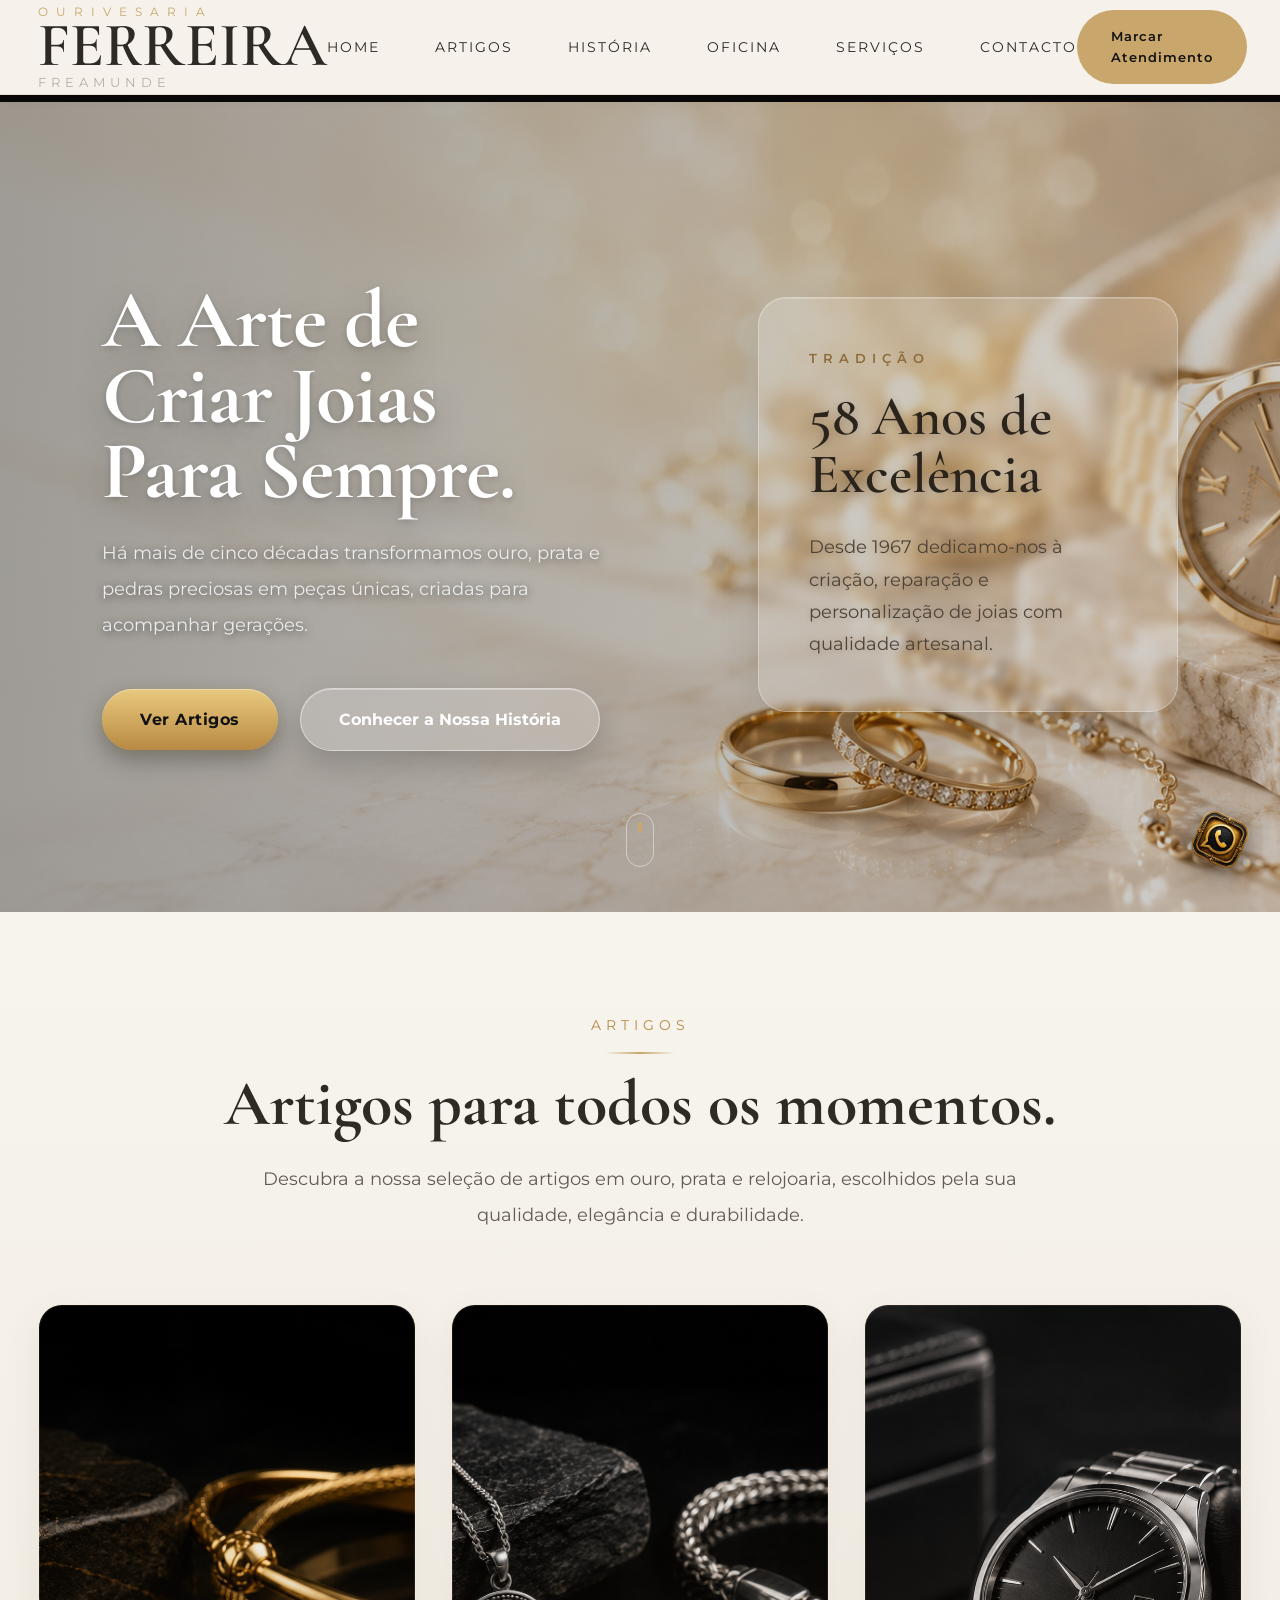
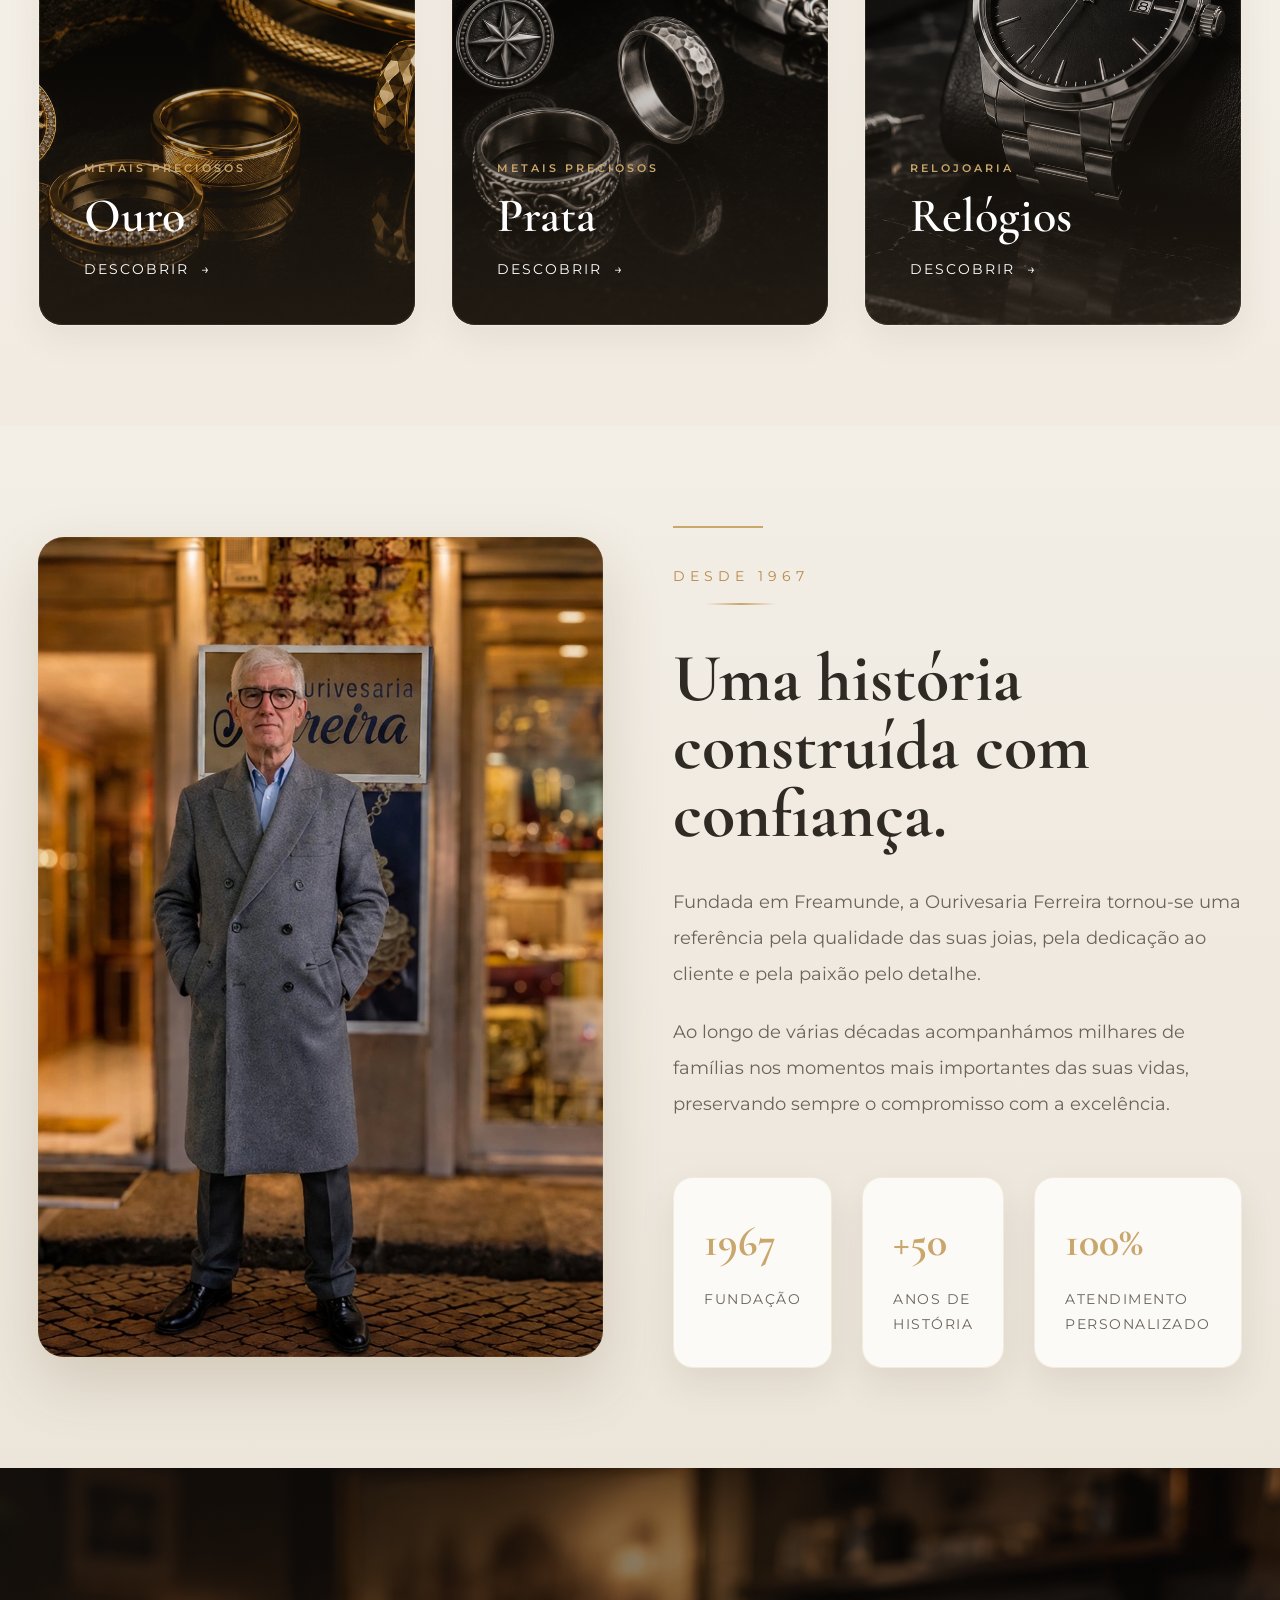
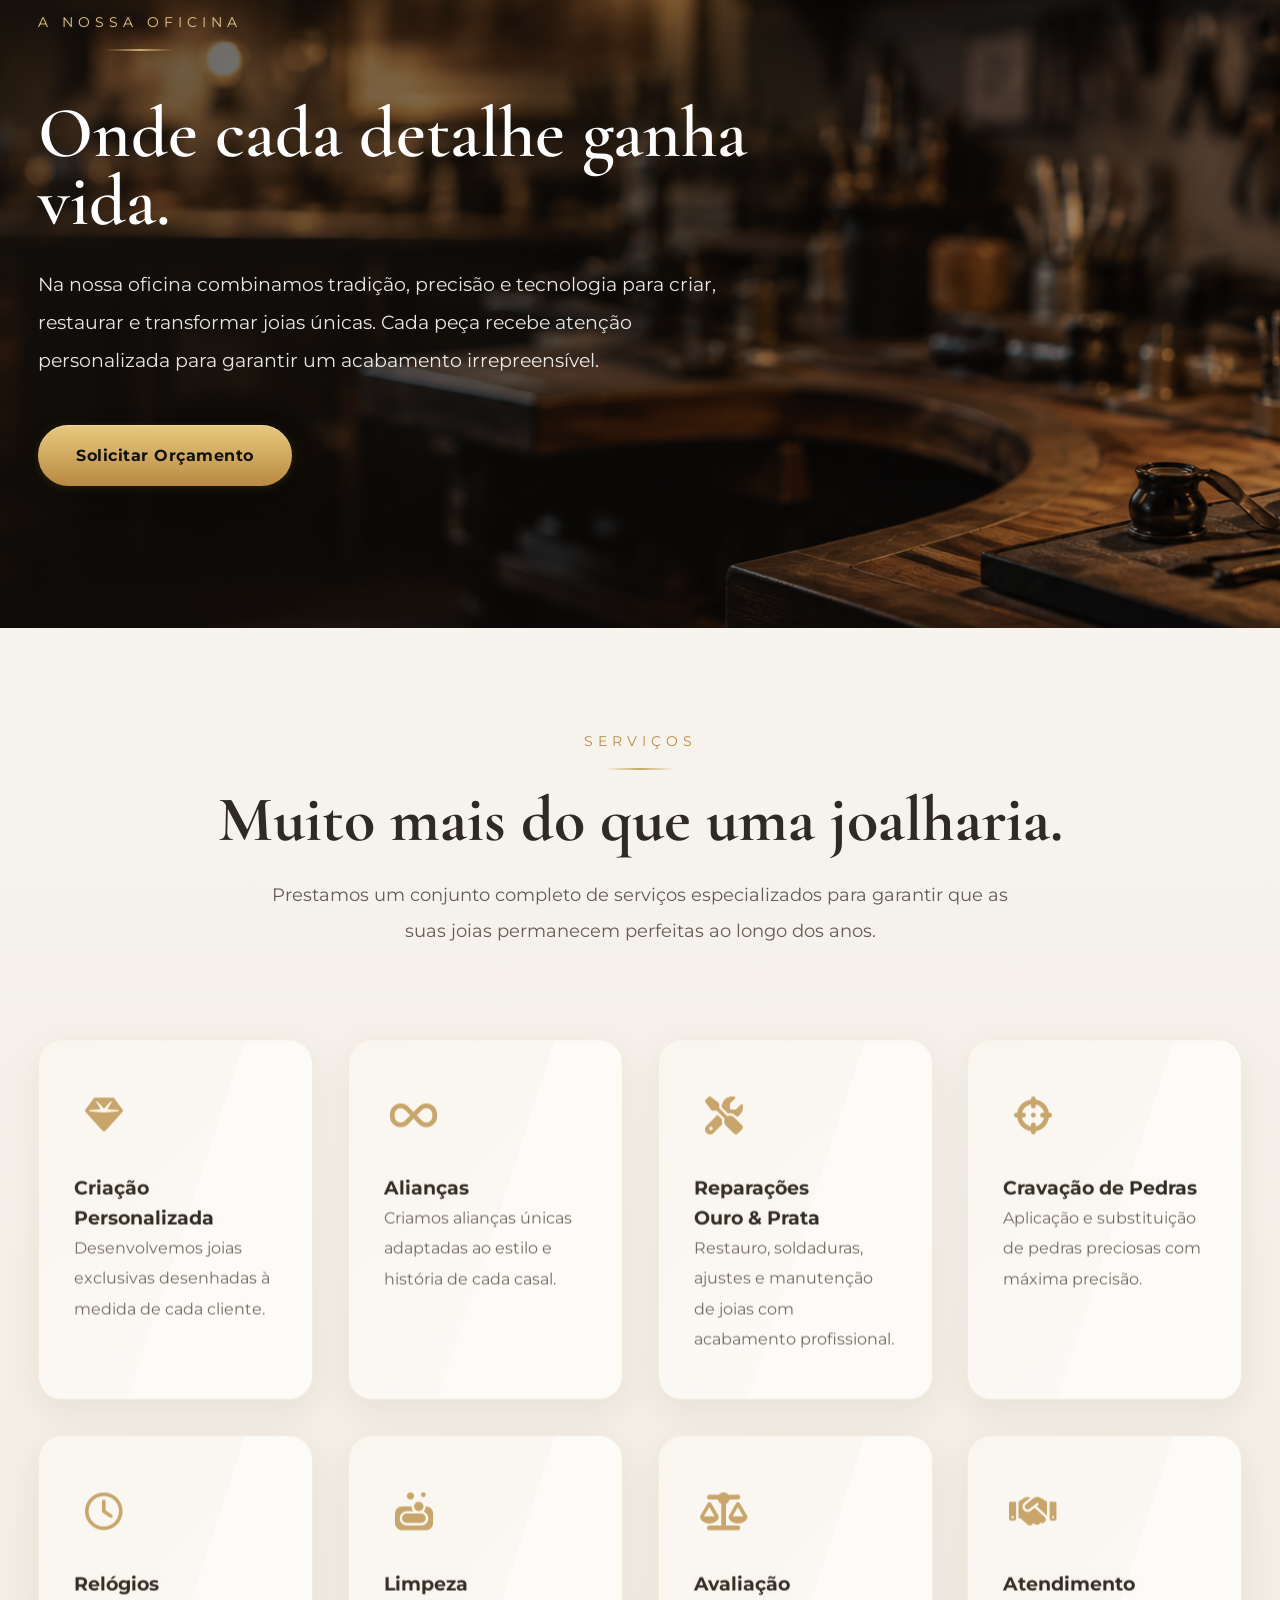
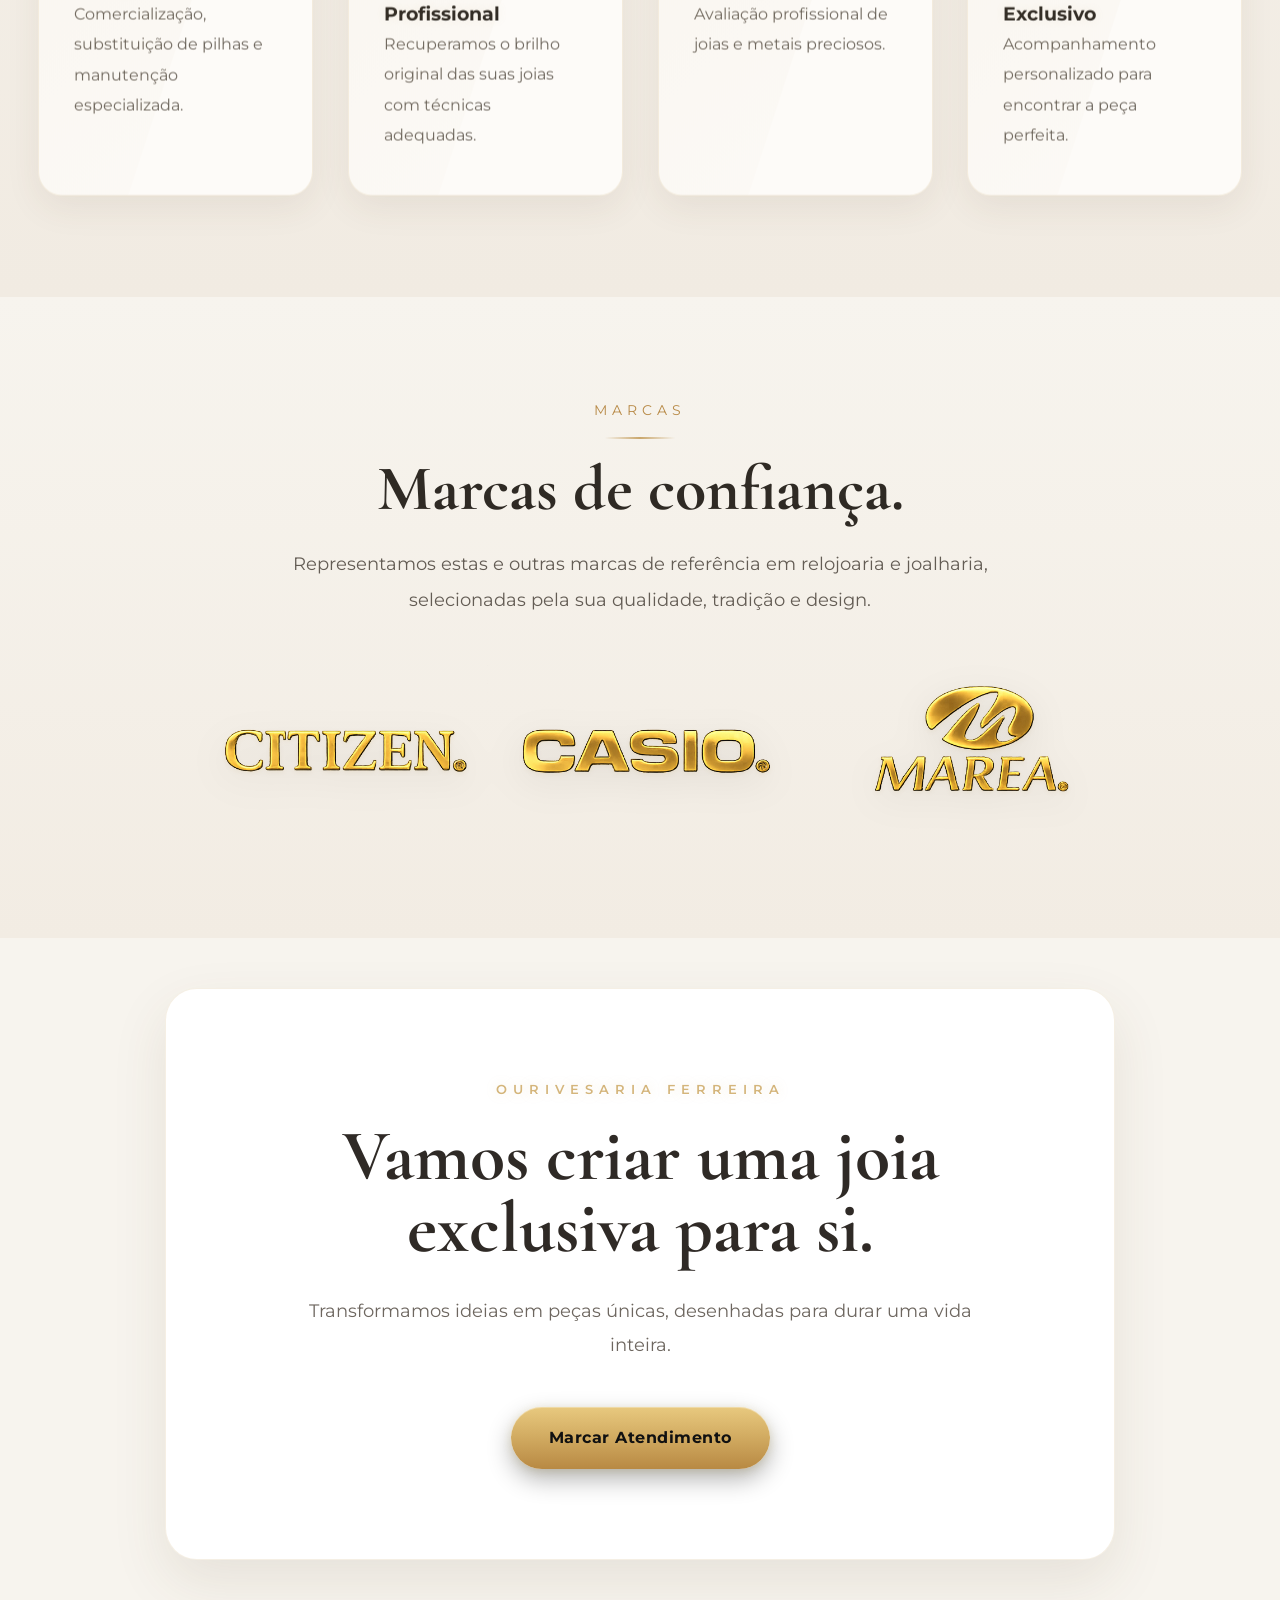
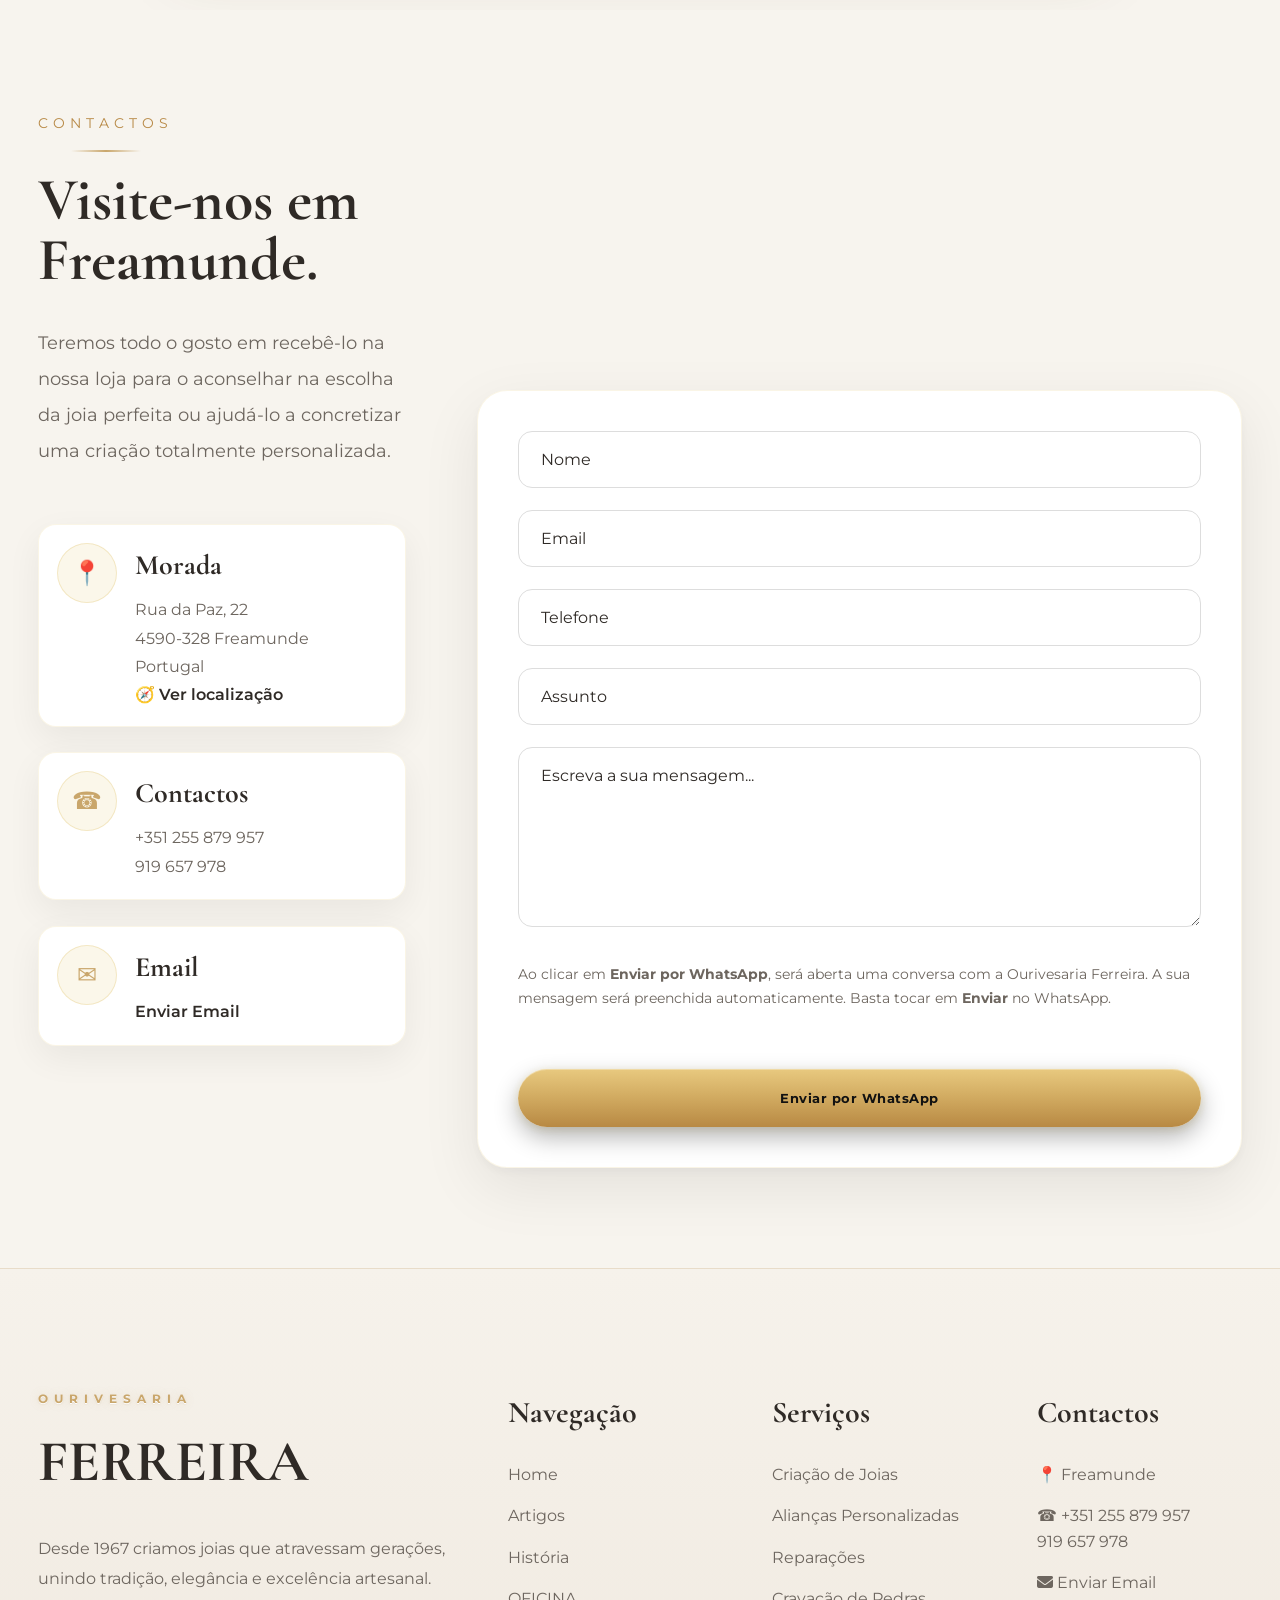
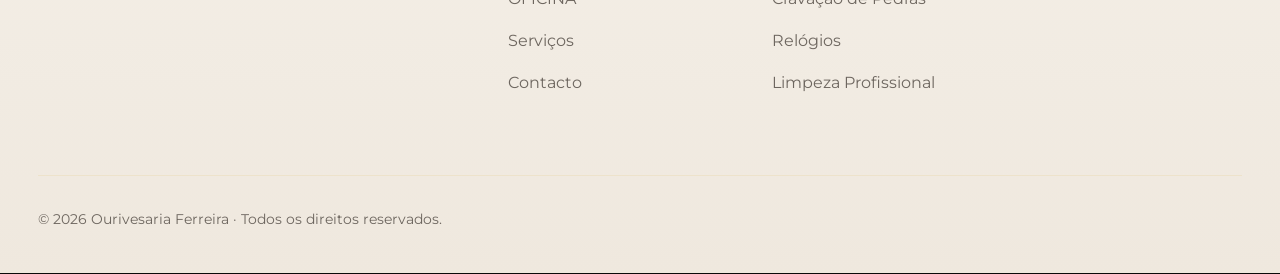
==== index.html @ 0a755ebc "Update index.html" ====
<!DOCTYPE html>
<html lang="pt-PT">

<head>

<meta charset="UTF-8">
<meta name="viewport" content="width=device-width, initial-scale=1.0">

<title>Ourivesaria Ferreira | Freamunde</title>

<meta name="description" content="Desde 1967. Joias exclusivas, alianças, anéis, relógios e peças personalizadas.">

<meta property="og:type" content="website">
<meta property="og:site_name" content="Ourivesaria Ferreira">
<meta property="og:title" content="Ourivesaria Ferreira | Freamunde">
<meta property="og:description" content="Desde 1967. Joias exclusivas, alianças, anéis, relógios e peças personalizadas.">
<meta property="og:url" content="https://datofz89.github.io/ourivesaria-ferreira/">
<meta property="og:image" content="https://datofz89.github.io/ourivesaria-ferreira/assets/images/hero/light/hero-light.png">
<meta property="og:locale" content="pt_PT">

<meta name="twitter:card" content="summary_large_image">
<meta name="twitter:title" content="Ourivesaria Ferreira | Freamunde">
<meta name="twitter:description" content="Desde 1967. Joias exclusivas, alianças, anéis, relógios e peças personalizadas.">
<meta name="twitter:image" content="https://datofz89.github.io/ourivesaria-ferreira/assets/images/hero/light/hero-light.png">

<link rel="preconnect" href="https://fonts.googleapis.com">
<link rel="preconnect" href="https://fonts.gstatic.com" crossorigin>

<link href="https://fonts.googleapis.com/css2?family=Cormorant+Garamond:wght@300;400;500;600;700&family=Montserrat:wght@300;400;500;600;700&display=swap" rel="stylesheet">

<link rel="stylesheet" href="https://cdnjs.cloudflare.com/ajax/libs/font-awesome/6.7.2/css/all.min.css">

<link rel="stylesheet" href="assets/css/style.css">
<link rel="stylesheet" href="assets/css/animations.css">
<link rel="stylesheet" href="assets/css/responsive.css?v=2">

<meta name="color-scheme" content="light">

</head>

<body>

<div id="loader">

<div class="loader-logo">

<span>OURIVESARIA</span>

<h1>FERREIRA</h1>

<p>DESDE 1967 • FREAMUNDE</p>

</div>

</div>

<header class="header">

<div class="container">

<a href="#" class="logo">

<span class="logo-small">

OURIVESARIA

</span>

<h1>

FERREIRA

</h1>

<span class="logo-location">

FREAMUNDE

</span>



</a>

<nav class="navigation">

<ul>

<li><a href="#hero">Home</a></li>

<li><a href="#articles">Artigos</a></li>

<li><a href="#history">História</a></li>

<li><a href="#atelier">OFICINA</a></li>

<li><a href="#services">Serviços</a></li>

<li><a href="#contact">Contacto</a></li>

</ul>

</nav>

<a href="#contact" class="header-button">

Marcar Atendimento

</a>

<div class="mobile-toggle">

<span></span>
<span></span>
<span></span>

</div>

</div>

</header>

<section id="hero" class="hero">

<div class="hero-video">

<picture>
    <source media="(max-width: 768px)"
            srcset="assets/images/hero/hero-mobile-light5.webp?v=5">

    <img class="hero-img"
         src="assets/images/hero/light/hero-light.png"
         alt="Ourivesaria Ferreira">
</picture>

</div>

<div class="hero-overlay"></div>

<div class="hero-light"></div>

<div class="container hero-container">

<div class="hero-left">



<h2>

A Arte de<br>

Criar Joias<br>

Para Sempre.

</h2>

<p>

Há mais de cinco décadas transformamos ouro,
prata e pedras preciosas em peças únicas,
criadas para acompanhar gerações.

</p>

<div class="hero-buttons">

<a href="#articles" class="btn-gold">

Ver Artigos

</a>

<a href="#history" class="btn-outline">

Conhecer a Nossa História

</a>

</div>

</div>

<div class="hero-right">

<div class="floating-card">

<span>

TRADIÇÃO

</span>

<h3>

58 Anos de Excelência

</h3>

<p>

Desde 1967 dedicamo-nos à criação,
reparação e personalização de joias
com qualidade artesanal.

</p>

</div>

</div>

</div>

<div class="scroll-indicator">

<span></span>

</div>

</section>
	
<!-- ===========================================
COLEÇÕES
=========================================== -->

<section id="articles" class="articles">

    <div class="container">

        <div class="section-header">

            <span class="section-tag">

                ARTIGOS

            </span>

            <h2>

        Artigos para todos os momentos.

        </h2>

        <p>

        Descubra a nossa seleção de artigos em ouro, prata e relojoaria,
        escolhidos pela sua qualidade, elegância e durabilidade.

        </p>

        </div>

        <div class="articles-grid">

    <article class="article-card">

        <img src="assets/images/articles/gold/card-gold.png" alt="Coleção de joias em ouro">

        <div class="article-content">

            <span>
                METAIS PRECIOSOS
            </span>

            <h3>
                Ouro
            </h3>

            <a href="./artigos/ouro.html">
                Descobrir
            </a>

        </div>

    </article>

    <article class="article-card">

        <img src="assets/images/articles/silver/card-prata.png" alt="Coleção de joias em prata">

        <div class="article-content">

            <span>
                METAIS PRECIOSOS
            </span>

            <h3>
                Prata
            </h3>

            <a href="./artigos/prata.html">
                Descobrir
            </a>

        </div>

    </article>

    <article class="article-card">

        <img src="assets/images/articles/watches/card-relogios.png" alt="Coleção de relógios">

        <div class="article-content">

            <span>
                RELOJOARIA
            </span>

            <h3>
                Relógios
            </h3>

            <a href="./artigos/relogios.html">
                Descobrir
            </a>

        </div>

    </article>

</div>

    </div>

</section>

<!-- ===========================================
HISTÓRIA
=========================================== -->

<section id="history" class="history">

    <div class="container history-grid">

        <div class="history-image">

    <span class="section-tag history-mobile-tag">HISTÓRIA</span>

    <img src="assets/images/history/ferreira_com_desfoque2.webp"
         alt="História da Ourivesaria Ferreira">

    </div>

        <div class="history-content">

            <span class="section-tag">

                DESDE 1967

            </span>

            <h2>

                Uma história construída com confiança.

            </h2>

            <p>

                Fundada em Freamunde, a Ourivesaria Ferreira tornou-se uma referência
                pela qualidade das suas joias, pela dedicação ao cliente e pela paixão
                pelo detalhe.

            </p>

            <p>

                Ao longo de várias décadas acompanhámos milhares de famílias nos
                momentos mais importantes das suas vidas, preservando sempre o
                compromisso com a excelência.

            </p>

            <div class="history-stats">

                <div>

                    <h3>

                        1967

                    </h3>

                    <span>

                        Fundação

                    </span>

                </div>

                <div>

                    <h3>

                        +50

                    </h3>

                    <span>

                        Anos de História

                    </span>

                </div>

                <div>

                    <h3>

                        100%

                    </h3>

                    <span>

                        Atendimento Personalizado

                    </span>

                </div>

            </div>

        </div>

    </div>

</section>
	
<!-- ===========================================
OFICINA
=========================================== -->

<section id="atelier" class="atelier">

    <div class="atelier-background">

        <img src="assets/images/atelier/atelier-placeholder2.webp" alt="Oficina">

    </div>

    <div class="atelier-overlay"></div>

    <div class="container">

        <div class="atelier-content">

            <span class="section-tag">

            A NOSSA OFICINA

            </span>

            <h2>

                Onde cada detalhe ganha vida.

            </h2>

            <p>

                Na nossa oficina combinamos tradição, precisão e tecnologia para criar,
                restaurar e transformar joias únicas. Cada peça recebe atenção
                personalizada para garantir um acabamento irrepreensível.

            </p>

            <a href="#contact" class="btn-gold">

                Solicitar Orçamento

            </a>

        </div>

    </div>

</section>

<!-- ===========================================
SERVIÇOS
=========================================== -->

<section id="services" class="services">

    <div class="container">

        <div class="section-header">

            <span class="section-tag">

                SERVIÇOS

            </span>

            <h2>

                Muito mais do que uma joalharia.

            </h2>

            <p>

                Prestamos um conjunto completo de serviços especializados para garantir
                que as suas joias permanecem perfeitas ao longo dos anos.

            </p>

        </div>

        <div class="services-grid">

    <article class="service-card">

        <div class="service-icon">
            <i class="fa-solid fa-gem"></i>
        </div>

        <h3>
            Criação Personalizada
        </h3>

        <p>
            Desenvolvemos joias exclusivas desenhadas à medida de cada cliente.
        </p>

    </article>

    <article class="service-card">

        <div class="service-icon">
            <i class="fa-solid fa-infinity"></i>
        </div>

        <h3>
            Alianças
        </h3>

        <p>
            Criamos alianças únicas adaptadas ao estilo e história de cada casal.
        </p>

    </article>

    <article class="service-card">

        <div class="service-icon">
            <i class="fa-solid fa-screwdriver-wrench"></i>
        </div>

        <h3>
            Reparações<br>
            Ouro &amp; Prata
        </h3>

        <p>
            Restauro, soldaduras, ajustes e manutenção de joias com acabamento profissional.
        </p>

    </article>

    <article class="service-card">

        <div class="service-icon">
            <i class="fa-solid fa-crosshairs"></i>
        </div>

        <h3>
            Cravação de Pedras
        </h3>

        <p>
            Aplicação e substituição de pedras preciosas com máxima precisão.
        </p>

    </article>

    <article class="service-card">

        <div class="service-icon">
            <i class="fa-regular fa-clock"></i>
        </div>

        <h3>
            Relógios
        </h3>

        <p>
            Comercialização, substituição de pilhas e manutenção especializada.
        </p>

    </article>

    <article class="service-card">

        <div class="service-icon">
            <i class="fa-solid fa-soap"></i>
        </div>

        <h3>
            Limpeza Profissional
        </h3>

        <p>
            Recuperamos o brilho original das suas joias com técnicas adequadas.
        </p>

    </article>

    <article class="service-card">

        <div class="service-icon">
            <i class="fa-solid fa-scale-balanced"></i>
        </div>

        <h3>
            Avaliação
        </h3>

        <p>
            Avaliação profissional de joias e metais preciosos.
        </p>

    </article>

    <article class="service-card">

        <div class="service-icon">
            <i class="fa-solid fa-handshake"></i>
        </div>

        <h3>
            Atendimento Exclusivo
        </h3>

        <p>
            Acompanhamento personalizado para encontrar a peça perfeita.
        </p>

    </article>

</div>

    </div>

</section>
	
<!-- ===========================================
MARCAS
=========================================== -->

<section id="brands" class="brands">

    <div class="container">

        <div class="section-header">

            <span class="section-tag">
                MARCAS
            </span>

            <h2>
                Marcas de confiança.
            </h2>

            <p>

                Representamos estas e outras marcas de referência em relojoaria e joalharia, selecionadas pela sua qualidade, tradição e design.

            </p>

        </div>

        <div class="brands-logos">

            <img src="assets/images/brands/brands-transparente2.png"
                 alt="Marcas Citizen, Casio e Marea">

        </div>

    </div>

</section>

<!-- ===========================================
TESTEMUNHOS
=========================================== -->

<!--

<section id="testimonials" class="testimonials">

    <div class="container">

        <div class="section-header">

            <span class="section-tag">

                TESTEMUNHOS

            </span>

            <h2>

                A confiança dos nossos clientes.

            </h2>

            <p>

                O maior reconhecimento é fazer parte dos momentos mais importantes
                da vida de quem nos escolhe.

            </p>

        </div>

        <div class="testimonials-slider">

            <article class="testimonial-card">

                <div class="testimonial-stars">

                    ★★★★★

                </div>

                <p>

                    "Atendimento irrepreensível, aconselhamento fantástico e uma
                    qualidade extraordinária. Voltarei sem dúvida."

                </p>

                <h4>

                    Ana Ribeiro

                </h4>

            </article>

            <article class="testimonial-card">

                <div class="testimonial-stars">

                    ★★★★★

                </div>

                <p>

                    "Mandámos fazer as nossas alianças e ficaram absolutamente
                    perfeitas. Um trabalho de enorme qualidade."

                </p>

                <h4>

                    Ricardo & Sofia

                </h4>

            </article>

            <article class="testimonial-card">

                <div class="testimonial-stars">

                    ★★★★★

                </div>

                <p>

                    "Profissionalismo, simpatia e atenção ao detalhe.
                    Recomendo vivamente."

                </p>

                <h4>

                    Manuel Ferreira

                </h4>

            </article>

        </div>

    </div>

</section>

-->

<!-- ===========================================
CTA
=========================================== -->

<section class="cta">

    <div class="container">

        <div class="cta-box">

            <span>

                OURIVESARIA FERREIRA

            </span>

            <h2>

                Vamos criar uma joia exclusiva para si.

            </h2>

            <p>

                Transformamos ideias em peças únicas, desenhadas para
                durar uma vida inteira.

            </p>

            <a href="#contact" class="btn-gold">

                Marcar Atendimento

            </a>

        </div>

    </div>

</section>
	
	
<!-- ===========================================
CONTACTOS
=========================================== -->

<section id="contact" class="contact">

    <div class="container">

        <div class="contact-info">

            <span class="section-tag">

                CONTACTOS

            </span>

            <h2>

                Visite-nos em Freamunde.

            </h2>

            <p>

                Teremos todo o gosto em recebê-lo na nossa loja para o aconselhar
                na escolha da joia perfeita ou ajudá-lo a concretizar uma criação
                totalmente personalizada.

            </p>

            <div class="contact-list">

                <div class="contact-item">

                    <div class="contact-icon">

                        📍

                    </div>

                    <div>

                        <h4>

                            Morada

                        </h4>

                        <p>

                            Rua da Paz, 22<br>
                            4590-328 Freamunde<br>
                            Portugal
                        </p>

                        <a
                    href="https://maps.app.goo.gl/aHwKLc2ztvQFUrNm6"
                    target="_blank"
                    rel="noopener noreferrer"
                    aria-label="Ver localização da Ourivesaria Ferreira no Google Maps"
                >

                    🧭 Ver localização

                </a>

                    </div>

                </div>

                <div class="contact-item">

                    <div class="contact-icon">

                        ☎

                    </div>

                    <div>

                        <h4>

                            Contactos

                        </h4>

                        <p>

                            +351 255 879 957<br>
                            919 657 978
                        </p>

                    </div>

                </div>

                <div class="contact-item">

    <div class="contact-icon">

        ✉

    </div>

    <div>

        <h4>

            Email

        </h4>

        <p>

            <a href="mailto:fernandorpferreira@gmail.com"
               aria-label="Enviar email para Ourivesaria Ferreira">

                Enviar Email

            </a>

        </p>

    </div>

</div>

                

            </div>

        </div>

        <div class="contact-form">

    <form id="contactForm">

        <input
            id="nome"
            type="text"
            placeholder="Nome"
            required
        >

        <input
            id="email"
            type="email"
            placeholder="Email"
            required
        >

        <input
            id="telefone"
            type="tel"
            placeholder="Telefone"
        >

        <input
            id="assunto"
            type="text"
            placeholder="Assunto"
        >

        <textarea
            id="mensagem"
            rows="7"
            placeholder="Escreva a sua mensagem..."
            required
        ></textarea>

        <p class="whatsapp-note">
            Ao clicar em <strong>Enviar por WhatsApp</strong>, será aberta uma conversa com a Ourivesaria Ferreira. A sua mensagem será preenchida automaticamente. Basta tocar em <strong>Enviar</strong> no WhatsApp.
        </p>

        <button
            type="submit"
            class="btn-gold"
        >

            Enviar por WhatsApp

        </button>

    </form>

</div>   <!-- contact-form -->

    </div>   <!-- fecha .container -->

</section>   <!-- fecha #contact -->
	
	
<!-- ===========================================
FOOTER
=========================================== -->

<footer class="footer">

    <div class="container">

        <div class="footer-grid">

            <div class="footer-column">

                <span class="footer-small">

                    OURIVESARIA

                </span>

                <h2>

                    FERREIRA

                </h2>

                <p>

                    Desde 1967 criamos joias que atravessam gerações,
                    unindo tradição, elegância e excelência artesanal.

                </p>

            </div>

            <div class="footer-column">

                <h3>

                    Navegação

                </h3>

                <ul>

                    <li><a href="#hero">Home</a></li>

                    <li><a href="#articles">Artigos</a></li>

                    <li><a href="#history">História</a></li>

                    <li><a href="#atelier">OFICINA</a></li>

                    <li><a href="#services">Serviços</a></li>

                    <li><a href="#contact">Contacto</a></li>

                </ul>

            </div>

            <div class="footer-column">

                <h3>

                    Serviços

                </h3>

                <ul>

                    <li>Criação de Joias</li>

                    <li>Alianças Personalizadas</li>

                    <li>Reparações</li>

                    <li>Cravação de Pedras</li>

                    <li>Relógios</li>

                    <li>Limpeza Profissional</li>

                </ul>

            </div>

            <div class="footer-column">

                <h3>

                    Contactos

                </h3>

                <ul>

                    <li>

                        📍 Freamunde

                    </li>

                    <li>

                        ☎ +351 255 879 957<br>
                                919 657 978
                    </li>

                    <li>

                    <a href="mailto:fernandorpferreira@gmail.com"
                    aria-label="Enviar email para a Ourivesaria Ferreira">

                    <i class="fa-solid fa-envelope"></i> Enviar Email

    </a>

</li>

                </ul>

                

            </div>

        </div>

        <div class="footer-bottom">

            <p>

                © 2026 Ourivesaria Ferreira · Todos os direitos reservados.

            </p>

        </div>

    </div>

</footer>

<!-- ===========================================
WHATSAPP
=========================================== -->

<a href="https://wa.me/351919657978"
   class="whatsapp-button"
   target="_blank"
   aria-label="Contactar pelo WhatsApp">

    <img src="assets/images/icons/whatsapp-premium.png"
         alt="WhatsApp Ourivesaria Ferreira"
         class="whatsapp-icon">

</a>


	
	
<!-- ===========================================
MENU MOBILE
=========================================== -->

<div class="mobile-menu">

    <nav class="navigation-mobile">

        <ul>

            <li>

                <a href="#hero">

                    Home

                </a>

            </li>

            <li>

                <a href="#articles">

                    Artigos

                </a>

            </li>

            <li>

                <a href="#history">

                    História

                </a>

            </li>

            <li>

                <a href="#atelier">

                    Oficina

                </a>

            </li>

            <li>

                <a href="#services">

                    Serviços

                </a>

            </li>

            <li>

                <a href="#contact">

                    Contacto

                </a>

            </li>

        </ul>

    </nav>

</div>

<!-- ===========================================
CURSOR LUXURY
=========================================== -->



<!-- ===========================================
PRELOAD IMAGES
=========================================== -->

<div class="preload-images">

    <img src="assets/images/hero/luxury_gold_desktop.webp?v=2" alt="">

    <img src="assets/images/hero/luxury_gold_mobile.webp?v=2" alt="">

    <img src="assets/images/history/history.jpg" alt="">

    <img src="assets/images/atelier/atelier.jpg" alt="">

</div>

<!-- ===========================================
SCRIPTS
=========================================== -->

<script src="assets/js/app.js"></script>
	
	
</body>

<!-- deploy trigger -->

</html>
---- assets/css/style.css ----
/*==================================================
OURIVESARIA FERREIRA
STYLE.CSS
==================================================*/

/*=========================
RESET
=========================*/

*,
*::before,
*::after{

    margin:0;
    padding:0;
    box-sizing:border-box;

}

html{

    scroll-behavior:smooth;

    scroll-padding-top:110px;

}

body{

    font-family:'Montserrat',sans-serif;
    background:#090909;
    color:#ffffff;
    overflow-x:hidden;
    line-height:1.6;
    -webkit-font-smoothing:antialiased;
    text-rendering:optimizeLegibility;

}

img{

    display:block;
    width:100%;

}

a{

    text-decoration:none;
    color:inherit;

}

ul{

    list-style:none;

}

button,
input,
textarea{

    font-family:inherit;
    outline:none;
    border:none;

}

/*=========================
ROOT
=========================*/

:root{

    color-scheme: light;

    --gold:#C9A66B;
    --gold-light:#E4C995;
    --gold-dark:#9E7A46;

    --white:#FFFFFF;

    --black:#050505;
    --black-soft:#101010;
    --black-card:#161616;

    --grey:#8F8F8F;

    --container:1450px;

    --radius:18px;

    --transition:.45s ease;

    --shadow:

    0 15px 40px rgba(0,0,0,.25);

    --color-bg:#F7F4EE;

}

/*=========================
SCROLLBAR
=========================*/

::-webkit-scrollbar{

    width:9px;

}

::-webkit-scrollbar-track{

    background:#050505;

}

::-webkit-scrollbar-thumb{

    background:var(--gold);

}

::-webkit-scrollbar-thumb:hover{

    background:var(--gold-light);

}

/*=========================
CONTAINER
=========================*/

.container{

    width:min(92%, var(--container));

    margin:auto;

}

/*=========================
SECTIONS
=========================*/

section{

    position:relative;

    padding:100px 0;

    overflow:hidden;

}

/*=========================
TITLES
=========================*/

.section-tag{

    display:inline-block;

    color:#B88A47;

    font-size:14px;

    letter-spacing:5px;

    text-transform:uppercase;

    margin-bottom:18px;

}

.history-mobile-tag{

    display:none;

}

.section-header{

    max-width:900px;

    margin:0 auto 70px;

    text-align:center;

}

.section-header h2{

    font-family:'Cormorant Garamond',serif;

    font-size:72px;

    line-height:1;

    margin-bottom:25px;

    color:#2F2A24;

}

.section-header p{

    max-width:760px;

    margin:0 auto;

    color:#635C54;

    line-height:2;

    font-size:18px;

}

/*=========================
BUTTONS
=========================*/

.btn-gold{

    display:inline-flex;

    align-items:center;

    justify-content:center;

    min-height:58px;

    padding:18px 38px;

    border-radius:999px;

    background: linear-gradient(
    180deg,
    #E8C97F 0%,
    #D3AD63 45%,
    #B88943 100%
    );

    color:#111;

    font-weight:700;

    letter-spacing:.5px;

    transition:all .35s ease;

    cursor:pointer;

    box-shadow:
    0 10px 25px rgba(0,0,0,.30),
    0 2px 8px rgba(212,175,55,.18),
    inset 0 1px 0 rgba(255,255,255,.30);

    }

.btn-gold:hover{

    transform:translateY(-4px);

    filter:brightness(1.08);

    box-shadow:
    0 18px 40px rgba(0,0,0,.35),
    0 6px 18px rgba(212,175,55,.35),
    inset 0 1px 0 rgba(255,255,255,.35);

    }

.btn-outline{

    display:inline-flex;

    align-items:center;

    justify-content:center;

    min-height:58px;

    padding:18px 38px;

    border-radius:999px;

    border:1px solid rgba(255,255,255,.45);

    background:rgba(255,255,255,.18);

    backdrop-filter:blur(16px);

    -webkit-backdrop-filter:blur(16px);

    color:#ffffff;

    font-weight:700;

    transition:all .35s ease;

    cursor:pointer;

    box-shadow:
        inset 0 1px 0 rgba(255,255,255,.35),
        0 12px 30px rgba(0,0,0,.18);

}


.btn-outline:hover{

    background:rgba(255,255,255,.28);

    border-color:rgba(255,255,255,.65);

    color:#ffffff;

    transform:translateY(-3px);

    box-shadow:
        inset 0 1px 0 rgba(255,255,255,.45),
        0 18px 40px rgba(0,0,0,.20);

}

/*==================================================
HEADER
==================================================*/

.header{

    position:fixed;

    top:0;

    left:0;

    width:100%;

    height:95px;

    display:flex;

    align-items:center;

    z-index:9999;

    transition:
    background .35s ease,
    backdrop-filter .35s ease,
    box-shadow .35s ease,
    transform .35s ease;

    background:#F6F2EB;

    backdrop-filter:blur(8px);

    border-bottom:1px solid rgba(180,155,110,.25);

    box-shadow:0 2px 14px rgba(0,0,0,.05);

}

.header.scrolled{

    background:rgba(248,245,239,.94);

    backdrop-filter:blur(18px);

    box-shadow:0 10px 30px rgba(0,0,0,.08);

    border-bottom:1px solid rgba(201,166,92,.25);

}

.header .container{

    display:flex;

    justify-content:space-between;

    align-items:center;

}

/*==================================================
LOGO
==================================================*/

.logo{

    display:flex;

    flex-direction:column;

    align-items:flex-start;

    user-select:none;

}

.logo-small{

    color:var(--gold);

    font-size:12px;

    letter-spacing:8px;

    text-transform:uppercase;

    margin-bottom:0px;

}

.logo h1{

    font-family:'Cormorant Garamond',serif;

    font-size:62px;

    line-height:.82;

    font-weight:600;

    color:#2D2A26;

}

.logo-location{

    margin-top:0px;

    font-size:13px;

    letter-spacing:5px;

    text-transform:uppercase;

    color:#b6aea5;

}

.logo-year{

    margin-top:4px;

    font-size:11px;

    letter-spacing:6px;

    color:var(--gold);

    text-transform:uppercase;

}

/*==================================================
MENU
==================================================*/

.navigation ul{

    display:flex;

    align-items:center;

    gap:55px;

}

.navigation a{

    position:relative;

    font-size:14px;

    letter-spacing:2px;

    text-transform:uppercase;

    color:#2D2A26;

    transition:.35s;

}

.navigation a::after{

    content:"";

    position:absolute;

    left:0;

    bottom:-10px;

    width:0;

    height:2px;

    background:var(--gold);

    transition:.35s;

}

.navigation a:hover{

    color:var(--gold);

}

.navigation a:hover::after{

    width:100%;

}

/*==================================================
HEADER BUTTON
==================================================*/

.header-button{

    display:inline-flex;

    align-items:center;

    justify-content:center;

    padding:16px 34px;

    border-radius:60px;

    background:var(--gold);

    color:#111;

    font-size:13px;

    font-weight:600;

    letter-spacing:1px;

    transition:.4s;

}

.header-button:hover{

    background:var(--gold-light);

    transform:translateY(-3px);

    box-shadow:0 18px 35px rgba(0,0,0,.35);

}

/*==================================================
MOBILE TOGGLE
==================================================*/

.mobile-toggle{

    width:54px;

    height:54px;

    display:none;

    align-items:center;

    justify-content:center;

    flex-direction:column;

    gap:6px;

    cursor:pointer;

    border-radius:50%;

    border:1px solid rgba(200,165,106,.18);

    transition:.35s ease;

}

.mobile-toggle:hover{

    border-color:var(--gold);

}

.mobile-toggle span{
    width:100%;
    height:2px;
    background:#2F2A26;
    transition:.35s ease;
}


/*==================================================
HERO
==================================================*/

.hero{

    position:relative;

    min-height:90vh;

    display:flex;

    align-items:center;

    overflow:hidden;

    padding-top:95px;

    background:#050505;

}

.hero-video{

    position:absolute;

    inset:0;

}

.hero-video img{

    width:100%;

    height:100%;

    object-fit:cover;

    transform:scale(1.05);

}

.hero-overlay{

    position:absolute;

    inset:0;

    background:linear-gradient(
        90deg,
        rgba(255,248,240,.20) 0%,
        rgba(255,248,240,.08) 38%,
        rgba(0,0,0,.05) 70%,
        rgba(0,0,0,.10) 100%
    );

}

.hero-light{

    position:absolute;

    inset:0;

    background:
    radial-gradient(circle at 75% 30%,rgba(201,166,107,.18),transparent 35%),
    linear-gradient(90deg,rgba(5,5,5,.38) 0%,rgba(5,5,5,.30) 38%,rgba(5,5,5,.10) 100%);

}

.hero-container{

    position:relative;

    z-index:2;

    display:grid;

    grid-template-columns:1.3fr .7fr;

    align-items:center;

    gap:140px;

    max-width:1320px;

    margin:0 auto;

    padding:0 5%;

}


.hero-left{

    max-width:760px;

}

.hero-right{

    display:flex;

    justify-content:flex-end;

}

.hero-tag{

    display:inline-flex;

    align-items:center;

    gap:12px;

    color:var(--gold);

    letter-spacing:8px;

    text-transform:uppercase;

    font-size:13px;

    margin-bottom:35px;

}

.hero-tag::before{

    content:"";

    width:70px;

    height:1px;

    background:var(--gold);

}

.hero h2{

    font-family:'Cormorant Garamond',serif;

    font-size:96px;

    line-height:.92;

    margin:25px 0;

    max-width:900px;

    letter-spacing:-1px;

    color:#FFFFFF;

    text-shadow:
    0 2px 6px rgba(0,0,0,.18),
    0 12px 35px rgba(0,0,0,.25),
    0 0 18px rgba(255,255,255,.10);

}

.hero p{

    max-width:650px;

    font-size:18px;

    line-height:2;

    color:#ECECEC;

    text-shadow:0 2px 8px rgba(0,0,0,.55);

}


.hero-buttons{

    display:flex;

    align-items:center;

    gap:22px;

    margin-top:45px;

    flex-wrap:wrap;

}

/*==================================================
FLOATING CARD
==================================================*/

.floating-card{

    width:420px;

    padding:50px;

    border-radius:28px;

    background:rgba(255,255,255,.16);

    backdrop-filter:blur(4px);

    -webkit-backdrop-filter:blur(4px);

    border:1px solid rgba(255,255,255,.28);

    box-shadow:
        0 18px 40px rgba(40,30,20,.12),
        inset 0 1px 0 rgba(255,255,255,.22);

    transition:
        background .45s ease,
        box-shadow .45s ease,
        border-color .45s ease,
        transform .45s ease;

    animation:floatCardIn 1s ease .35s both;

}

.floating-card:hover{

    transform:translateY(-6px);

    background:rgba(255,255,255,.14);

    border-color:rgba(201,166,107,.40);

    box-shadow:
        0 24px 50px rgba(40,30,20,.16),
        inset 0 1px 0 rgba(255,255,255,.28);

}

@keyframes floatCardIn{

    from{

        opacity:0;

        transform:translateY(28px);

    }

    to{

        opacity:1;

        transform:translateY(0);

    }

}

.floating-card span{

    display:block;

    margin-bottom:18px;

    color:#8E6B3B;
    font-weight:700;

    font-size:13px;

    letter-spacing:6px;

    text-transform:uppercase;

    font-weight:600;

    text-shadow:none;

}

.floating-card h3{

    font-family:'Cormorant Garamond',serif;

    font-size:56px;

    line-height:1.04;

    font-weight:600;

    margin:0 0 28px;

    color:#2B241D;
    text-shadow:0 1px 2px rgba(255,255,255,.20);

    text-shadow:0 2px 10px rgba(0,0,0,.18);

}

.floating-card p{

    font-size:18px;

    line-height:1.8;

    color:#4E4337;

    text-shadow:0 1px 6px rgba(0,0,0,.15);

    margin:0;

}

/*==================================================
SCROLL INDICATOR
==================================================*/

.scroll-indicator{

    position:absolute;

    left:50%;

    bottom:45px;

    transform:translateX(-50%);

    width:28px;

    height:54px;

    border:1px solid rgba(255,255,255,.45);

    border-radius:40px;

}

.scroll-indicator span{

    position:absolute;

    left:50%;

    top:8px;

    transform:translateX(-50%);

    width:4px;

    height:10px;

    border-radius:10px;

    background:var(--gold);

}


/*==================================================
ARTIGOS
==================================================*/

.articles{

    background: linear-gradient(
        180deg,
        #F7F4EE 0%,
        #F1EBE2 100%
    );

}

.articles-grid{

    display:grid;

    grid-template-columns:repeat(3,1fr);

    gap:35px;

    margin-top:60px;

}

/*==================================================
ARTICLE CARD
==================================================*/

.article-card{

    position:relative;

    overflow:hidden;

    border-radius:24px;

    cursor:pointer;

    background:#FDFBF8;

    border:1px solid rgba(191,160,102,.15);

    backdrop-filter:none;
    -webkit-backdrop-filter:none;

    border:1px solid rgba(191,160,102,.18);

    box-shadow:
        0 12px 35px rgba(90,70,35,.08);

    transition:.45s;

}

.article-card:hover{

    transform:translateY(-8px);

    box-shadow:
    0 20px 45px rgba(90,70,35,.18);

}

.article-card img{

    width:100%;

    height:620px;

    object-fit:cover;
    object-position:center bottom;

    transition:1s;

}

.article-card:hover img{

    transform:scale(1.08);

}

/*==================================================
OVERLAY
==================================================*/

.article-content{

    position:absolute;

    inset:0;

    display:flex;

    flex-direction:column;

    justify-content:flex-end;

    padding:45px;

    background:linear-gradient(

        to top,

        rgba(50,40,28,.62) 0%,

        rgba(50,40,28,.18) 45%,

        transparent 75%

    );

}

.article-content span{

    color:var(--gold);

    text-transform:uppercase;

    letter-spacing:3px;

    font-size:11px;

    font-weight:600;

    margin-bottom:14px;

}

.article-content h3{

    font-family:'Cormorant Garamond',serif;

    font-size:48px;

    font-weight:600;

    line-height:1;

    margin-bottom:18px;

}

.article-content a{

    display:inline-flex;

    align-items:center;

    gap:12px;

    width:max-content;

    color:#fff;

    font-size:14px;

    letter-spacing:2px;

    text-transform:uppercase;

    transition:.35s;

}

.article-content a::after{

    content:"→";

    transition:.35s;

}

.article-content a:hover{

    color:var(--gold);

}

.article-content a:hover::after{

    transform:translateX(8px);

}

/*==================================================
EFEITO DE LUZ
==================================================*/

.article-card::before{

    content:"";

    position:absolute;

    inset:0;

    background:

    linear-gradient(

    120deg,

    transparent 30%,

    rgba(255,255,255,.08) 50%,

    transparent 70%

    );

    transform:translateX(-130%);

    transition:1.1s;

    z-index:3;

}

.article-card:hover::before{

    transform:translateX(130%);

}

/*==================================================
BORDA PREMIUM
==================================================*/

.article-card::after{

    content:"";

    position:absolute;

    inset:0;

    border:1px solid rgba(255,255,255,.08);

    border-radius:24px;

    pointer-events:none;

}


/*==================================================
HISTÓRIA
==================================================*/

.history{

    background:linear-gradient(
        180deg,
        #F3EEE6 0%,
        #ECE5DA 100%
    );

}

.history-grid{

    display:grid;

    grid-template-columns:1fr 1fr;

    gap:70px;

    align-items:center;

}

/*==================================================
IMAGEM
==================================================*/

.history-image{

    position:relative;

    overflow:hidden;

    border-radius:26px;

    box-shadow:
        0 25px 60px rgba(90,70,35,.18);

}

.history-image img{

    width:100%;

    height:820px;

    object-fit:cover;

    transition:transform .8s ease;

}

.history-image:hover img{

    transform:scale(1.04);

}

.history-image::after{

    content:"";

    position:absolute;

    inset:0;

    border:1px solid rgba(191,160,102,.12);

    border-radius:26px;

    pointer-events:none;

}

/*==================================================
CONTEÚDO
==================================================*/

.history-content{

    max-width:650px;

}

.history-content h2{

    font-family:'Cormorant Garamond',serif;

    font-size:68px;

    line-height:1;

    margin:22px 0 35px;

    color:#2F2A24;

}

.history-content p{

    color:#6B645B;

    font-size:18px;

    line-height:2;

    margin-bottom:22px;

}

/*==================================================
ESTATÍSTICAS
==================================================*/

.history-stats{

    display:grid;

    grid-template-columns:repeat(3,1fr);

    gap:30px;

    margin-top:55px;

}

.history-stats div{

    padding:30px;

    border-radius:20px;

    background:#FCFAF6;

    border:1px solid rgba(191,160,102,.18);

    box-shadow:
    0 15px 35px rgba(90,70,35,.10);

    transition:.35s ease;

}

.history-stats div:hover{

    transform:translateY(-5px);

    border-color:rgba(191,160,102,.35);

    box-shadow:
        0 18px 40px rgba(90,70,35,.15);

}

.history-stats h3{

    font-size:42px;

    color:var(--gold);

    margin-bottom:10px;

    font-family:'Cormorant Garamond',serif;

}

.history-stats span{

    color:#6B645B;

    font-size:14px;

    letter-spacing:1.5px;

    text-transform:uppercase;

}

/*==================================================
LINHA DECORATIVA
==================================================*/

.history-content::before{

    content:"";

    display:block;

    width:90px;

    height:2px;

    background:var(--gold);

    margin-bottom:35px;

}

/*==================================================
OFICINA
==================================================*/

.atelier{

    position:relative;

    overflow:hidden;

    min-height:760px;

    display:flex;

    align-items:center;

    padding:130px 0;

}

.atelier-background{

    position:absolute;

    inset:0;

    z-index:1;

}

.atelier-background img{

    width:100%;

    height:100%;

    object-fit:cover;

    transform:scale(1.08);

    opacity:.75;

}

.atelier-overlay{

    position:absolute;

    inset:0;

    background:
    linear-gradient(
        90deg,
        rgba(20,16,12,.55) 0%,
        rgba(20,16,12,.35) 42%,
        rgba(20,16,12,.10) 100%
    );

    z-index:2;

}

.atelier .container{

    position:relative;

    z-index:3;

}

/*==================================================
CONTENT
==================================================*/

.atelier-content{

    position:relative;

    max-width:720px;

}

.atelier-content h2{

    font-family:'Cormorant Garamond',serif;

    font-size:72px;

    font-weight:600;

    line-height:.95;

    margin:30px 0;

    color:#FFFFFF;

}

.atelier-content p{

    color:rgba(255,255,255,.90);

    font-size:19px;

    line-height:2;

    margin-bottom:45px;

}

.atelier .section-tag{

    color:#E2C48A;

    text-shadow:
        0 0 4px rgba(226,196,138,.15);

}

/*==================================================
FEATURES
==================================================*/

.atelier-features{

    display:grid;

    grid-template-columns:repeat(2,1fr);

    gap:28px;

    margin:60px 0;

}

.atelier-feature{

    display:flex;

    align-items:flex-start;

    gap:18px;

}

.atelier-feature-icon{

    width:64px;

    height:64px;

    border-radius:50%;

    display:flex;

    justify-content:center;

    align-items:center;

    background:rgba(201,166,107,.12);

    border:1px solid rgba(201,166,107,.35);

    color:var(--gold);

    font-size:26px;

    flex-shrink:0;

}

.atelier-feature h3{

    font-family:'Cormorant Garamond',serif;

    font-size:30px;

    margin-bottom:10px;

}

.atelier-feature p{

    margin:0;

    font-size:16px;

    line-height:1.8;

    color:#C7C7C7;

}

/*==================================================
LUXURY PANEL
==================================================*/

.atelier-content::after{

    content:"";

    position:absolute;

    top:-40px;

    right:-120px;

    width:260px;

    height:260px;

    border-radius:50%;

    background:radial-gradient(
    rgba(201,166,107,.08),
    transparent 70%
    );

    filter:blur(20px);

    pointer-events:none;

}


/*==================================================
SERVIÇOS
==================================================*/

.services{

    background:linear-gradient(
        180deg,
        #F7F4EE 0%,
        #F1EBE2 100%
    );

}

.services-grid{

    display:grid;

    grid-template-columns:repeat(4,1fr);

    gap:35px;

    margin-top:70px;

}

/*==================================================
SERVICE CARD
==================================================*/

.service-card{

    position:relative;

    padding:45px 35px;

    background:#FDFBF8;

    border:1px solid rgba(191,160,102,.18);

    border-radius:24px;

    box-shadow:
        0 12px 35px rgba(90,70,35,.08);

    transition:.45s ease;

    overflow:hidden;

}

.service-card:hover{

    transform:translateY(-8px);

    box-shadow:
        0 20px 45px rgba(90,70,35,.16),
        0 0 25px rgba(201,166,107,.12);

}

/*==================================================
ÍCONE
==================================================*/

.service-icon{

    width:60px;
    height:60px;

    display:flex;
    align-items:center;
    justify-content:center;

    font-size:38px;

    color:var(--gold);

    margin-bottom:28px;

}

.service-card:hover .service-icon{

    transform:rotate(-8deg) scale(1.08);

}

.service-card h3{

    color:#2F2A24;

    text-shadow:
        0 1px 0 rgba(255,255,255,.70),
        0 0 10px rgba(201,166,107,.12);

}

.service-card p{

    color:#6F685F;

    line-height:1.9;

    font-size:16px;

}

/*==================================================
EFEITO SUPERIOR
==================================================*/

.service-card::before{

    content:"";

    position:absolute;

    left:0;

    top:0;

    width:100%;

    height:4px;

    background:linear-gradient(

        90deg,

        transparent,

        var(--gold),

        transparent

    );

    transform:scaleX(0);

    transition:.45s;

}

.service-card:hover::before{

    transform:scaleX(1);

}

/*==================================================
BRILHO
==================================================*/

.service-card::after{

    content:"";

    position:absolute;

    top:-100%;

    left:-120%;

    width:180%;

    height:250%;

    background:linear-gradient(

        120deg,

        transparent,

        rgba(191,160,102,.06),

        transparent

    );

    transform:rotate(18deg);

    transition:1.1s;

}

.service-card:hover::after{

    left:120%;

}

/*==================================================
TÍTULO DA SECÇÃO
==================================================*/

.services .section-header{

    margin-bottom:90px;

}


/*==================================================
MARCAS
==================================================*/

.brands{

    background:linear-gradient(
        180deg,
        #F7F4EE 0%,
        #F2ECE3 100%
    );

    padding-top:100px;
    padding-bottom:120px;

}

.brands .section-header{

    margin-bottom:10px;

}

.brands-logos{

    display:flex;
    justify-content:center;
    align-items:center;

    margin-top:40px;

}

.brands-logos img{

    width:100%;
    max-width:860px;
    height:auto;

    filter:
        drop-shadow(0 10px 18px rgba(0,0,0,.08))
        drop-shadow(0 2px 2px rgba(201,166,107,.12));

    transition:.35s ease;

}

.brands-logos img:hover{

    transform:translateY(-3px) scale(1.015);

    filter:
        drop-shadow(0 18px 35px rgba(0,0,0,.12))
        drop-shadow(0 3px 6px rgba(201,166,107,.18));

}

/*==================================================
TESTEMUNHOS
==================================================*/

.testimonials{

    background:#090909;

}

.testimonials-slider{

    display:grid;

    grid-template-columns:repeat(3,1fr);

    gap:45px;

    margin-top:70px;

}

.testimonial-card{

    position:relative;

    padding:55px;

    border-radius:26px;

    background:linear-gradient(180deg,#171717,#0F0F0F);

    border:1px solid rgba(200,165,106,.12);

    transition:.45s ease;

    overflow:hidden;

}
.testimonial-card:hover{

    transform:translateY(-10px);

    border-color:rgba(201,166,107,.35);

    box-shadow:0 35px 80px rgba(0,0,0,.35);

}

.testimonial-stars{

    color:var(--gold);

    font-size:20px;

    letter-spacing:6px;

    margin-bottom:30px;

}

.testimonial-card p{

    color:#CFCFCF;

    font-size:17px;

    line-height:2;

    font-style:italic;

    margin-bottom:40px;

}

.testimonial-card h4{

    font-family:'Cormorant Garamond',serif;

    font-size:30px;

    font-weight:600;

    margin-bottom:6px;

}

.testimonial-card::before{

    content:"“";

    position:absolute;

    top:25px;

    right:35px;

    font-family:'Cormorant Garamond',serif;

    font-size:130px;

    line-height:1;

    color:rgba(201,166,107,.08);

}

/*==================================================
CTA
==================================================*/

.cta{

    padding:50px 0;

    background: var(--color-bg);

}

.cta-box{

    max-width:950px;

    margin:auto;

    text-align:center;

    padding:90px 70px;

    border-radius:32px;

    background:#FFFFFF;

    border:1px solid rgba(201,166,107,.18);

    box-shadow:
        0 22px 55px rgba(90,70,35,.10);

}

.cta-box span{

    display:block;

    color:#D4B57B;

    letter-spacing:6px;

    text-transform:uppercase;

    margin-bottom:20px;

    font-size:13px;

    font-weight:600;

    text-shadow:
        0 1px 0 rgba(255,255,255,.95),
        0 0 12px rgba(212,181,123,.28);

}

.cta-box h2{

    font-family:'Cormorant Garamond',serif;

    font-size:72px;

    line-height:1;

    margin-bottom:30px;

    color:#2f2a26;

}

.cta-box p{

    max-width:700px;

    margin:0 auto 45px;

    color:#6d665f;

    line-height:1.9;

    font-size:18px;

}


/*==================================================
CONTACTOS
==================================================*/

.contact{

    background:var(--color-bg);

}

.contact .container{

    display:grid;

    grid-template-columns:.65fr 1.35fr;

    gap:70px;

    align-items:start;

}

/*==================================================
INFORMAÇÕES
==================================================*/

.contact-info h2{

    font-family:'Cormorant Garamond',serif;

    font-size:60px;

    line-height:1;

    margin:0 0 35px;

    color:#2f2a26;

}

.contact-info > p{

    color:#6d665f;

    line-height:2;

    font-size:18px;

    margin-bottom:55px;

}

.contact-list{

    display:flex;

    flex-direction:column;

    gap:25px;

}

.contact-item{

    display:flex;

    align-items:flex-start;

    gap:18px;

    padding:18px;

    border-radius:18px;

    background:#ffffff;

    border:1px solid rgba(212,175,55,.12);

    box-shadow:0 12px 35px rgba(0,0,0,.06);

    transition:.4s ease;

}

.contact-item:hover{

    transform:translateY(-6px);

    border-color:rgba(212,175,55,.35);

    box-shadow:0 20px 45px rgba(0,0,0,.10);

}

.contact-icon{

    width:60px;

    height:60px;

    display:flex;

    align-items:center;

    justify-content:center;

    border-radius:50%;

    background:rgba(212,175,55,.10);

    border:1px solid rgba(212,175,55,.22);

    color:var(--gold);

    font-size:24px;

    flex-shrink:0;

}

.contact-item h4{

    font-family:'Cormorant Garamond',serif;

    font-size:28px;

    margin-bottom:8px;

    color:#2f2a26;

}

.contact-item p{

    color:#6d665f;

    line-height:1.8;

}

.contact-item a{

    color:#2f2a26;

    text-decoration:none;

    font-weight:600;

    transition:.3s;

}

.contact-item a:hover{

    color:var(--gold);

}


/*==================================================
FORMULÁRIO
==================================================*/

.contact-form{

    background:#ffffff;

    padding:40px;

    border-radius:30px;

    border:1px solid rgba(212,175,55,.12);

    margin-top:280px;

    box-shadow:
        0 20px 60px rgba(0,0,0,.08),
        0 4px 12px rgba(0,0,0,.04);

}

.contact-form form{

    display:flex;

    flex-direction:column;

    gap:22px;

}


.contact-form input,
.contact-form textarea{

    color-scheme: light;

    width:100%;

    padding:18px 22px;

    background:#ffffff;

    border:1px solid #dddddd;

    border-radius:14px;

    color:#2f2a26;
    -webkit-text-fill-color:#2f2a26;
    caret-color:#2f2a26;

    font-size:16px;

    appearance:none;
    -webkit-appearance:none;

    transition:.35s;

}

.contact-form input::placeholder,
.contact-form textarea::placeholder{

    color:#9b958f;

}

.contact-form input:-webkit-autofill,
.contact-form input:-webkit-autofill:hover,
.contact-form input:-webkit-autofill:focus,
.contact-form input:-webkit-autofill:active,
.contact-form textarea:-webkit-autofill,
.contact-form textarea:-webkit-autofill:hover,
.contact-form textarea:-webkit-autofill:focus,
.contact-form textarea:-webkit-autofill:active{

    -webkit-text-fill-color:#2f2a26 !important;
    caret-color:#2f2a26;
    -webkit-box-shadow:0 0 0 1000px #ffffff inset !important;
    box-shadow:0 0 0 1000px #ffffff inset !important;
    transition:background-color 9999s ease-in-out 0s;

}

.contact-form textarea{

    resize:vertical;

    min-height:180px;

}

.contact-form input:focus,
.contact-form textarea:focus{ 

    border-color:var(--gold);

    box-shadow:0 0 0 3px rgba(212,175,55,.12);

    outline:none;

}

.whatsapp-note{

    margin:14px 0 26px;

    color:#6d665f;

    font-size:14px;

    line-height:1.7;

}

.contact-form button{

    margin-top:10px;

    cursor:pointer;

}



/*==================================================
FOOTER
==================================================*/

.footer{

    position:relative;

    background:linear-gradient(
        180deg,
        #F6F2EB 0%,
        #EFE8DE 100%
    );

    padding:120px 0 40px;

    border-top:1px solid rgba(201,166,107,.18);

}

.footer-grid{

    display:grid;

    grid-template-columns:2fr 1fr 1fr 1fr;

    gap:60px;

    align-items:flex-start;

}

.footer p{

    color:#6d665f;

    line-height:1.9;

}

.footer ul{

    display:flex;

    flex-direction:column;

    gap:16px;

}

.footer li{

    color:#CFCFCF;

    transition:.35s ease;

}

.footer li:hover{

    color:var(--gold);

    transform:translateX(6px);

}

.footer-small{

    display:block;

    color:#C9A66B;

    letter-spacing:6px;

    font-size:12px;

    font-weight:700;

    text-transform:uppercase;

    margin-bottom:8px;

    text-shadow:
        0 1px 0 rgba(255,255,255,.95),
        0 1px 2px rgba(158,122,70,.20),
        0 0 10px rgba(201,166,107,.25);

}

.footer-column h2{

    font-family:'Cormorant Garamond',serif;

    font-size:58px;

    margin-bottom:25px;

    color:#2f2a26;

}

.footer-column h3{

    font-family:'Cormorant Garamond',serif;

    font-size:30px;

    margin-bottom:25px;

    color:#2f2a26;

}

.footer-column p{

    color:#6d665f;

    line-height:1.9;

}

.footer-column ul{

    display:flex;

    flex-direction:column;

    gap:16px;

}

.footer-column li{

    color:#6d665f;

    transition:.35s;

}

.footer-column a{

    color:#6d665f;

    text-decoration:none;

    transition:.35s;

}

.footer-column a:hover,
.footer-column li:hover{

    color:var(--gold);

}

.footer-social{

    display:flex;

    gap:18px;

    margin-top:30px;

}

.footer-social a{

    width:48px;

    height:48px;

    display:flex;

    justify-content:center;

    align-items:center;

    border-radius:50%;

    background:#ffffff;

    border:1px solid rgba(212,175,55,.12);

    color:#2f2a26;

    box-shadow:0 8px 25px rgba(0,0,0,.06);

    transition:.35s;

}

.footer-social a:hover{

    background:var(--gold);

    color:#ffffff;

    transform:translateY(-4px);

}

.footer-bottom{

    margin-top:80px;

    padding-top:30px;

    border-top:1px solid rgba(212,175,55,.12);

    display:flex;

    justify-content:space-between;

    align-items:center;

    color:#6d665f;

    font-size:14px;

}

.footer-bottom a{

    color:#6d665f;

    transition:.35s ease;

}

.footer-bottom a:hover{

    color:var(--gold);

}


/*==================================================
WHATSAPP
==================================================*/

.whatsapp-button{
    position:fixed;
    right:25px;
    bottom:25px;
    z-index:9999;
    display:block;
    transition:transform .3s ease;
}

.whatsapp-icon{
    width:70px;
    height:70px;
    display:block;
    transition:transform .3s ease, filter .3s ease;
    filter:drop-shadow(0 6px 12px rgba(0,0,0,.45));
}

.whatsapp-button:hover{
    transform:translateY(-4px);
}

.whatsapp-button:hover .whatsapp-icon{
    transform:scale(1.08);
    filter:drop-shadow(0 10px 18px rgba(0,0,0,.35));
}



/*==================================================
PRELOAD
==================================================*/

.preload-images{

    position:absolute;

    width:1px;

    height:1px;

    overflow:hidden;

    opacity:0;

    pointer-events:none;

}

/*==================================================
MOBILE MENU
==================================================*/

.mobile-menu{

    position:fixed;

    top:95px;

    left:0;

    width:100%;

    background:#080808;

    padding:30px 0;

    display:none;

    z-index:9998;

}

.mobile-menu.active{

    display:block;

}

.mobile-menu ul{

    list-style:none;

    margin:0;

    padding:0;

    text-align:center;

}

.mobile-menu li{

    margin:20px 0;

}

.mobile-menu a{

    color:#fff;

    text-decoration:none;

    font-size:18px;

    text-transform:uppercase;

    letter-spacing:2px;

    transition:.3s;

}

.mobile-menu a:hover{

    color:var(--gold);

}

/*==================================================
FINAL / SELECTION / FOCUS
==================================================*/

::selection{

    background:var(--gold);

    color:#111;

}

:focus-visible{

    outline:2px solid var(--gold);

    outline-offset:4px;

}

img{

    user-select:none;

    -webkit-user-drag:none;

}

body{

    opacity:0;

    transition:opacity .5s ease;

}

body.loaded{

    opacity:1;

}

.section-tag{

    position:relative;

}

.section-tag::after{

    content:"";

    display:block;

    width:70px;

    height:2px;

    margin:16px auto 0;

    background:linear-gradient(90deg,transparent,var(--gold),transparent);

}

.article-card,
.service-card,
.testimonial-card,
.contact-item,
.floating-card{

    will-change:transform;

    }

@media (prefers-reduced-motion:reduce){

    html{
        scroll-behavior:auto;
    }

    *{
        animation:none!important;
        transition:none!important;
    }

}

/*==================================================
RESPONSIVE - TABLET
==================================================*/

@media (max-width:1200px){

    .hero-container{

        grid-template-columns:1fr;

        gap:70px;

        text-align:center;

    }

    .hero-left,

    .hero-right{

        justify-content:center;

    }

    .floating-card{

        margin:0 auto;

    }

    .articles-grid{

        grid-template-columns:repeat(2,1fr);

    }

    .services-grid{

        grid-template-columns:repeat(2,1fr);

    }

    .testimonials-slider{

        grid-template-columns:repeat(2,1fr);

    }

    .history-grid{

        grid-template-columns:1fr;

        gap:70px;

    }

    .contact .container{

        grid-template-columns:1fr;

        gap:70px;

    }

    .footer-grid{

        grid-template-columns:repeat(2,1fr);

        gap:50px;

    }

}

/*==================================================
RESPONSIVE - MOBILE
==================================================*/

/*==================================================
RESPONSIVE - MOBILE
==================================================*/

@media (max-width:768px){

    .logo-small{
        font-size:10px;
        letter-spacing:4px;
    }

    .logo h1{
        font-size:36px;
    }

    .logo-location{
        font-size:11px;
        letter-spacing:3px;
    }

    .logo-year{
        font-size:10px;
        letter-spacing:3px;
    }

    section{
        padding:90px 0;
    }

    .container{
        width:92%;
    }

    .hero{
        padding-top:120px;
        min-height:auto;
    }

    .hero-video img{

        object-fit:contain;
        object-position:top center;
        transform:none;

    }

    .hero-light{

        background:
        radial-gradient(circle at 75% 30%,rgba(201,166,107,.18),transparent 35%),
        rgba(5,5,5,.28);

    }

    .hero h2{

        font-size:54px;

        text-shadow:
            0 3px 8px rgba(0,0,0,.45),
            0 10px 24px rgba(0,0,0,.25);

    }

    .hero p{

        font-size:20px;

        line-height:1.8;

        color:#FFFFFF;

        text-shadow:
            0 2px 8px rgba(0,0,0,.40),
            0 0 14px rgba(0,0,0,.20);

    }

    .hero-buttons{
        flex-direction:column;
        align-items:center;
    }

    .btn-gold,
    .btn-outline{
        width:100%;
        max-width:320px;
    }

    .collections-grid,
    .services-grid,
    .testimonials-slider,
    .footer-grid,
    .history-stats{
        grid-template-columns:1fr;
    }

    .history-content h2{
        font-size:48px;
    }

    .contact-info h2{
        font-size:48px;
    }

    .section-header h2{
        font-size:50px;
    }

    .floating-card{
        padding:35px;
    }

    .contact-form{
        padding:35px;
    }

    .testimonial-card{
        padding:35px;
    }

    .service-card{
        padding:35px;
    }

    .collection-card img{
        height:380px;
    }

    .map iframe{
        height:420px;
    }

}

/*==================================================
RESPONSIVE - SMALL MOBILE
==================================================*/

@media (max-width:480px){

    .hero{

        padding-top:110px;

    }

    .hero h2{

        font-size:42px;

        line-height:1;

    }

    .hero p{

        font-size:15px;

    }

    .section-header h2{

        font-size:40px;

    }

    .history-content h2{

        font-size:40px;

    }

    .contact-info h2{

        font-size:40px;

    }

    .floating-card{

        padding:28px;

    }

    .contact-form{

        padding:28px;

    }

    .service-card{

        padding:28px;

    }

    .testimonial-card{

        padding:28px;

    }

    .contact-item{

        padding:22px;

    }

    .collection-card img{

        height:300px;

    }

    .footer-bottom{

        flex-direction:column;

        gap:15px;

        text-align:center;

    }

}


/*==================================================
MOBILE MENU TOGGLE (header nav)
==================================================*/

@media (max-width:992px){

    .navigation{

        position:fixed;

        top:95px;

        left:0;

        width:100%;

        background:#090909;

        padding:35px;

        transform:translateY(-120%);

        opacity:0;

        visibility:hidden;

        transition:.4s ease;

        border-top:1px solid rgba(200,165,106,.12);

    }

    .navigation.active{

        transform:translateY(0);

        opacity:1;

        visibility:visible;

    }

    .navigation ul{

        flex-direction:column;

        gap:22px;

        align-items:center;

    }

    .mobile-toggle{

        display:flex;

    }

    .mobile-toggle.active span:nth-child(1){

        transform:translateY(8px) rotate(45deg);

    }

    .mobile-toggle.active span:nth-child(2){

        opacity:0;

    }

    .mobile-toggle.active span:nth-child(3){

        transform:translateY(-8px) rotate(-45deg);

    }

    .header-button{

        display:none;

    }

}
---- assets/css/animations.css ----
/*==================================================
ANIMATIONS
==================================================*/

/*=========================
FADE UP
=========================*/

@keyframes fadeUp{

    from{

        opacity:0;

        transform:translateY(70px);

    }

    to{

        opacity:1;

        transform:translateY(0);

    }

}

.fade-up{

    opacity:0;

    animation:fadeUp 1s ease forwards;

}

/*=========================
FADE LEFT
=========================*/

@keyframes fadeLeft{

    from{

        opacity:0;

        transform:translateX(-80px);

    }

    to{

        opacity:1;

        transform:translateX(0);

    }

}

.fade-left{

    opacity:0;

    animation:fadeLeft 1s ease forwards;

}

/*=========================
FADE RIGHT
=========================*/

@keyframes fadeRight{

    from{

        opacity:0;

        transform:translateX(80px);

    }

    to{

        opacity:1;

        transform:translateX(0);

    }

}

.fade-right{

    opacity:0;

    animation:fadeRight 1s ease forwards;

}

/*=========================
ZOOM
=========================*/

@keyframes zoomIn{

    from{

        opacity:0;

        transform:scale(.9);

    }

    to{

        opacity:1;

        transform:scale(1);

    }

}

.zoom-in{

    opacity:0;

    animation:zoomIn .9s ease forwards;

}

/*=========================
FLOAT
=========================*/

@keyframes floating{

    0%{

        transform:translateY(0);

    }

    50%{

        transform:translateY(-18px);

    }

    100%{

        transform:translateY(0);

    }

}

.floating-card{

    animation:floating 6s ease-in-out infinite;

}

/*=========================
SCROLL INDICATOR
=========================*/

@keyframes scrollMove{

    0%{

        opacity:0;

        transform:translate(-50%,0);

    }

    50%{

        opacity:1;

    }

    100%{

        opacity:0;

        transform:translate(-50%,22px);

    }

}

.scroll-indicator span{

    animation:scrollMove 2s infinite;

}

/*==================================================
REVEAL
==================================================*/

.reveal{

    opacity:0;

    transform:translateY(70px);

    transition:1s cubic-bezier(.22,1,.36,1);

}

.reveal.active{

    opacity:1;

    transform:translateY(0);

}

/*==================================================
IMAGE PARALLAX
==================================================*/

.parallax{

    overflow:hidden;

}

.parallax img{

    transition:transform .25s linear;

    will-change:transform;

}

/*==================================================
SHINE
==================================================*/

@keyframes shine{

    0%{

        left:-140%;

    }

    100%{

        left:140%;

    }

}

.collection-card::before,

.service-card::after{

    animation:none;

}

.collection-card:hover::before,

.service-card:hover::after{

    animation:shine 1.2s forwards;

}

/*==================================================
BUTTON PULSE
==================================================*/

@keyframes pulse{

    0%{

        box-shadow:0 0 0 0 rgba(201,166,107,.45);

    }

    70%{

        box-shadow:0 0 0 20px rgba(201,166,107,0);

    }

    100%{

        box-shadow:0 0 0 0 rgba(201,166,107,0);

    }

}

.btn-gold:hover{

    animation:pulse 1.2s;

}

/*==================================================
ROTATE
==================================================*/

@keyframes rotateSlow{

    from{

        transform:rotate(0deg);

    }

    to{

        transform:rotate(360deg);

    }

}

.hero-light::before{

    content:"";

    position:absolute;

    width:700px;

    height:700px;

    border-radius:50%;

    border:1px solid rgba(201,166,107,.08);

    top:-250px;

    right:-250px;

    animation:rotateSlow 40s linear infinite;

}

/*==================================================
LOADER
==================================================*/

@keyframes loaderFade{

    from{

        opacity:1;

    }

    to{

        opacity:0;

        visibility:hidden;

    }

}

#loader.loaded{

    animation:loaderFade .8s forwards;

}

/*==================================================
TEXT
==================================================*/

@keyframes textReveal{

    from{

        opacity:0;

        letter-spacing:18px;

    }

    to{

        opacity:1;

        letter-spacing:6px;

    }

}

.hero-tag,

.section-tag{

    animation:textReveal 1.2s ease;

}

/*==================================================
HERO TITLE
==================================================*/

@keyframes heroTitle{

    from{

        opacity:0;

        transform:translateY(60px);

    }

    to{

        opacity:1;

        transform:translateY(0);

    }

}

.hero h2{

    animation:heroTitle 1.2s ease;

}

/*==================================================
HERO TEXT
==================================================*/

@keyframes heroText{

    from{

        opacity:0;

        transform:translateY(40px);

    }

    to{

        opacity:1;

        transform:translateY(0);

    }

}

.hero p,

.hero-buttons{

    animation:heroText 1.5s ease;

}


/*==================================================
MENU
==================================================*/

@keyframes menuFade{

    from{

        opacity:0;

        transform:translateY(-30px);

    }

    to{

        opacity:1;

        transform:translateY(0);

    }

}

.mobile-menu.active{

    animation:menuFade .45s ease forwards;

}

/*==================================================
CURSOR
==================================================*/



/*==================================================
BACK TO TOP
==================================================*/

@keyframes backTop{

    from{

        transform:translateY(30px);

        opacity:0;

    }

    to{

        transform:translateY(0);

        opacity:1;

    }

}

#backToTop.show{

    animation:backTop .4s ease;

}

/*==================================================
WHATSAPP
==================================================*/

@keyframes whatsappFloat{

    0%{

        transform:translateY(0);

    }

    50%{

        transform:translateY(-8px);

    }

    100%{

        transform:translateY(0);

    }

}

.whatsapp-button{

    animation:whatsappFloat 3s ease-in-out infinite;

}

/*==================================================
DELAYS
==================================================*/

.delay-1{

    animation-delay:.2s;

}

.delay-2{

    animation-delay:.4s;

}

.delay-3{

    animation-delay:.6s;

}

.delay-4{

    animation-delay:.8s;

}

.delay-5{

    animation-delay:1s;

}

.delay-6{

    animation-delay:1.2s;

}

/*==================================================
PERFORMANCE
==================================================*/

.reveal,

.collection-card,

.service-card,

.brand-item,

.testimonial-card,

.floating-card{

    will-change:transform,opacity;

    backface-visibility:hidden;

}
---- assets/css/responsive.css ----
/* ==================================================
   RESPONSIVE
   ================================================== */

/* =========================
   1400px
   ========================= */

@media (max-width: 1400px) {
    .container {
        width: 94%;
    }

    .hero h2 {
        font-size: 82px;
    }

    .section-header h2 {
        font-size: 64px;
    }
}

/* =========================
   1200px
   ========================= */

@media (max-width: 1200px) {
    .hero-container {
        grid-template-columns: 1fr;
        gap: 70px;
    }

    .hero-right {
        justify-content: flex-start;
    }

    .floating-card {
        width: 100%;
        max-width: 520px;
    }

    .history-grid {
        grid-template-columns: 1fr;
    }

    .contact .container {
        grid-template-columns: 1fr;
    }

    .footer-grid {
        grid-template-columns: repeat(2, 1fr);
    }

    .brands-grid {
        grid-template-columns: repeat(3, 1fr);
    }

    .services-grid {
        grid-template-columns: repeat(2, 1fr);
    }

    .articles-grid {
        grid-template-columns: repeat(2, 1fr);
    }
}

/* =========================
   992px
   ========================= */

@media (max-width: 992px) {
    .header {
        height: 90px;
    }

    .navigation {
        position: fixed;
        top: 90px;
        left: 0;
        width: 100%;
        background: #090909;
        padding: 35px;
        transform: translateY(-120%);
        opacity: 0;
        visibility: hidden;
        transition: .4s ease;
        border-top: 1px solid rgba(200, 165, 106, .12);
        z-index: 999;
    }

    .navigation.active {
        transform: translateY(0);
        opacity: 1;
        visibility: visible;
    }

    .navigation ul {
        display: flex;
        flex-direction: column;
        align-items: center;
        gap: 22px;
    }

    .header-button {
        display: none;
    }

    .mobile-toggle {
        display: flex;
    }

    .logo h1 {
        font-size: 50px;
    }

    .hero {
        min-height: auto;
        padding: 180px 0 120px;
    }

    .hero h2 {
        font-size: 68px;
    }

    .hero p {
        font-size: 18px;
    }

    .section-header h2 {
        font-size: 56px;
    }

    .history-content h2 {
        font-size: 58px;
    }

    .history-mobile-tag {
        display: block;
        margin-bottom: 20px;
    }

    .atelier-content h2 {
        font-size: 60px;
    }

    .cta-box h2 {
        font-size: 56px;
    }

    .contact-info h2 {
        font-size: 56px;
    }

    .testimonials-slider {
        grid-template-columns: 1fr;
    }

    .history-stats {
        grid-template-columns: 1fr;
    }

    .atelier-features {
        grid-template-columns: 1fr;
    }
}

/* =========================
   768px
   ========================= */

@media (max-width: 768px) {
    section {
        padding: 100px 0;
    }

    .hero {
        text-align: center;
        padding-top: 160px;
    }

    .history-mobile-tag {
        display: block;
        width: 100%;
        text-align: center;
        padding: 24px 20px 0;
        margin-bottom: 20px;
    }

    .history-content::before {
        display: none;
    }

    .hero-left {
        margin: auto;
    }

    .hero-tag {
        justify-content: center;
    }

    .hero-tag::before {
        display: none;
    }

    .hero h2 {
        font-size: 56px;
    }

    .hero p {
        font-size: 17px;
        margin: auto;
    }

    .hero-buttons {
        flex-direction: column;
        align-items: center;
    }

    .floating-card {
        padding: 40px;
    }

    .floating-card h3 {
        font-size: 38px;
    }

    .articles-grid {
        grid-template-columns: 1fr;
        gap: 42px;
    }

    .article-card {
        background: #161616;
        box-shadow:
            0 24px 70px rgba(0, 0, 0, .55),
            0 0 0 1px rgba(255, 255, 255, .08);
    }

    .services-grid {
        grid-template-columns: 1fr;
    }

    .brands-grid {
        grid-template-columns: repeat(2, 1fr);
    }

    .footer-grid {
        grid-template-columns: 1fr;
        gap: 50px;
    }

    .contact-form {
        margin-top: 0;
        padding: 35px;
    }

    .cta {
        padding: 60px 0;
    }

    .contact {
        padding: 10px 0;
    }

    .services {
        padding: 40px 0;
    }

    .brands {
        padding-top: 40px;
        padding-bottom: 60px;
    }

    .history {
        padding: 40px 0;
    }

    .articles {
        padding: 40px 0;
    }

    .atelier {
        min-height: auto;
        padding: 60px 0;
    }

    .cta-box {
        padding: 60px 35px;
    }

    .cta-box h2 {
        font-size: 46px;
    }

    .contact-item {
        flex-direction: column;
        align-items: center;
        text-align: center;
        gap: 18px;
    }
}

/* =========================
   576px
   ========================= */

@media (max-width: 576px) {
    .container {
        width: 92%;
    }

    .header {
        height: 80px;
    }

    .logo-small {
        font-size: 10px;
        letter-spacing: 4px;
    }

    .logo h1 {
        font-size: 40px;
    }

    .logo-location {
        font-size: 11px;
        letter-spacing: 3px;
    }

    .logo-year {
        font-size: 10px;
        letter-spacing: 3px;
    }

    .hero {
        padding-top: 140px;
    }

    .hero h2 {
        font-size: 44px;
        line-height: 1;
    }

    .hero p {
        font-size: 16px;
        line-height: 1.8;
    }

    .btn-gold,
    .btn-outline {
        width: 100%;
        padding: 18px 24px;
    }

    .section-header h2 {
        font-size: 40px;
    }

    .history-content h2,
    .atelier-content h2,
    .contact-info h2,
    .cta-box h2 {
        font-size: 42px;
    }

    .article-card img {
        height: 280px;
    }

    .history-image img {
        height: 520px;
    }

    .floating-card {
        padding: 30px;
    }

    .contact-form {
        padding: 28px;
    }

    .brand-item {
        height: 120px;
    }

    .brand-item img {
        max-width: 120px;
    }

    /* =========================
       BOTÕES FLUTUANTES
       ========================= */

    .whatsapp-button {
        right: 18px;
        bottom: 18px;
        animation: floatButton 3s ease-in-out infinite;
    }

    .whatsapp-icon {
        width: 56px;
        height: 56px;
    }
}

/* =========================
   380px
   ========================= */

@media (max-width: 380px) {
    .hero h2 {
        font-size: 36px;
    }

    .section-header h2 {
        font-size: 34px;
    }

    .history-content h2,
    .atelier-content h2,
    .contact-info h2,
    .cta-box h2 {
        font-size: 36px;
    }

    .floating-card h3 {
        font-size: 30px;
    }

    .service-card {
        padding: 35px 25px;
    }

    .testimonial-card {
        padding: 35px 25px;
    }
}

/* =========================
   ANIMAÇÃO DOS BOTÕES
   ========================= */

@keyframes floatButton {
    0% {
        transform: translateY(0);
    }
    50% {
        transform: translateY(-6px);
    }
    100% {
        transform: translateY(0);
    }
}
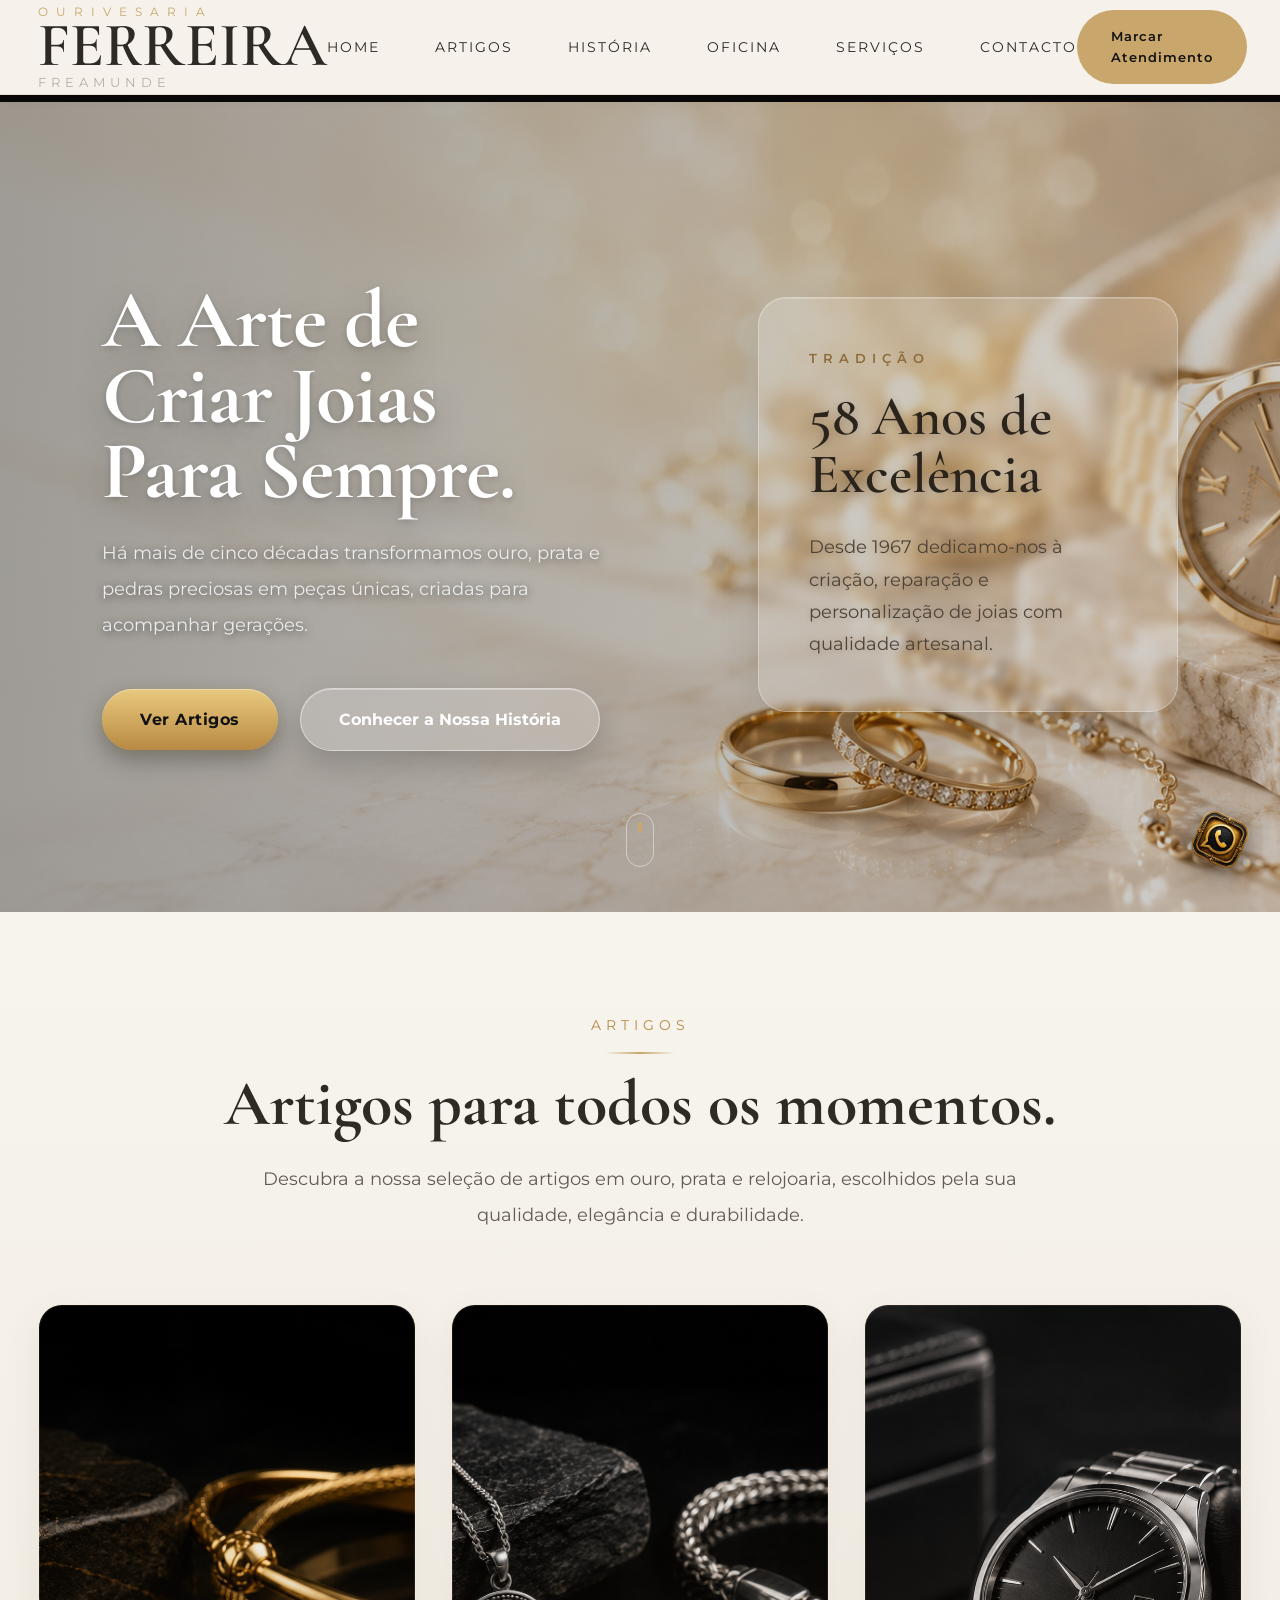
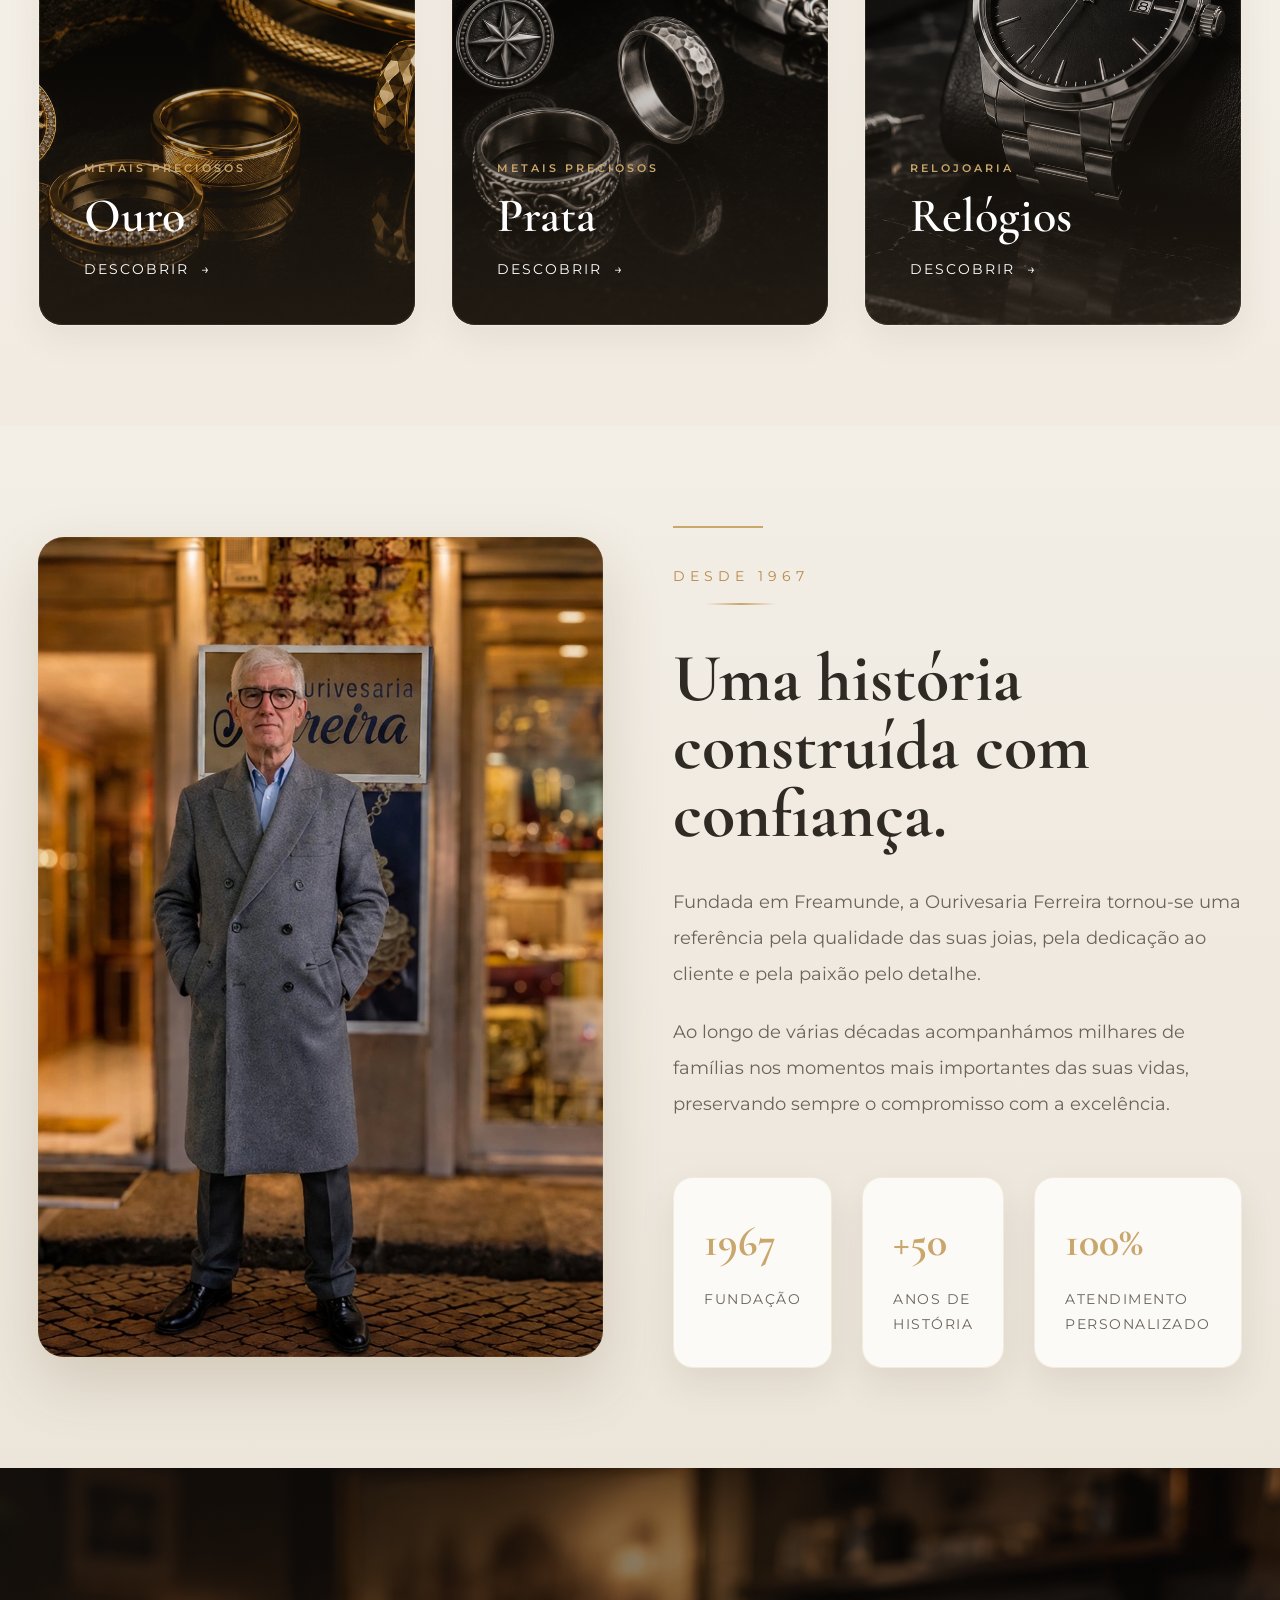
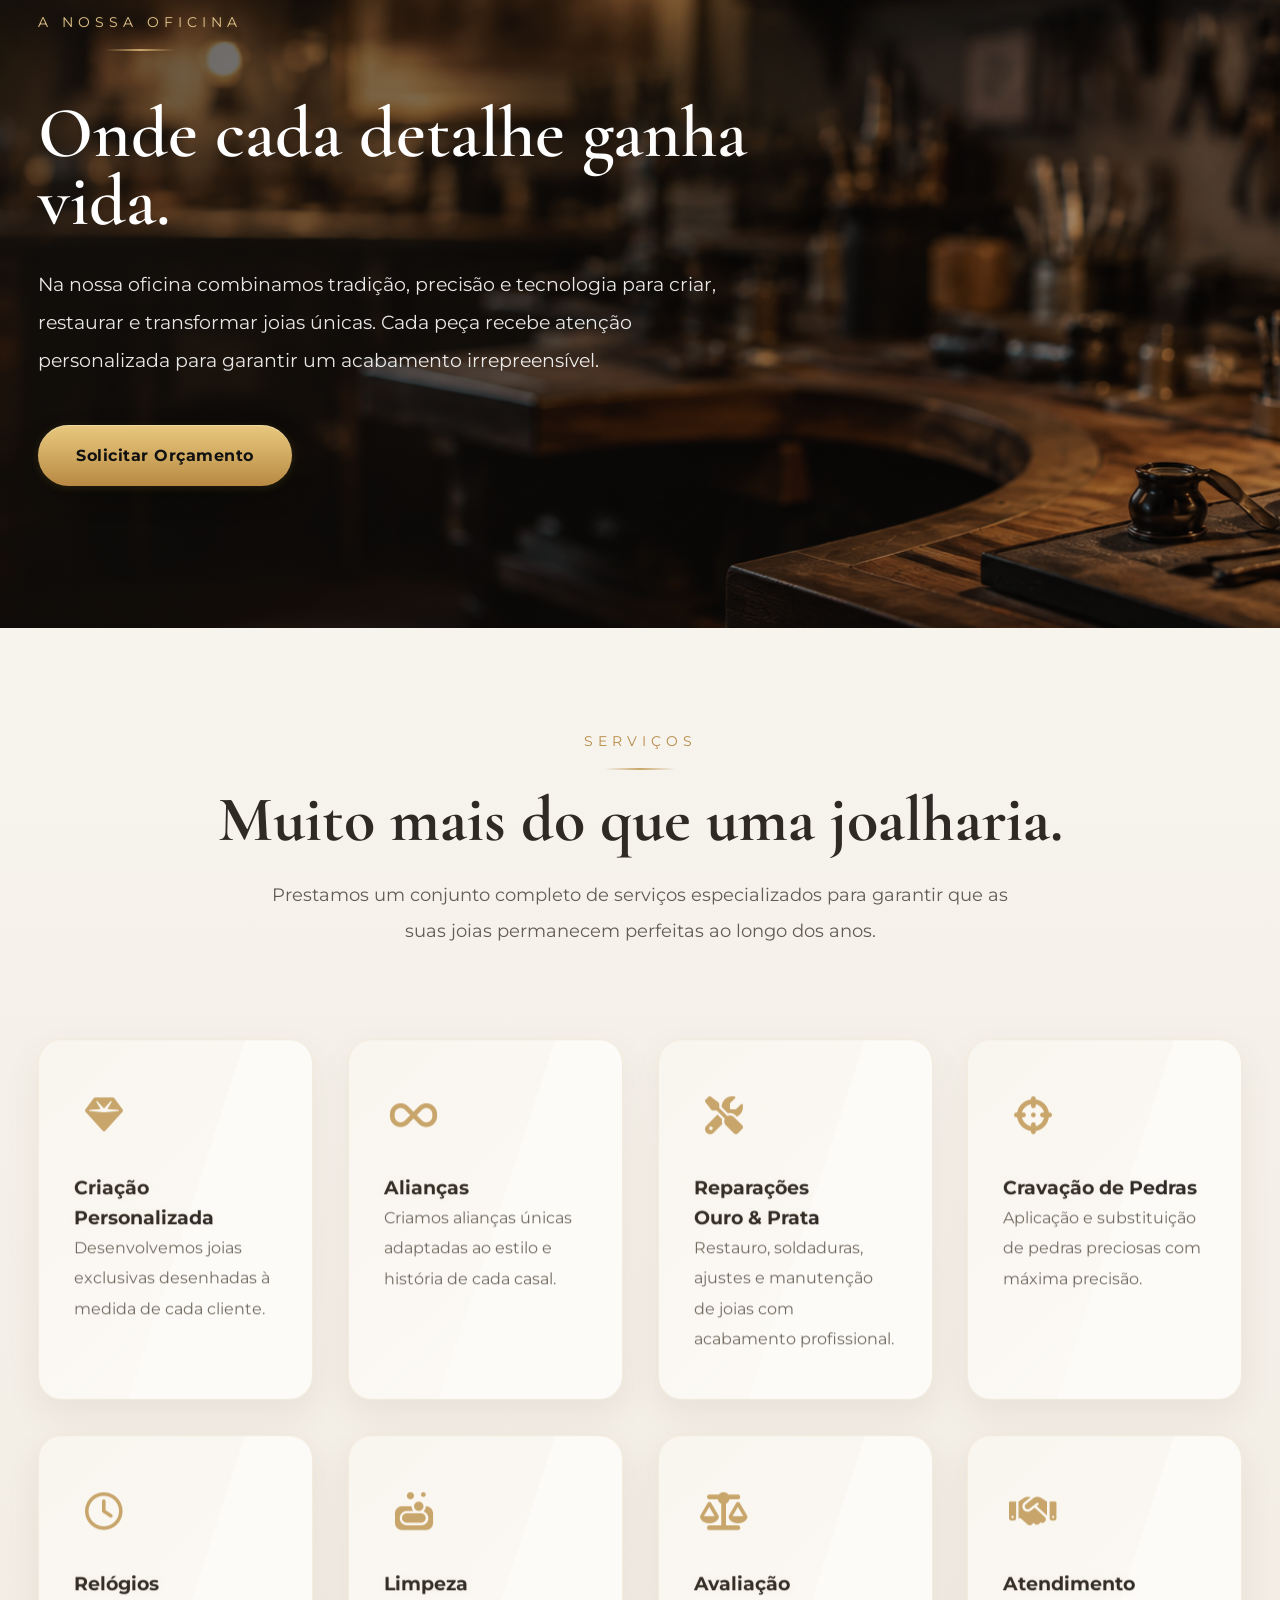
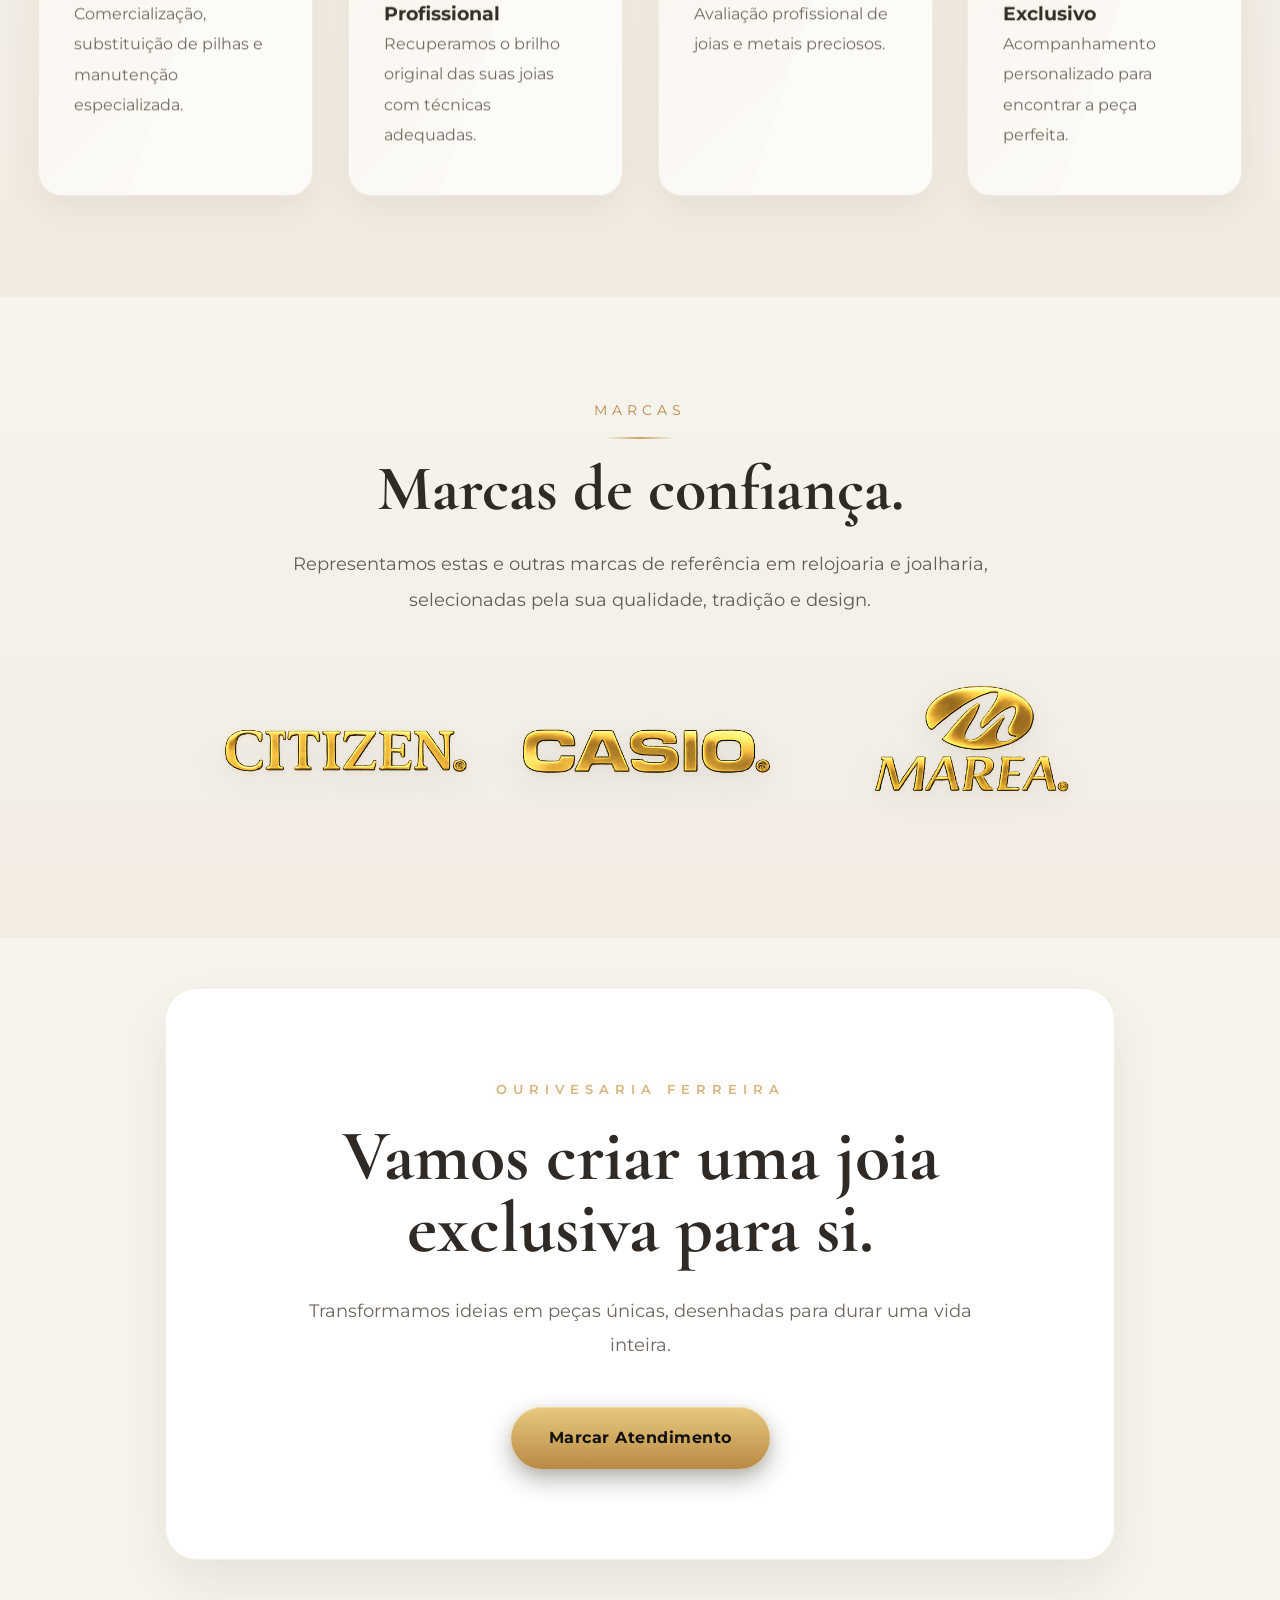
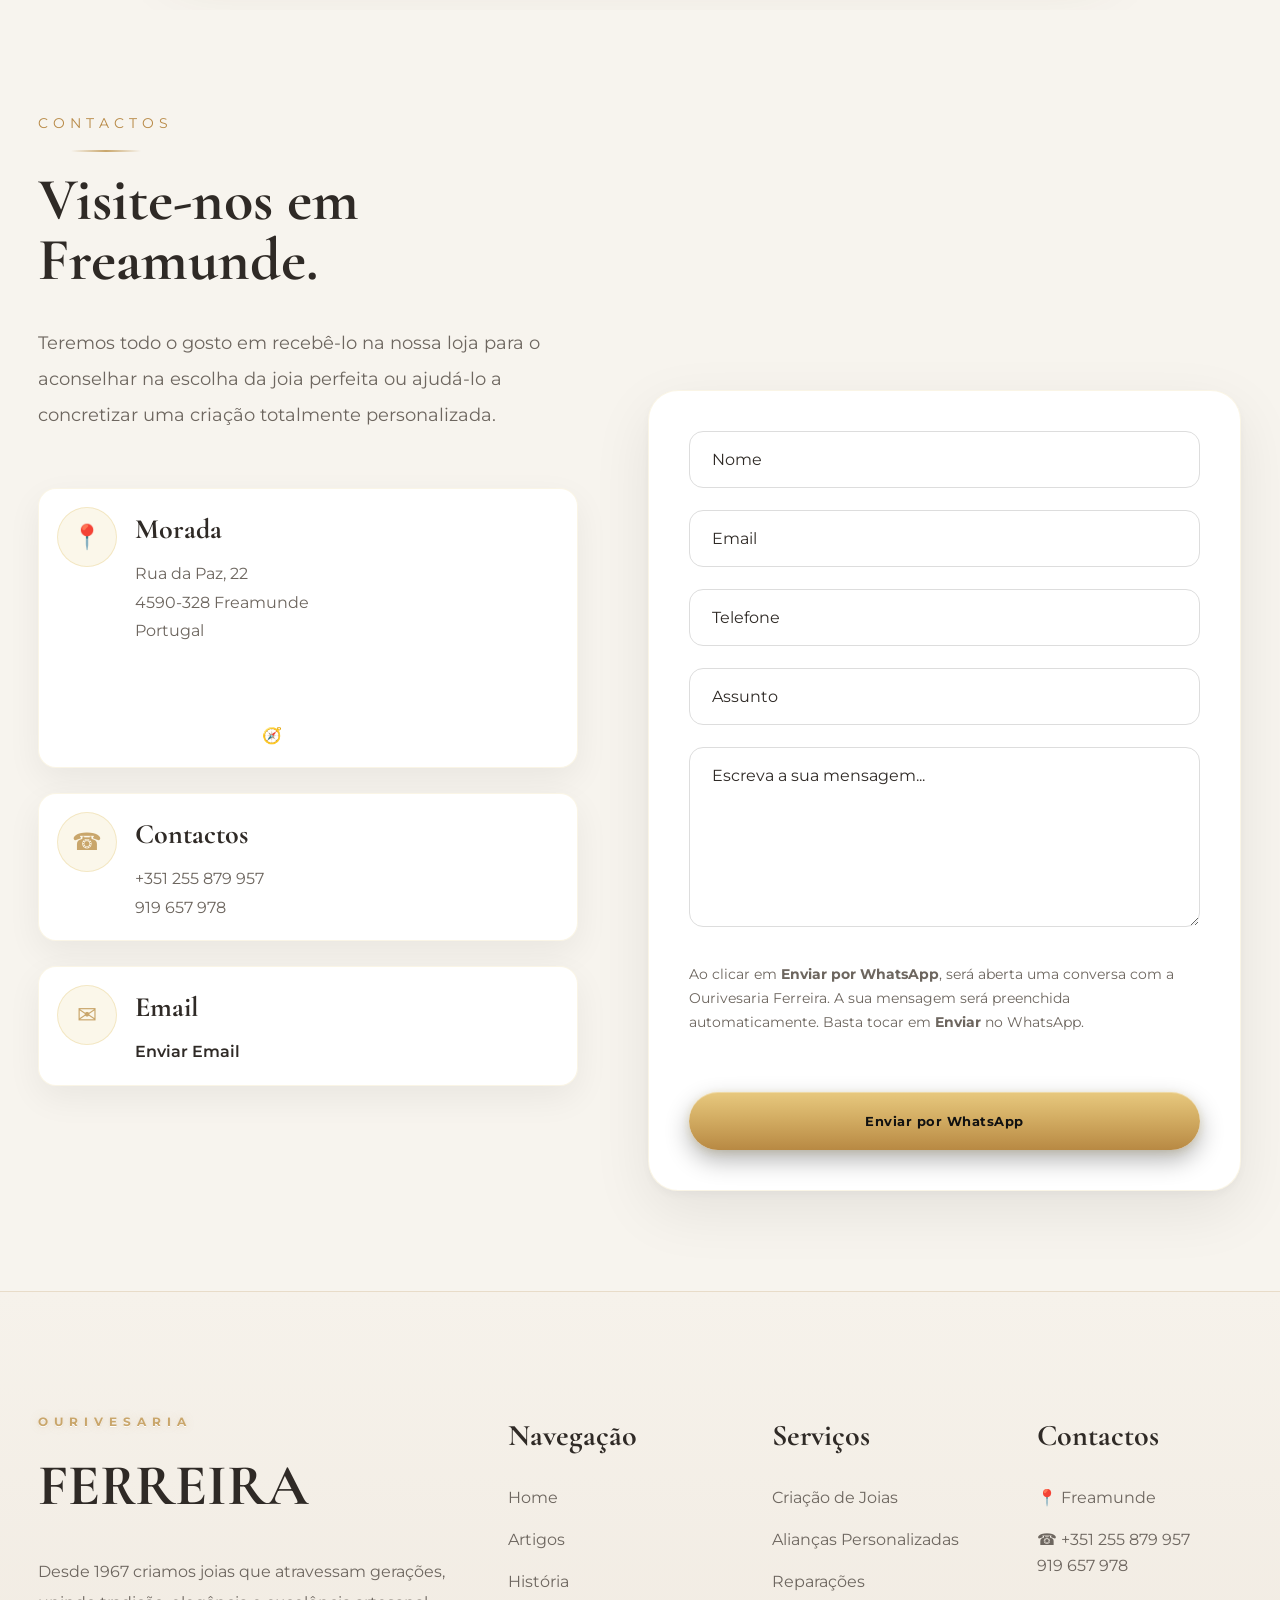
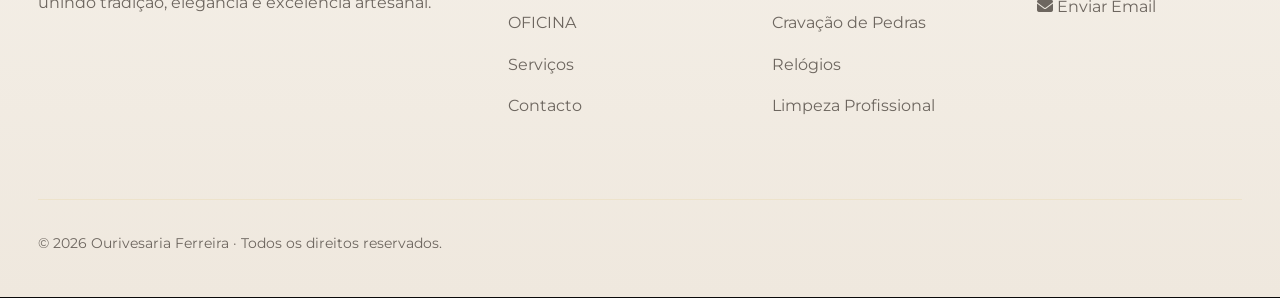
==== commit e9cd361a: "Update index.html" ====
--- a/index.html
+++ b/index.html
@@ -871,72 +871,58 @@
             <div class="contact-list">
 
                 <div class="contact-item">
-
-                    <div class="contact-icon">
-
-                        📍
-
-                    </div>
-
-                    <div>
-
-                        <h4>
-
-                            Morada
-
-                        </h4>
-
-                        <p>
-
-                            Rua da Paz, 22<br>
-                            4590-328 Freamunde<br>
-                            Portugal
-                        </p>
-
-                        <a
-                    href="https://maps.app.goo.gl/aHwKLc2ztvQFUrNm6"
-                    target="_blank"
-                    rel="noopener noreferrer"
-                    aria-label="Ver localização da Ourivesaria Ferreira no Google Maps"
-                >
-
-                    🧭 Ver localização
-
-                </a>
-
-                    </div>
-
-                </div>
-
-                <div class="contact-item">
-
-                    <div class="contact-icon">
-
-                        ☎
-
-                    </div>
-
-                    <div>
-
-                        <h4>
-
-                            Contactos
-
-                        </h4>
-
-                        <p>
-
-                            +351 255 879 957<br>
-                            919 657 978
-                        </p>
-
-                    </div>
-
-                </div>
-
-                <div class="contact-item">
-
-    <div class="contact-icon">
+    <div class="contact-icon" aria-hidden="true">
+        📍
+    </div>
+    <div>
+        <h4>
+            Morada
+        </h4>
+        <p>
+            Rua da Paz, 22<br>
+            4590-328 Freamunde<br>
+            Portugal
+        </p>
+        
+            href="https://maps.app.goo.gl/aHwKLc2ztvQFUrNm6"
+            target="_blank"
+            rel="noopener noreferrer"
+            aria-label="Ver localização da Ourivesaria Ferreira no Google Maps"
+        >
+            🧭 Ver localização
+        </a>
+    </div>
+</div>
+
+<div class="contact-item">
+
+    <div class="contact-icon" aria-hidden="true">
+
+        ☎
+
+    </div>
+
+    <div>
+
+        <h4>
+
+            Contactos
+
+        </h4>
+
+        <p>
+
+            +351 255 879 957<br>
+            919 657 978
+        </p>
+
+    </div>
+
+</div>
+
+<div class="contact-item">
+
+    <div class="contact-icon" aria-hidden="true">
 
         ✉
 
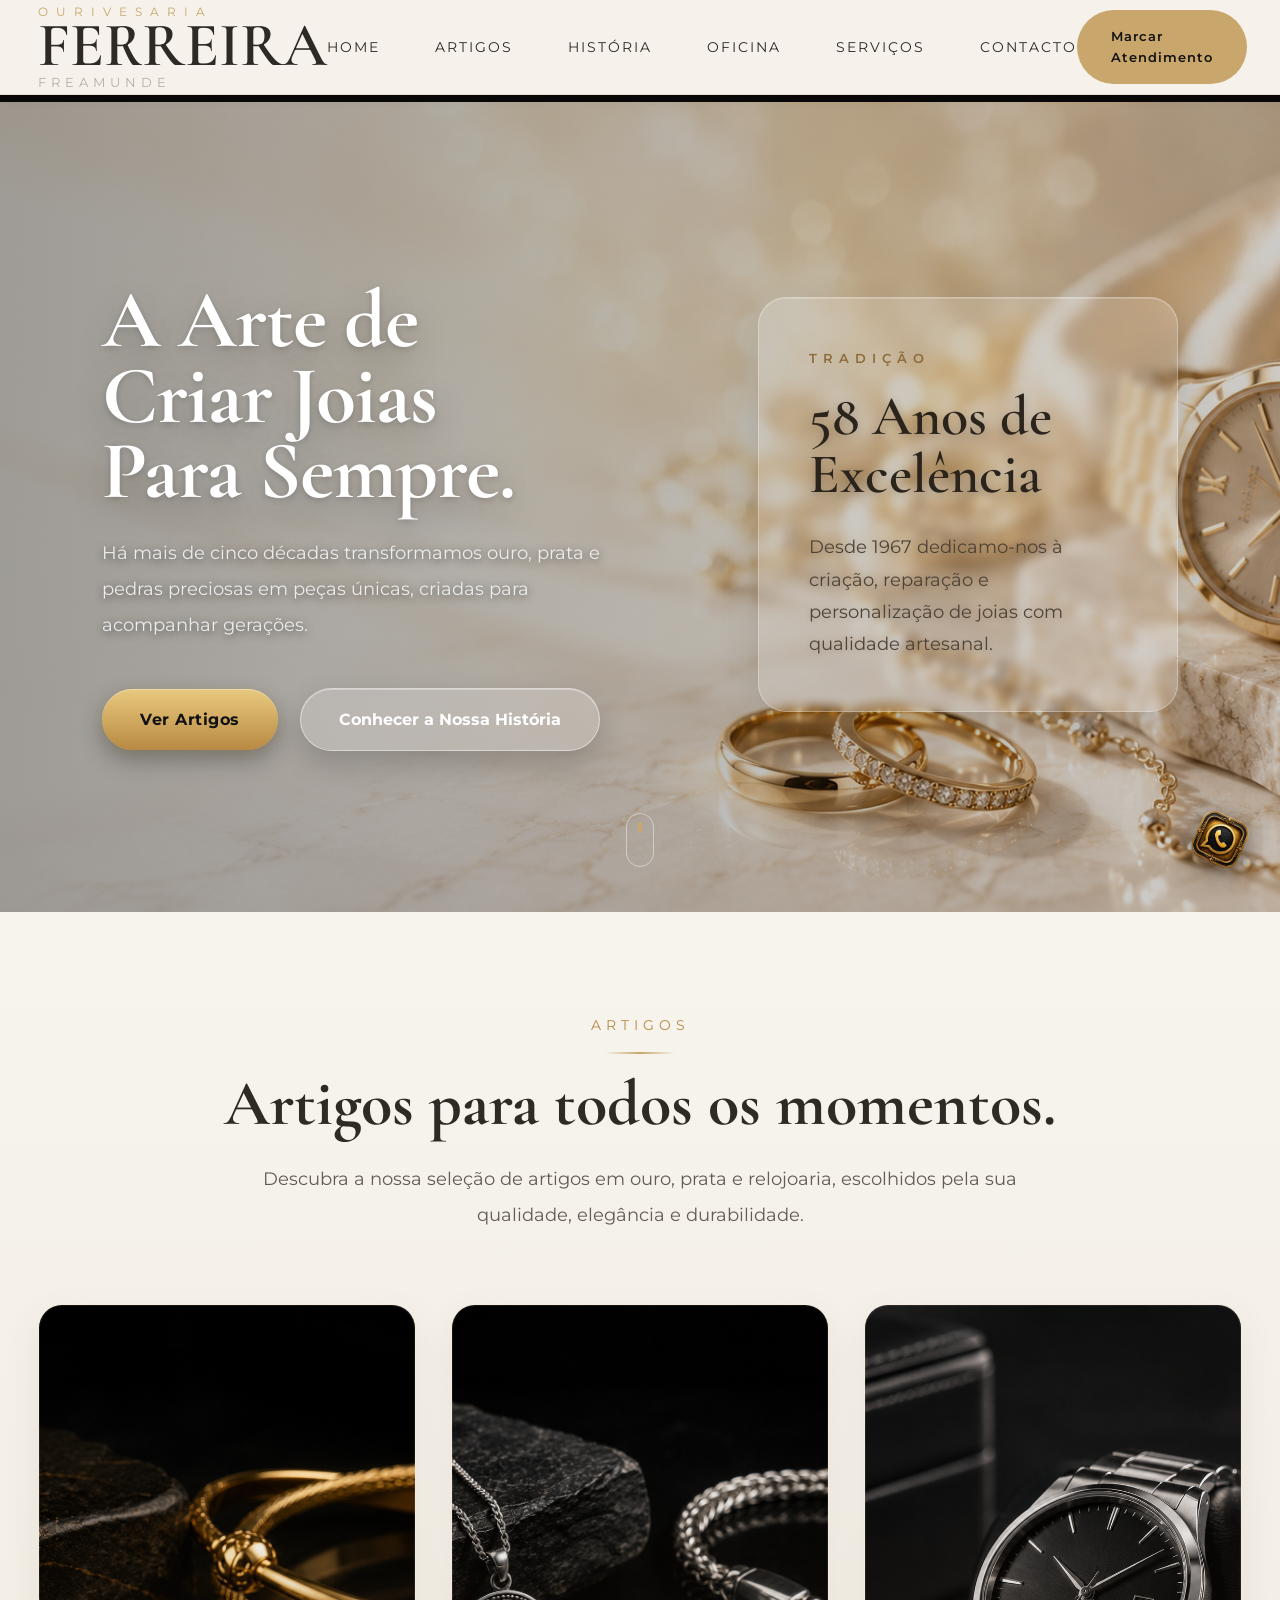
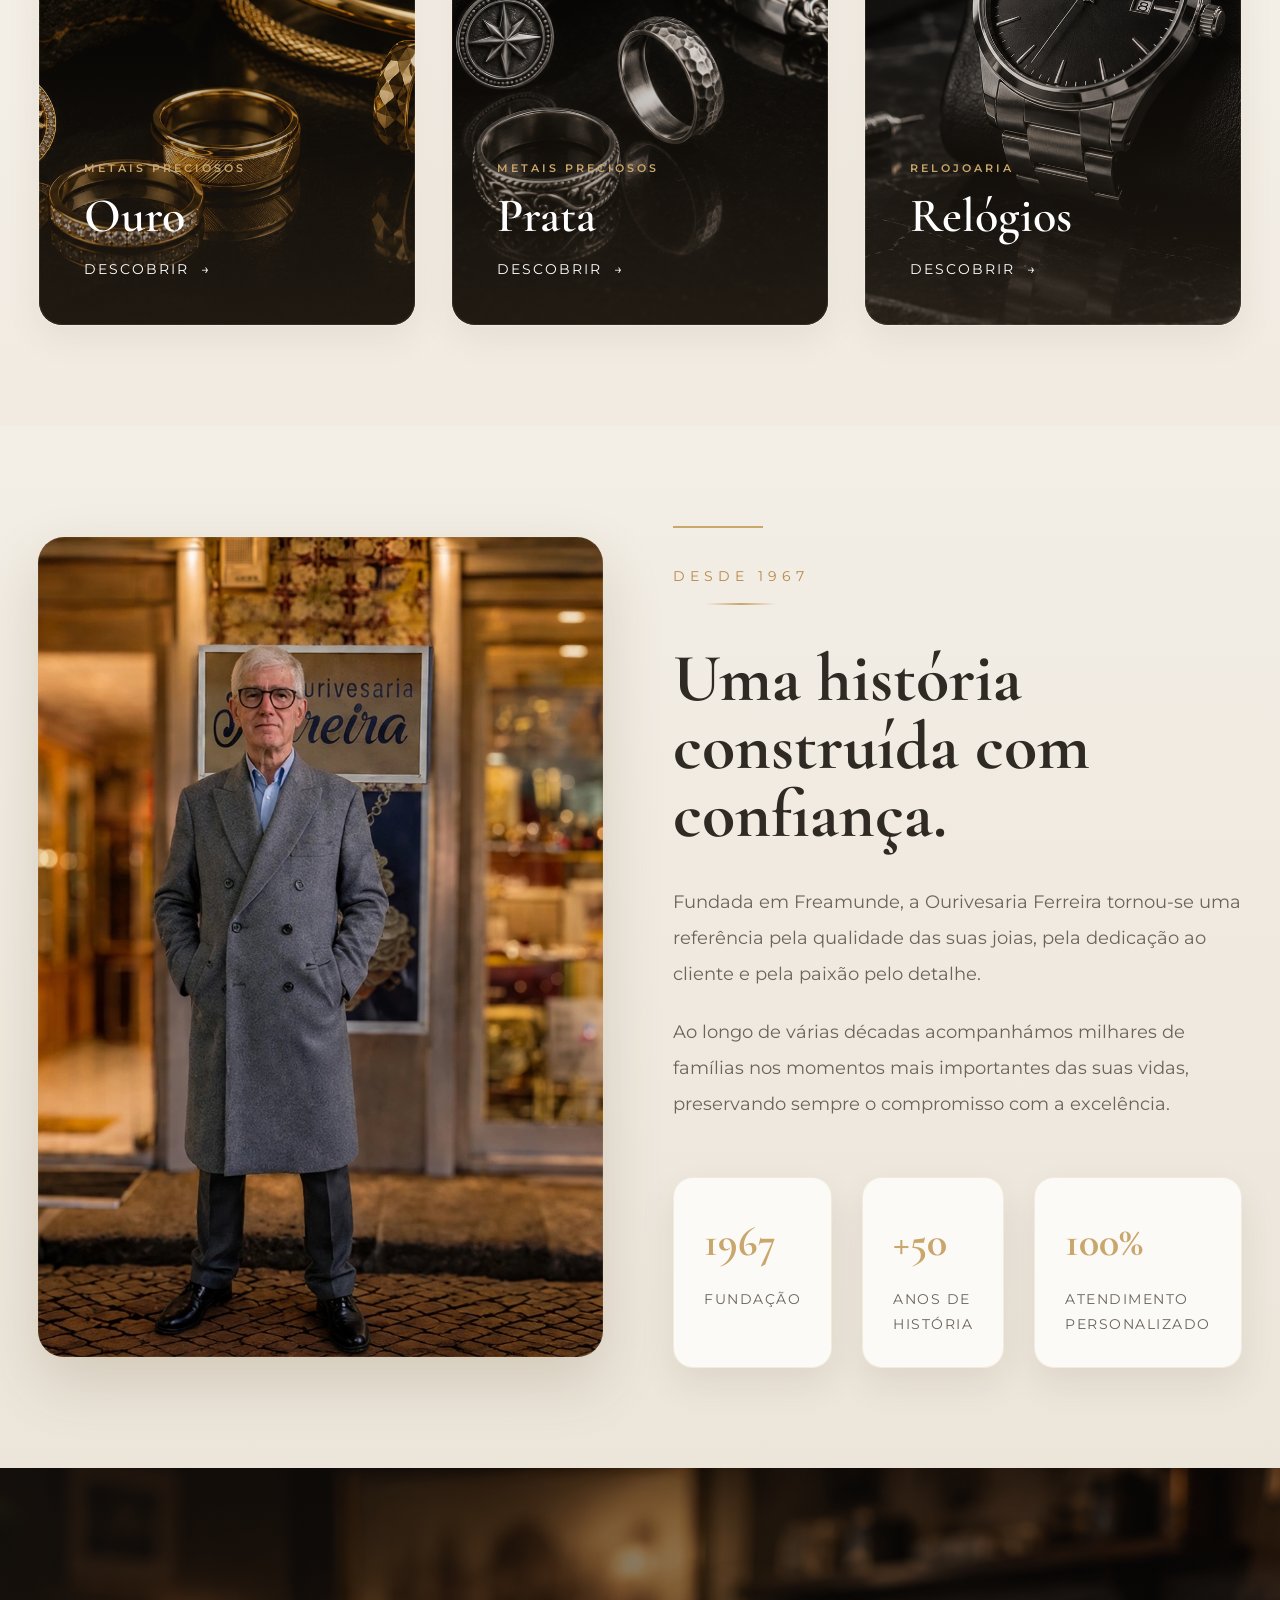
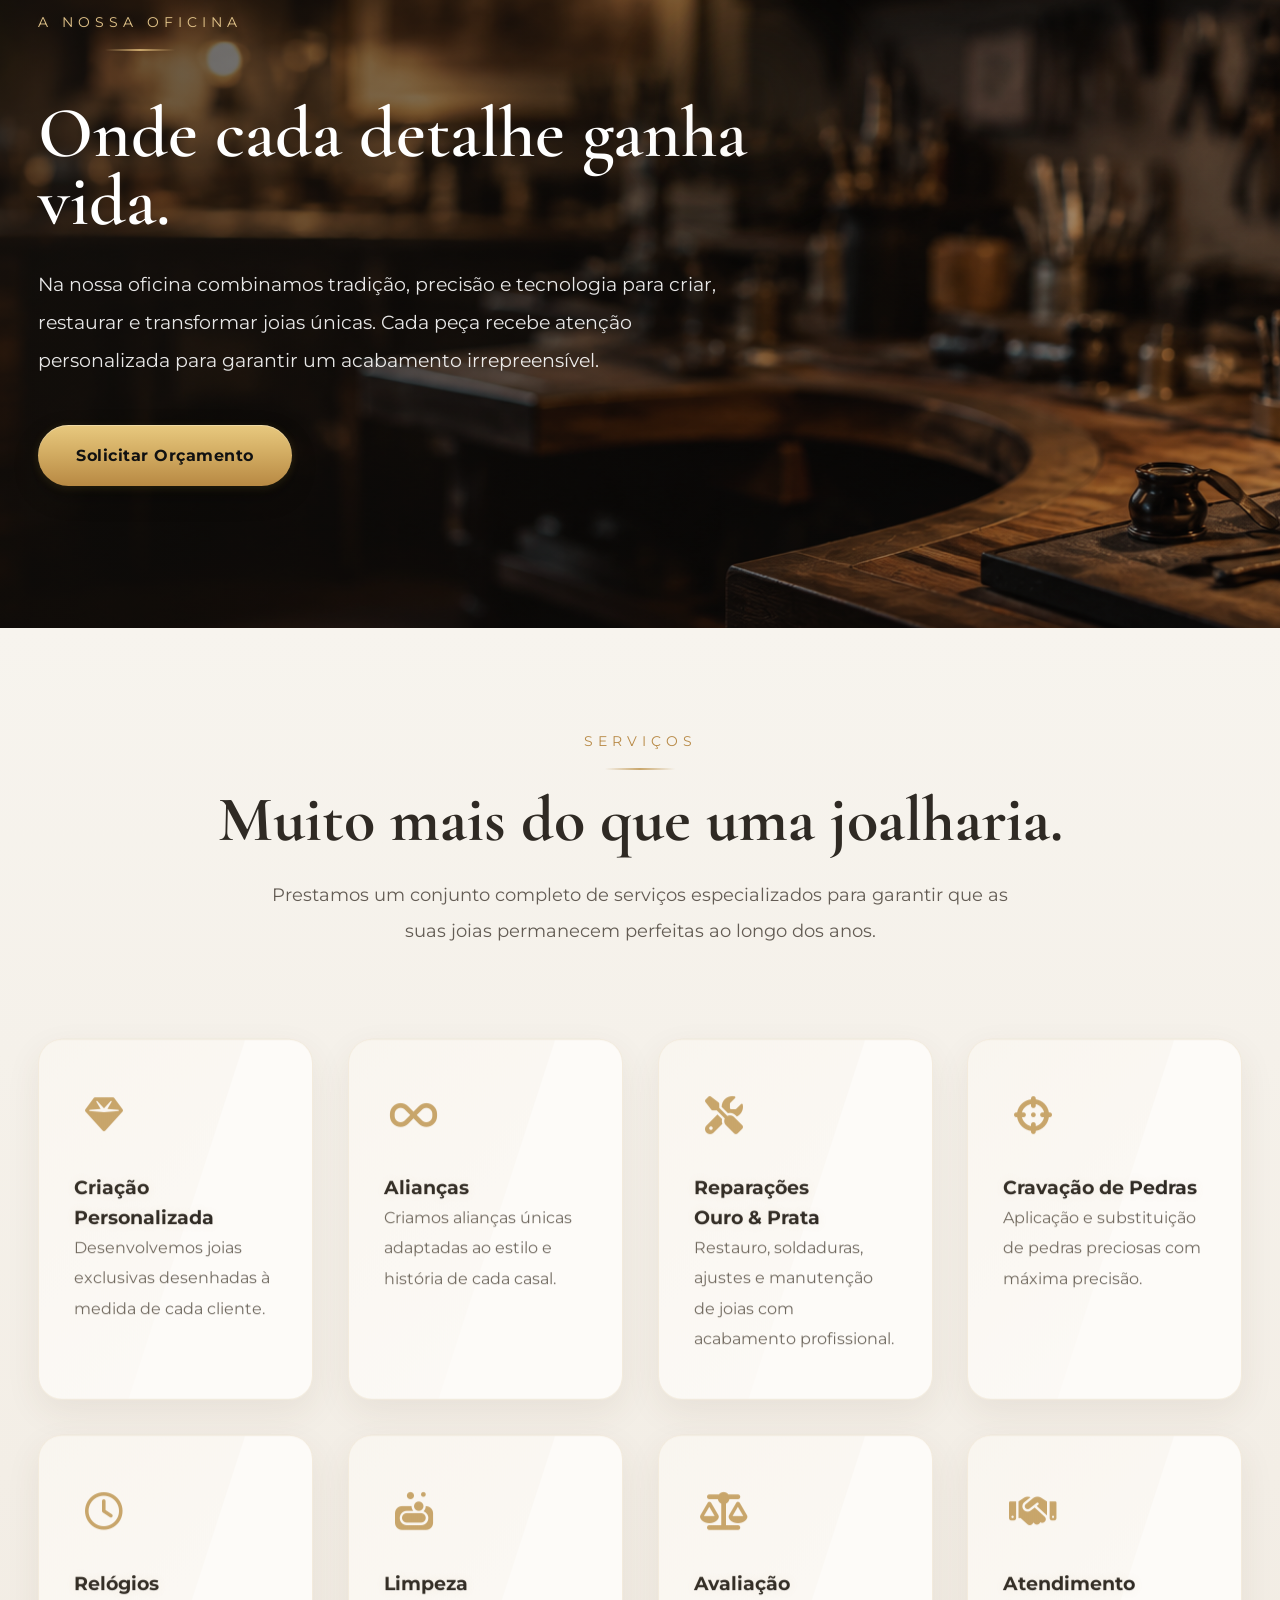
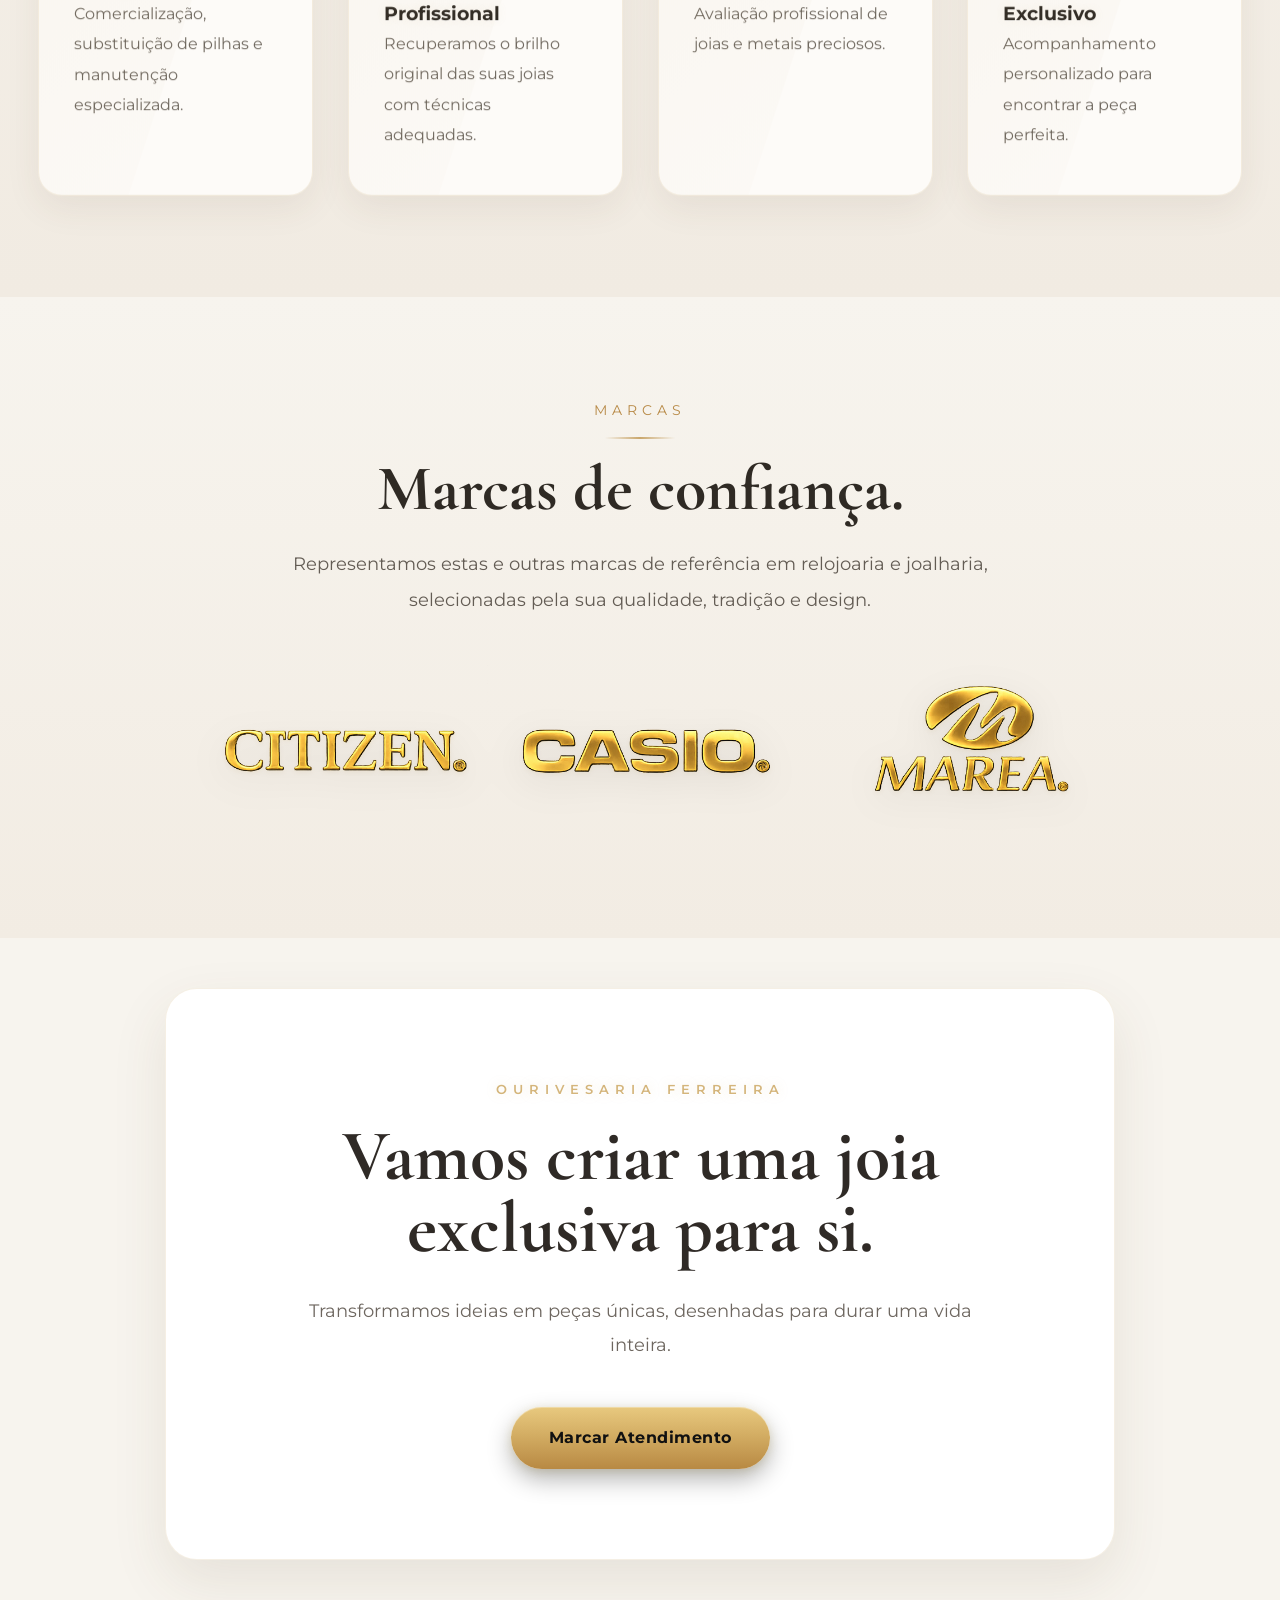
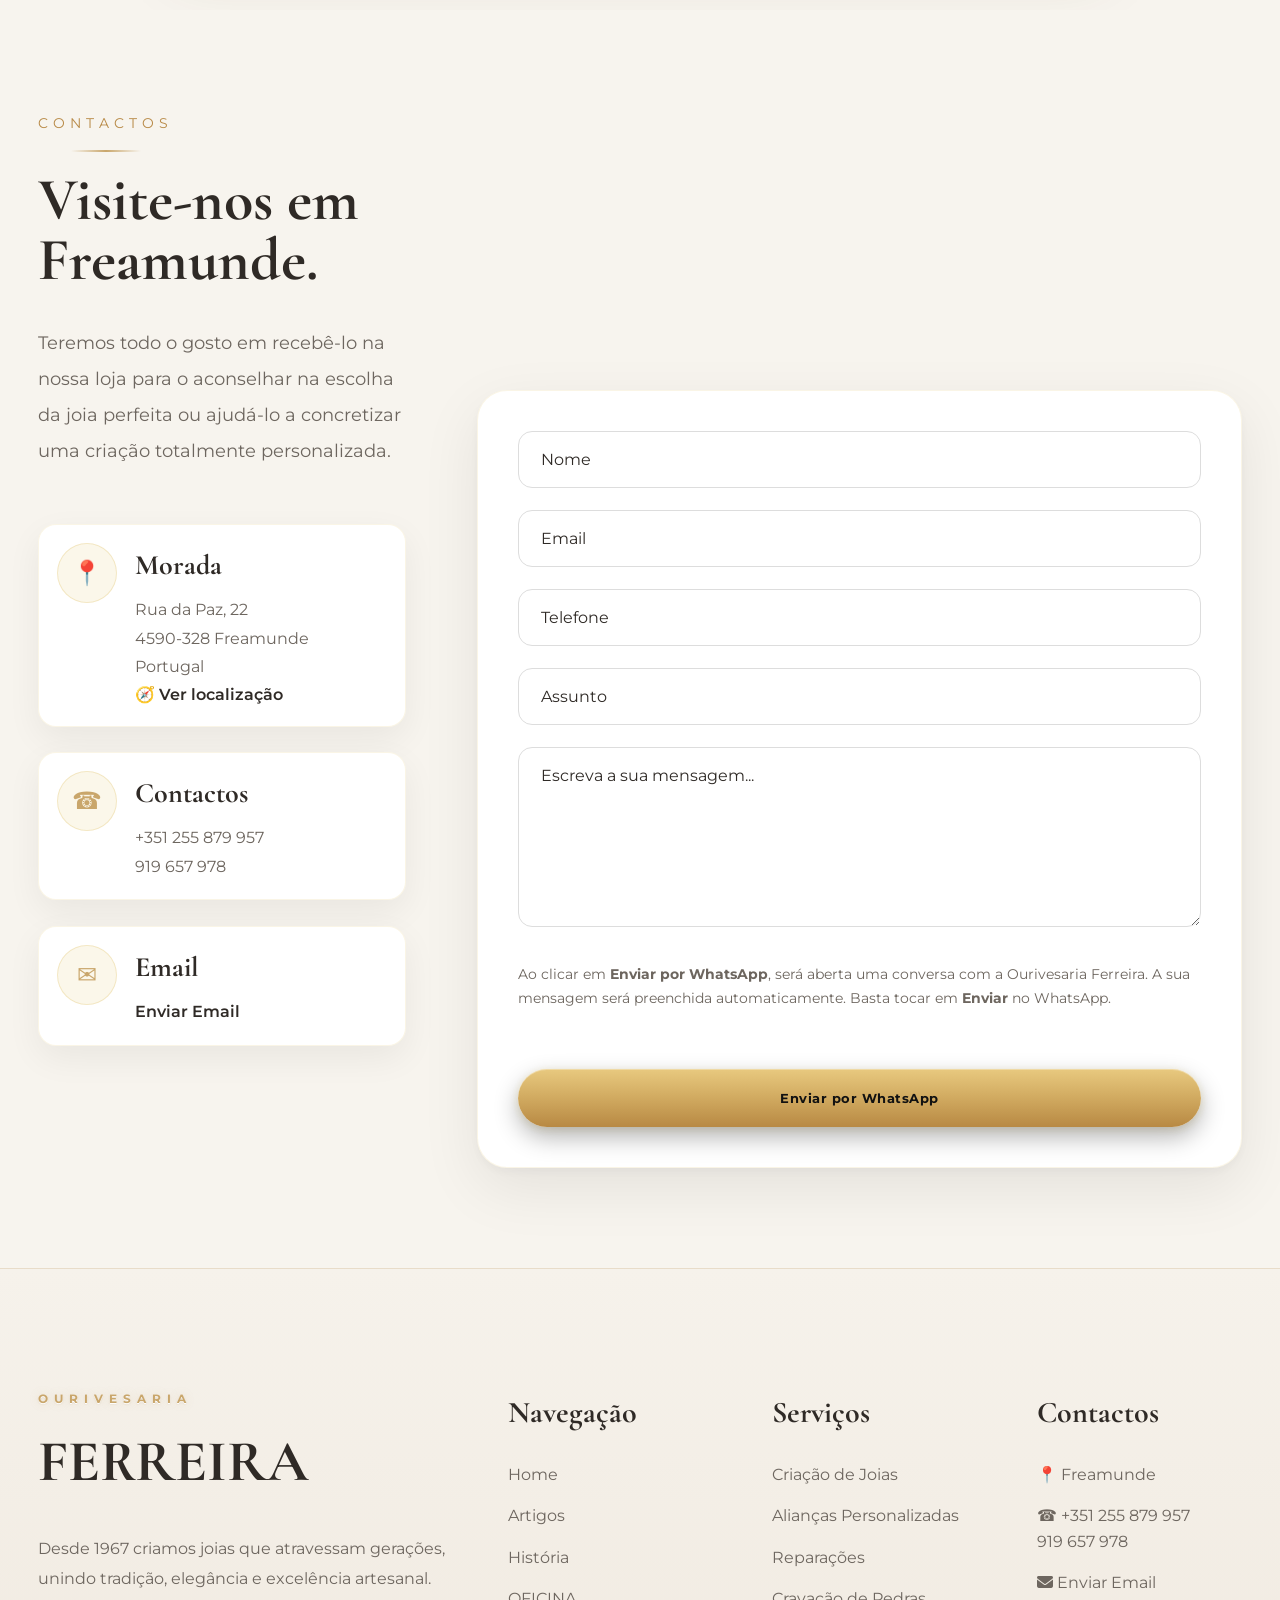
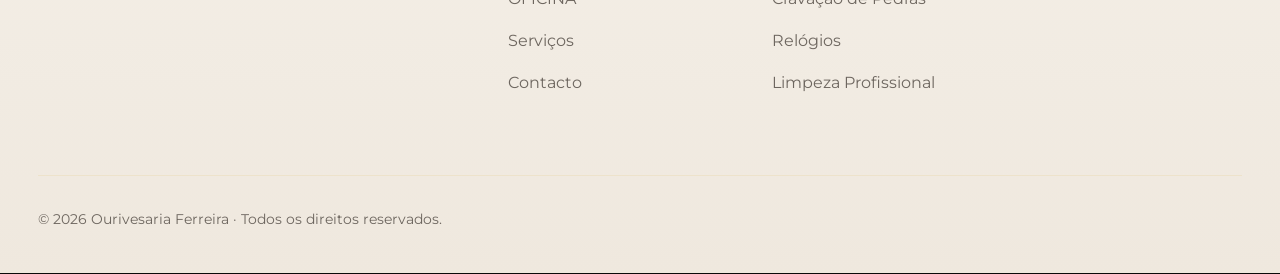
==== commit c461cba0: "Update index.html" ====
--- a/index.html
+++ b/index.html
@@ -883,11 +883,10 @@
             4590-328 Freamunde<br>
             Portugal
         </p>
-        
-            href="https://maps.app.goo.gl/aHwKLc2ztvQFUrNm6"
-            target="_blank"
-            rel="noopener noreferrer"
-            aria-label="Ver localização da Ourivesaria Ferreira no Google Maps"
+        <a href="https://maps.app.goo.gl/aHwKLc2ztvQFUrNm6"
+           target="_blank"
+           rel="noopener noreferrer"
+           aria-label="Ver localização da Ourivesaria Ferreira no Google Maps"
         >
             🧭 Ver localização
         </a>
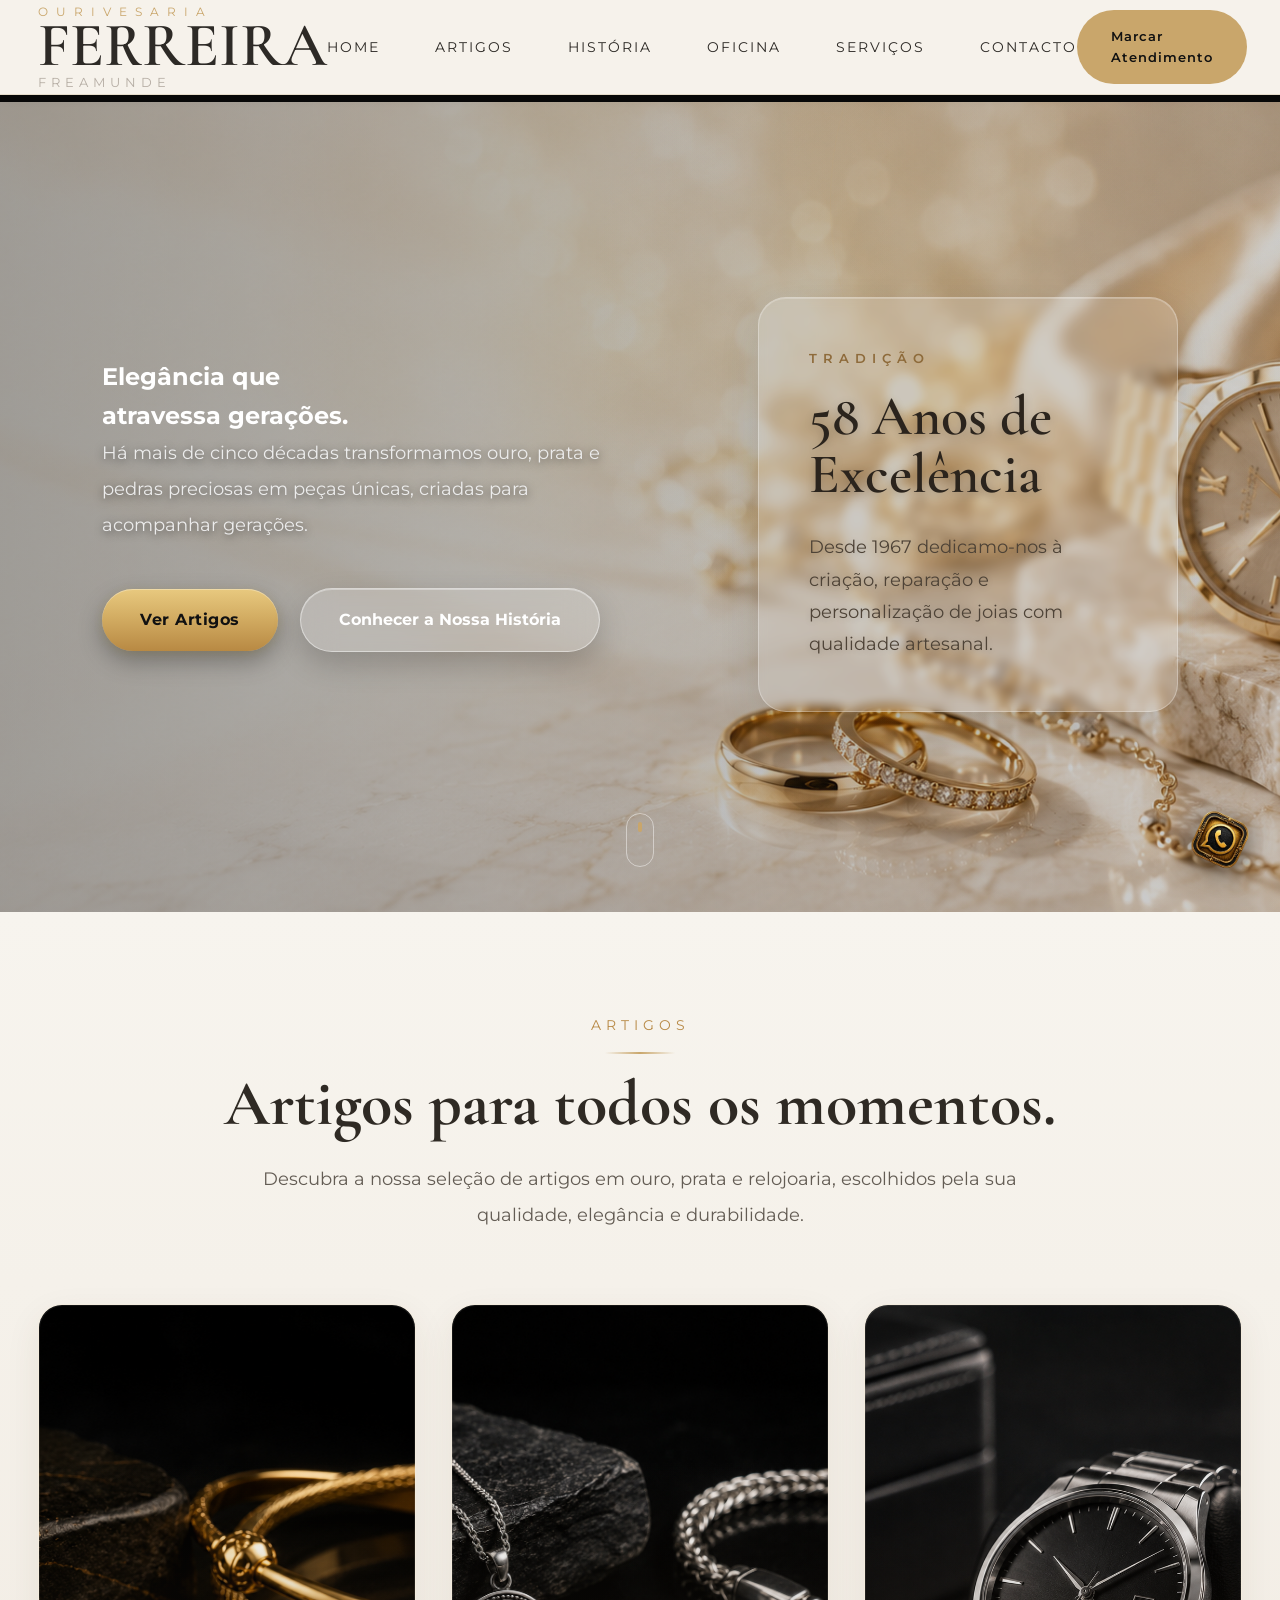
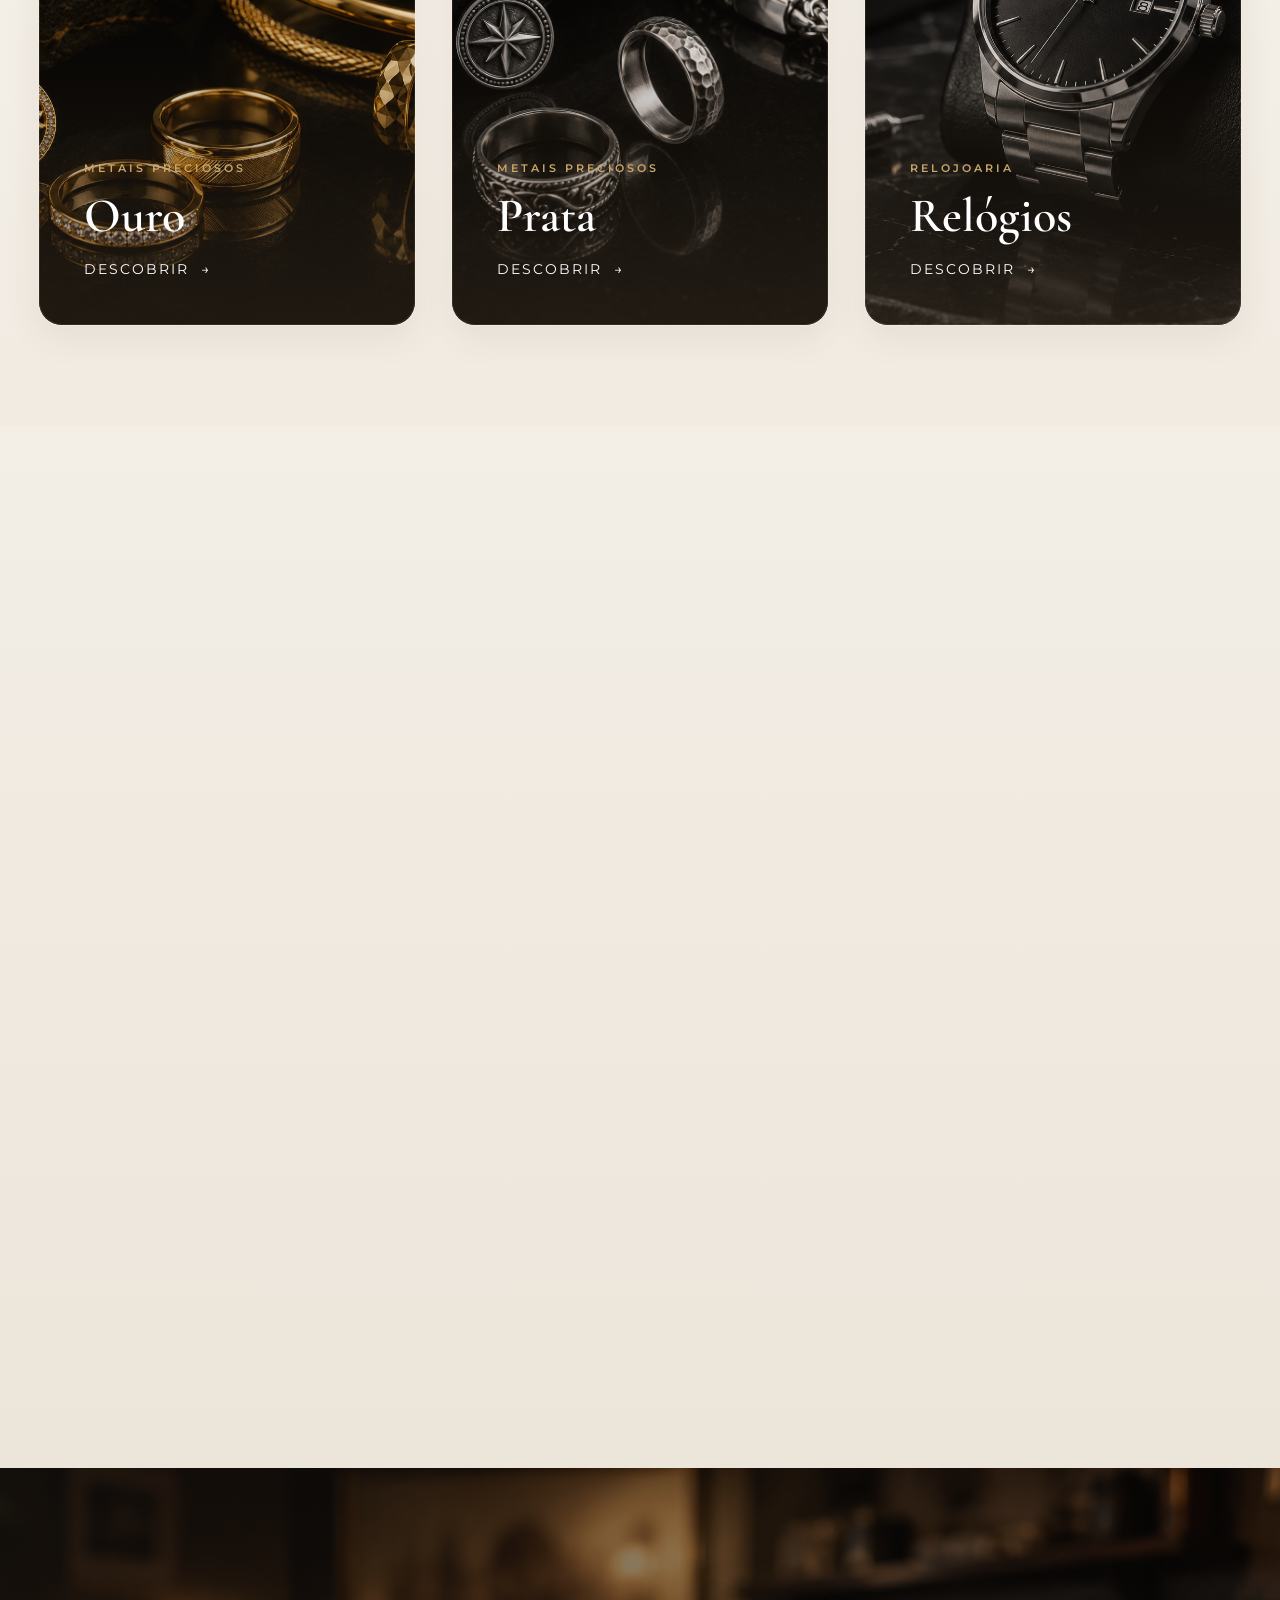
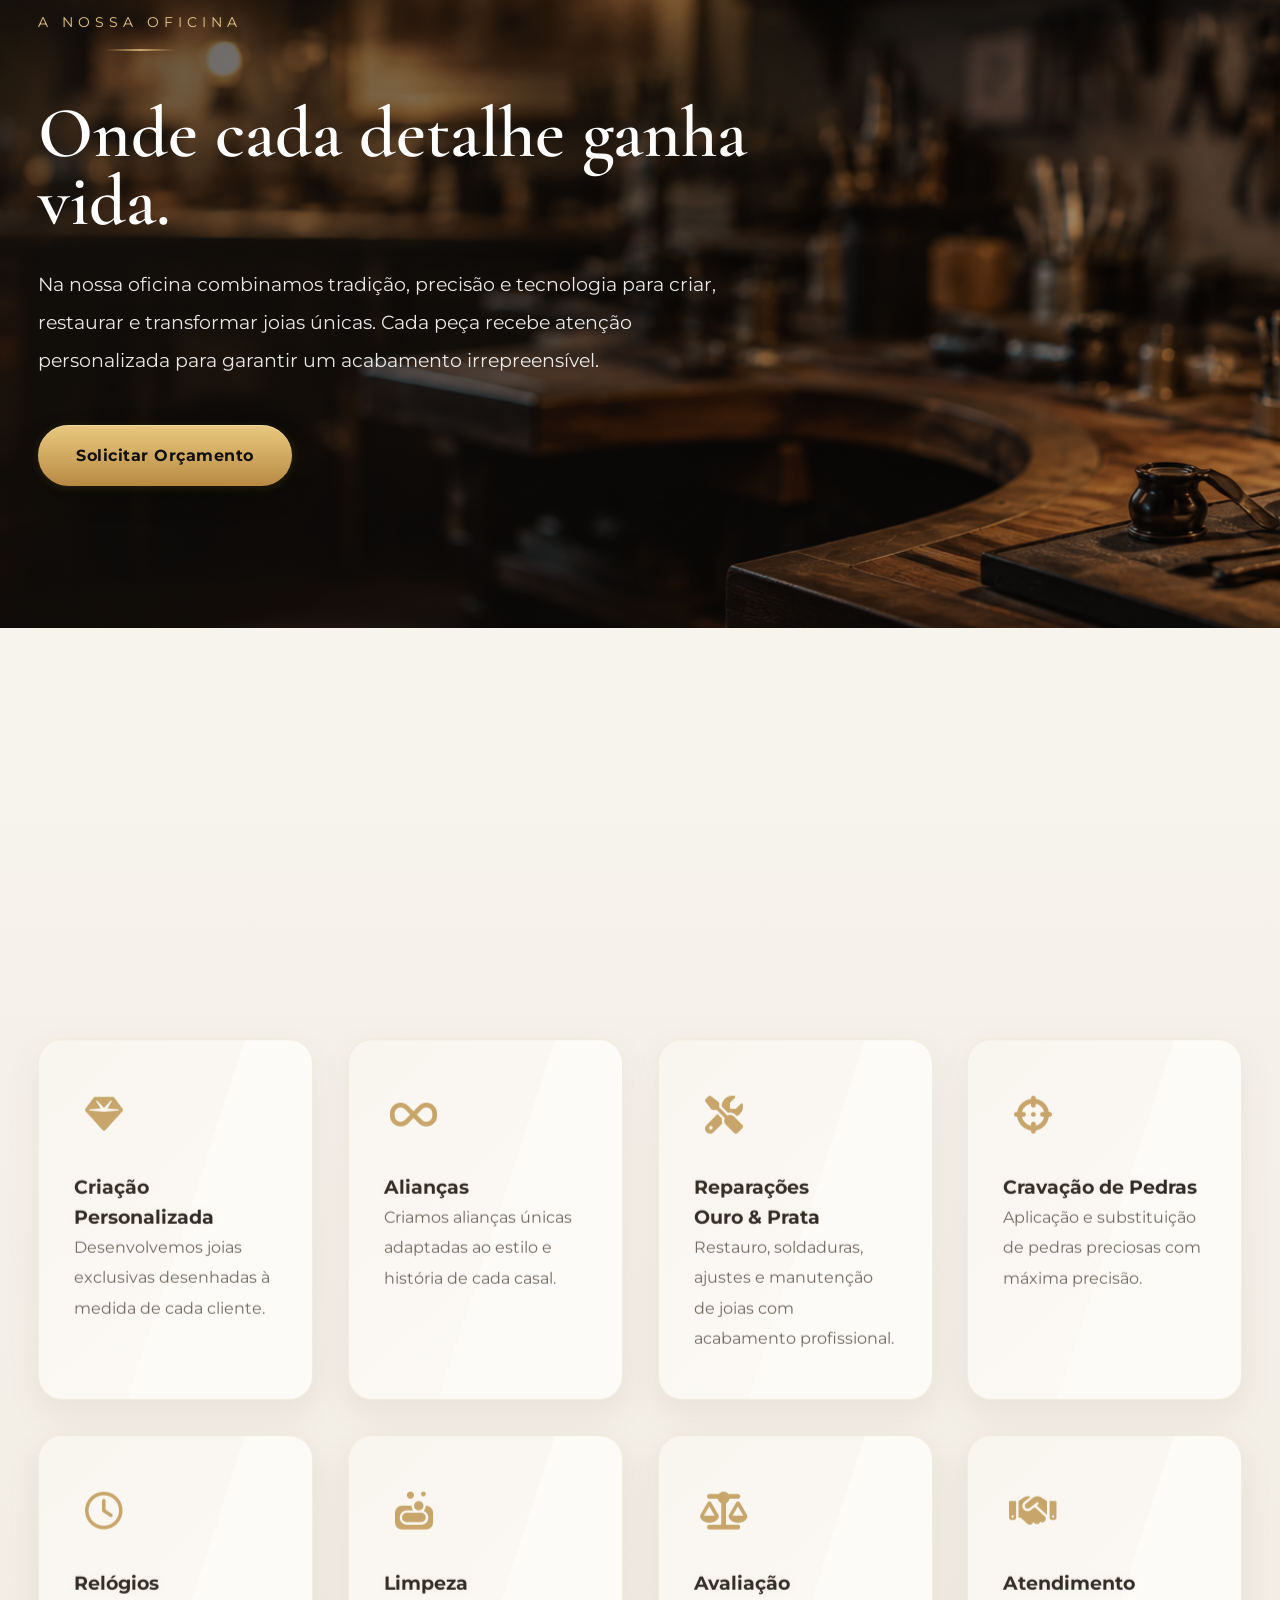
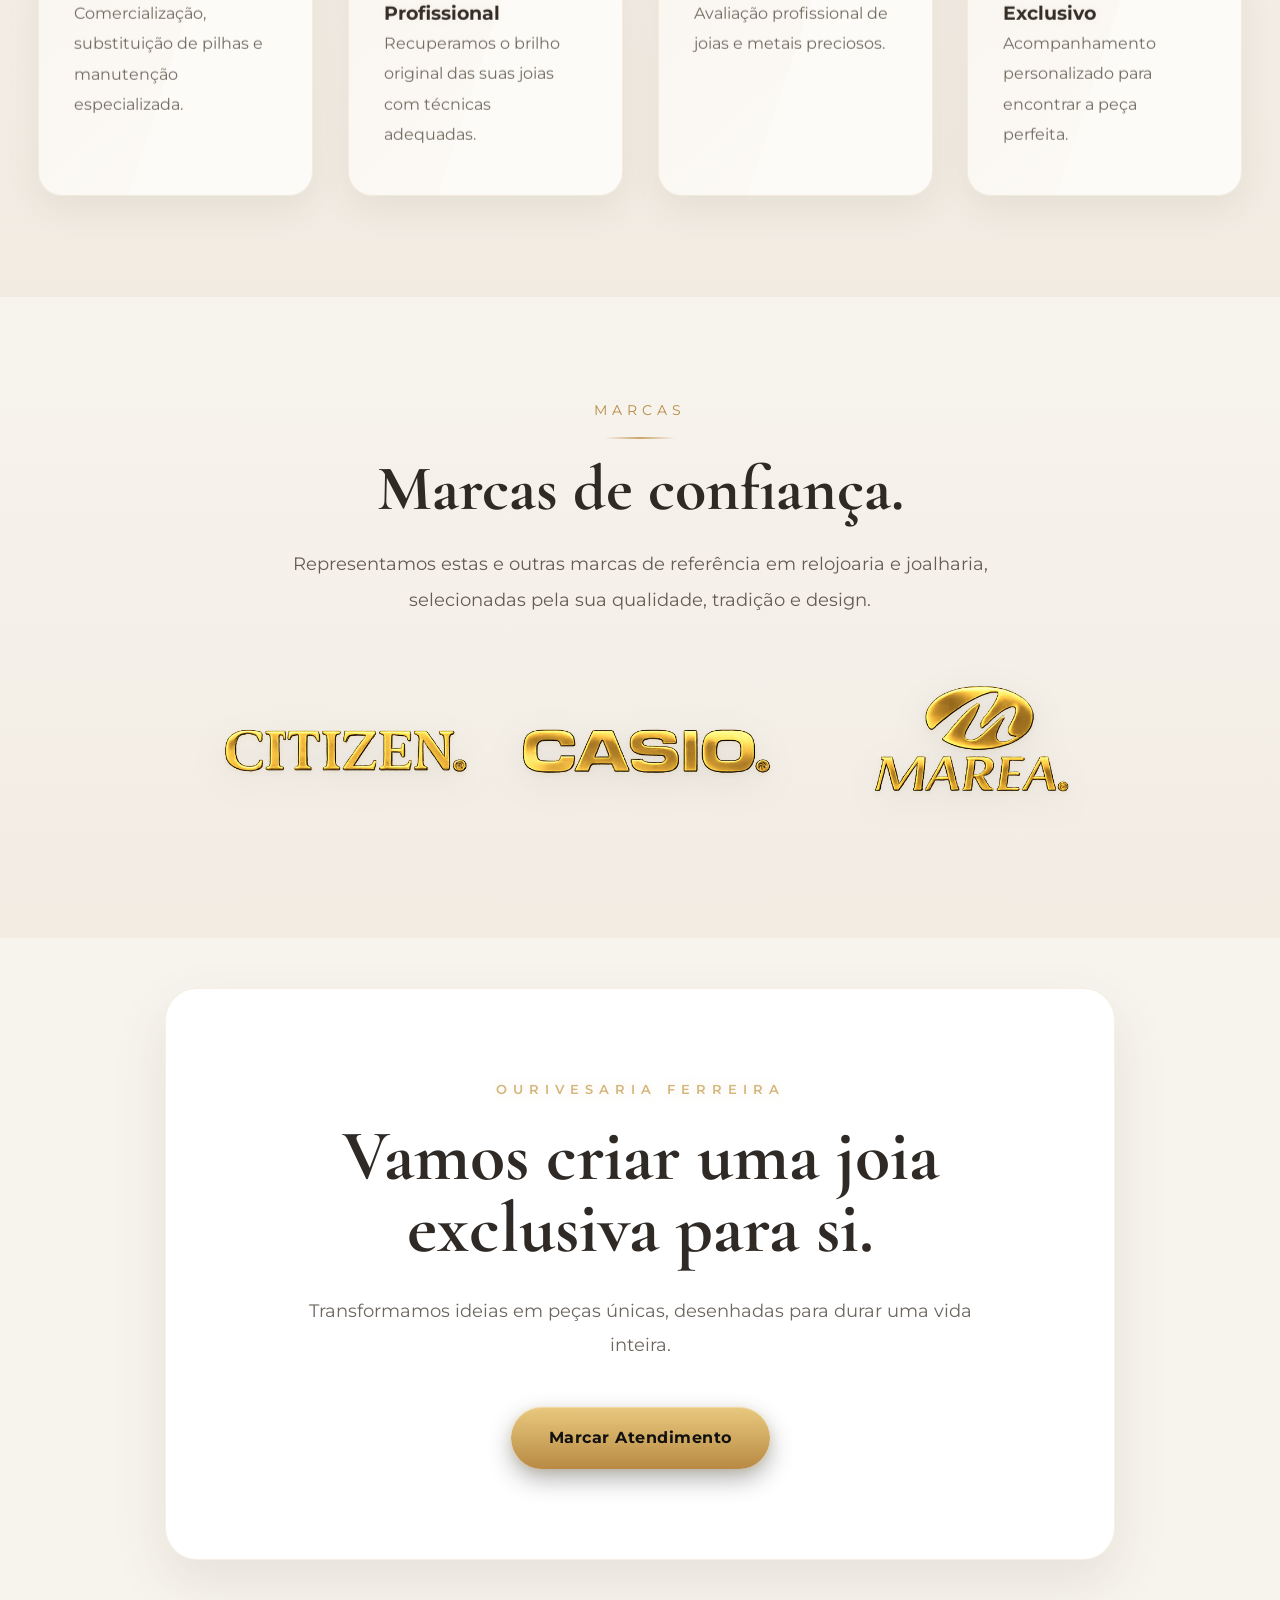
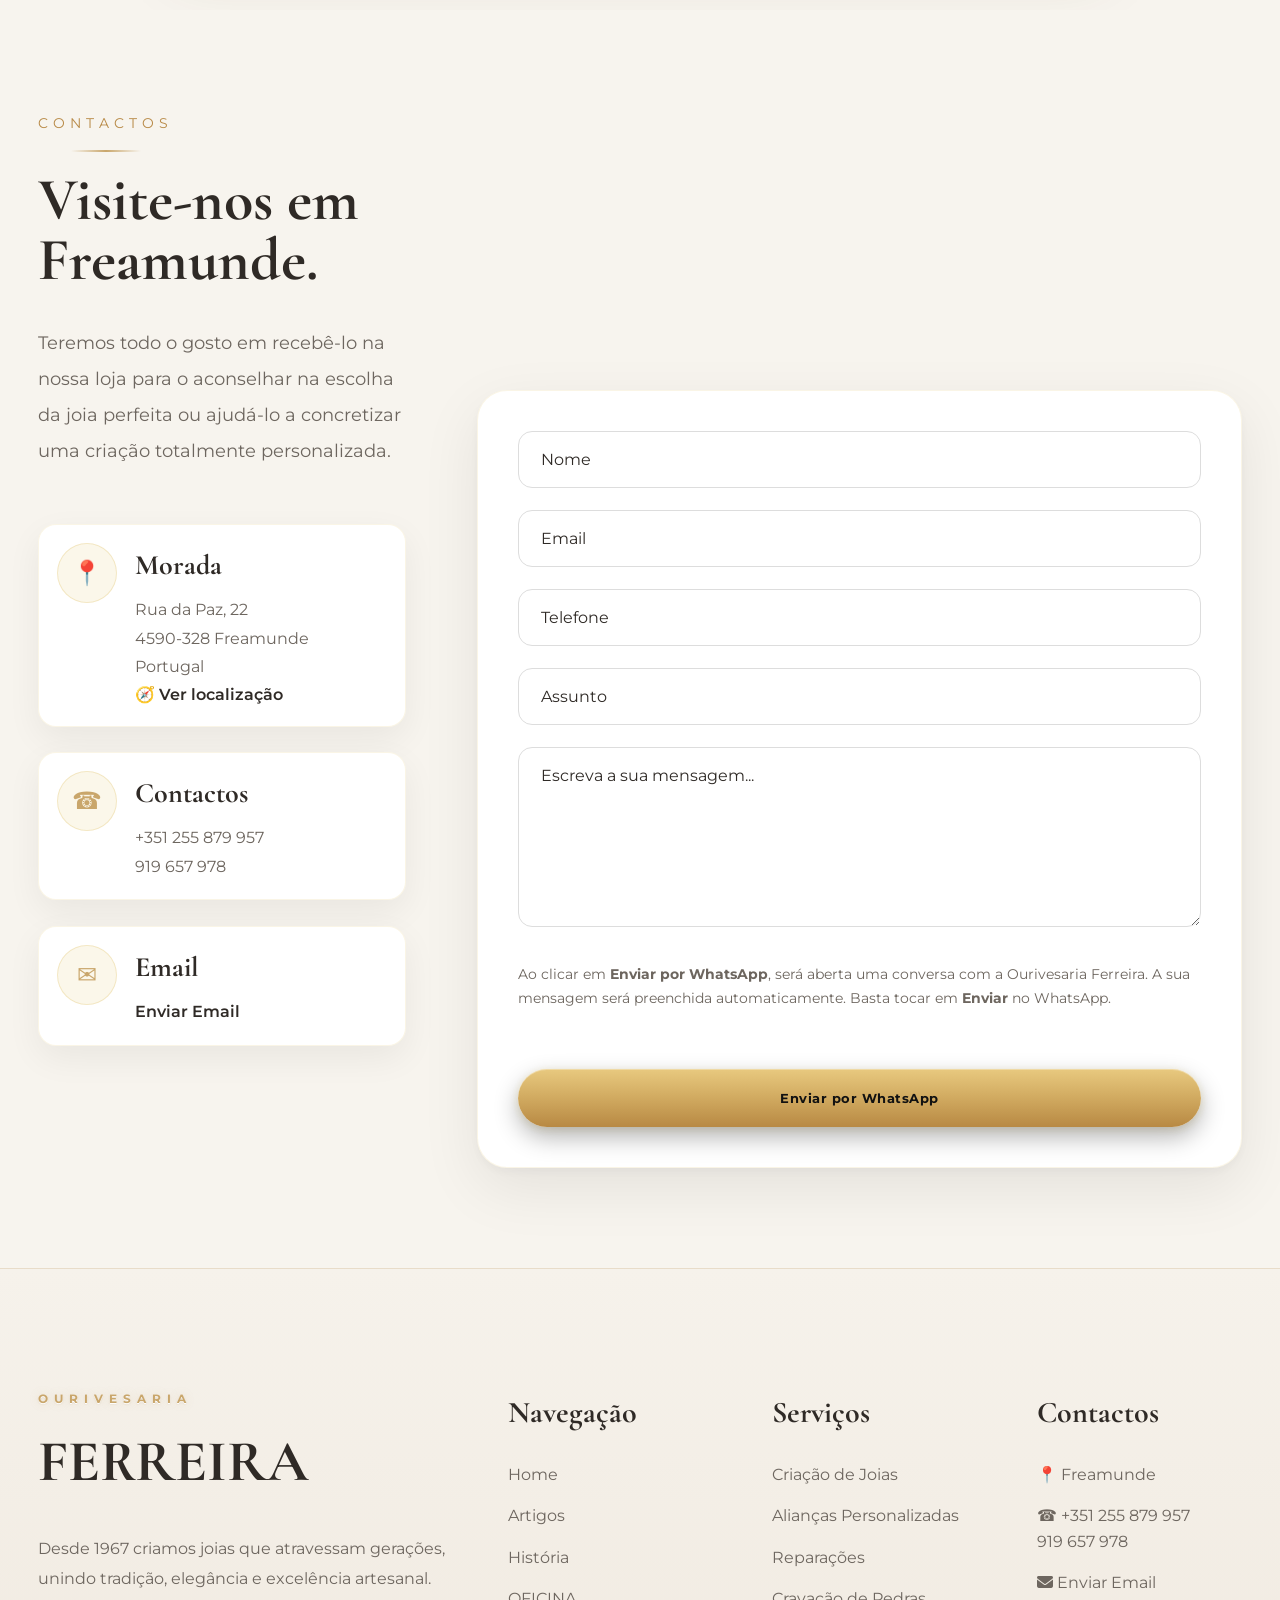
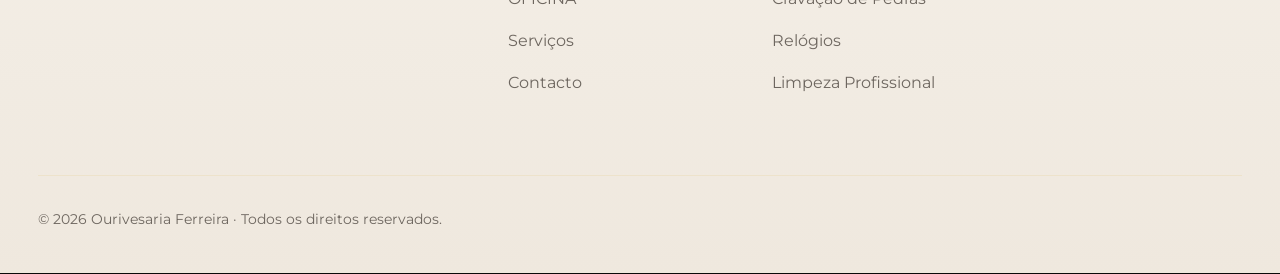
==== commit c4f9cffe: "Corrige link de morada e reforça segurança/acessibilidade nos contactos - Corrige tag <a> do link "V" ====
--- a/index.html
+++ b/index.html
@@ -66,11 +66,9 @@
 
 </span>
 
-<h1>
-
-FERREIRA
-
-</h1>
+<span class="logo-title">
+    FERREIRA
+</span>
 
 <span class="logo-location">
 
@@ -145,15 +143,10 @@
 
 
 
-<h2>
-
-A Arte de<br>
-
-Criar Joias<br>
-
-Para Sempre.
-
-</h2>
+<h1>
+    Elegância que<br>
+    atravessa gerações.
+</h1>
 
 <p>
 
--- a/assets/css/style.css
+++ b/assets/css/style.css
@@ -417,7 +417,7 @@
 
 }
 
-.logo h1{
+.logo-title{
 
     font-family:'Cormorant Garamond',serif;
 
@@ -2909,7 +2909,7 @@
         letter-spacing:4px;
     }
 
-    .logo h1{
+    .logo-title{
         font-size:36px;
     }
 
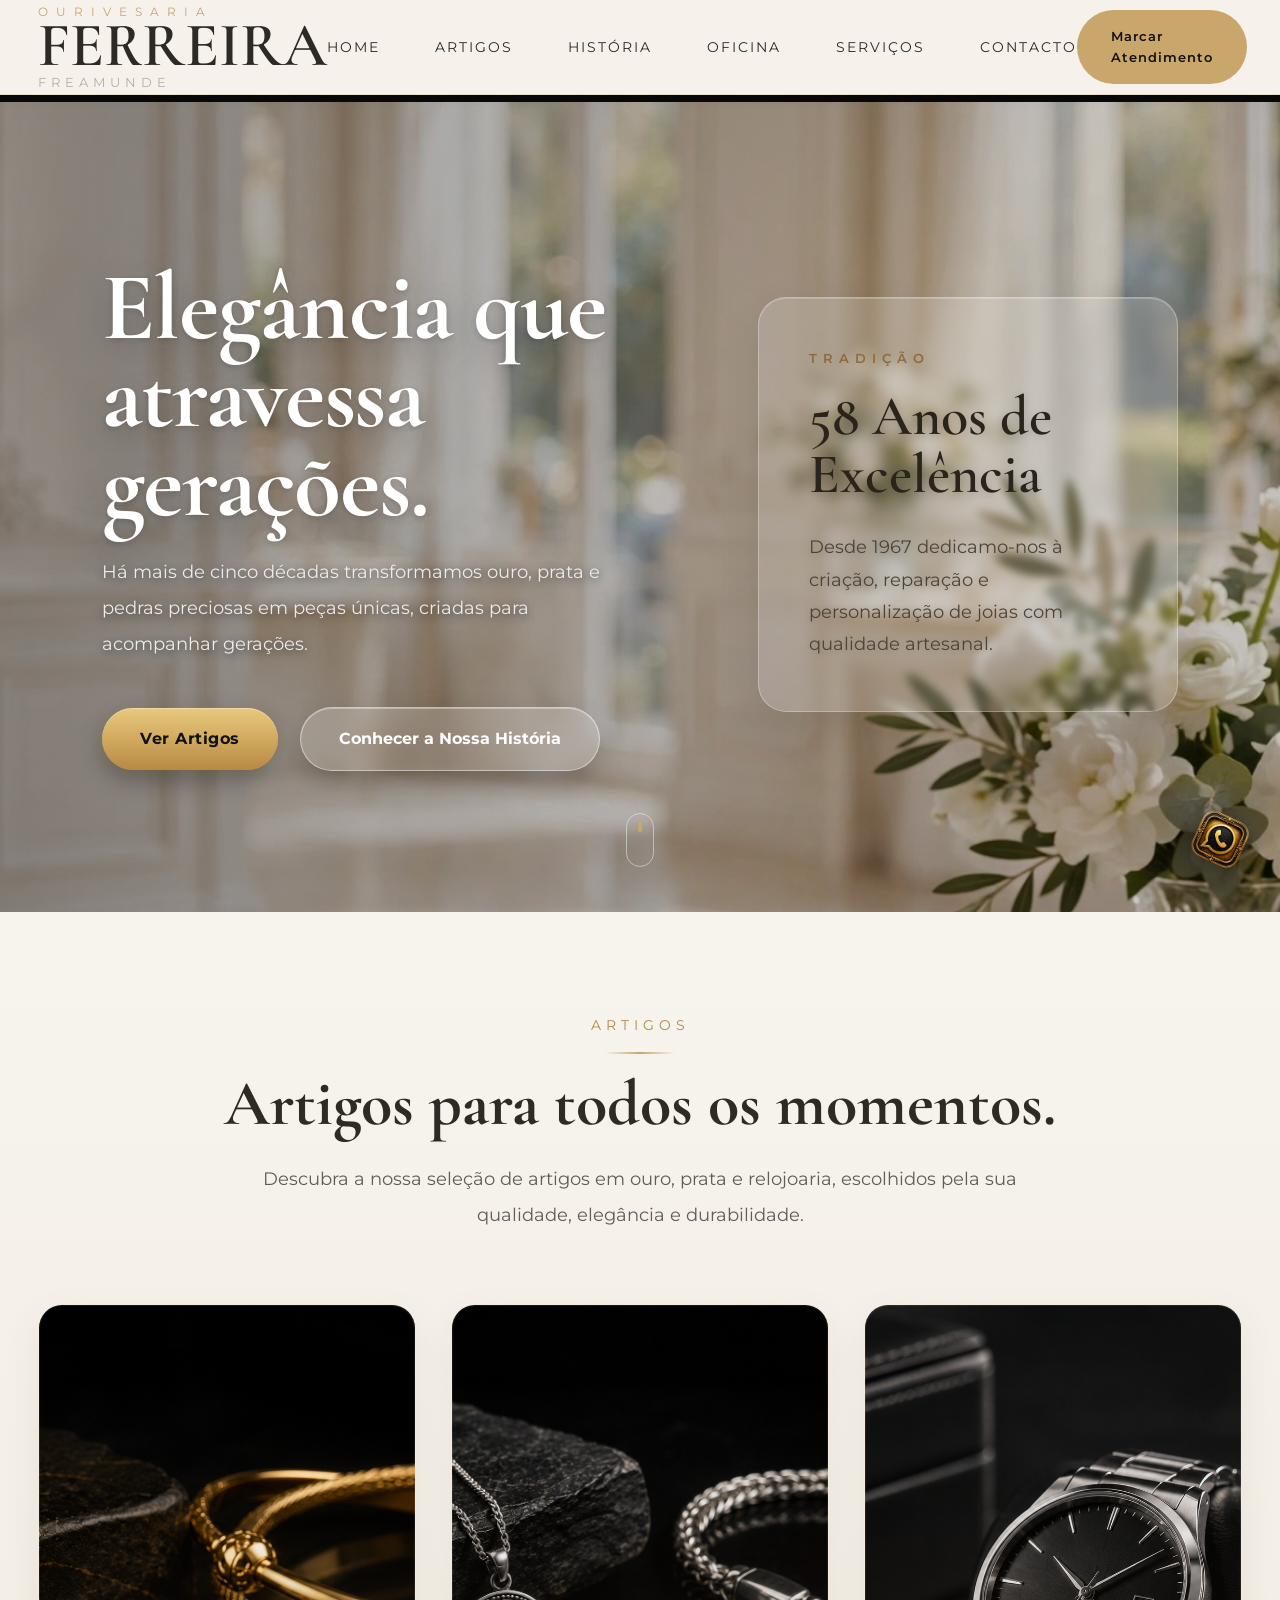
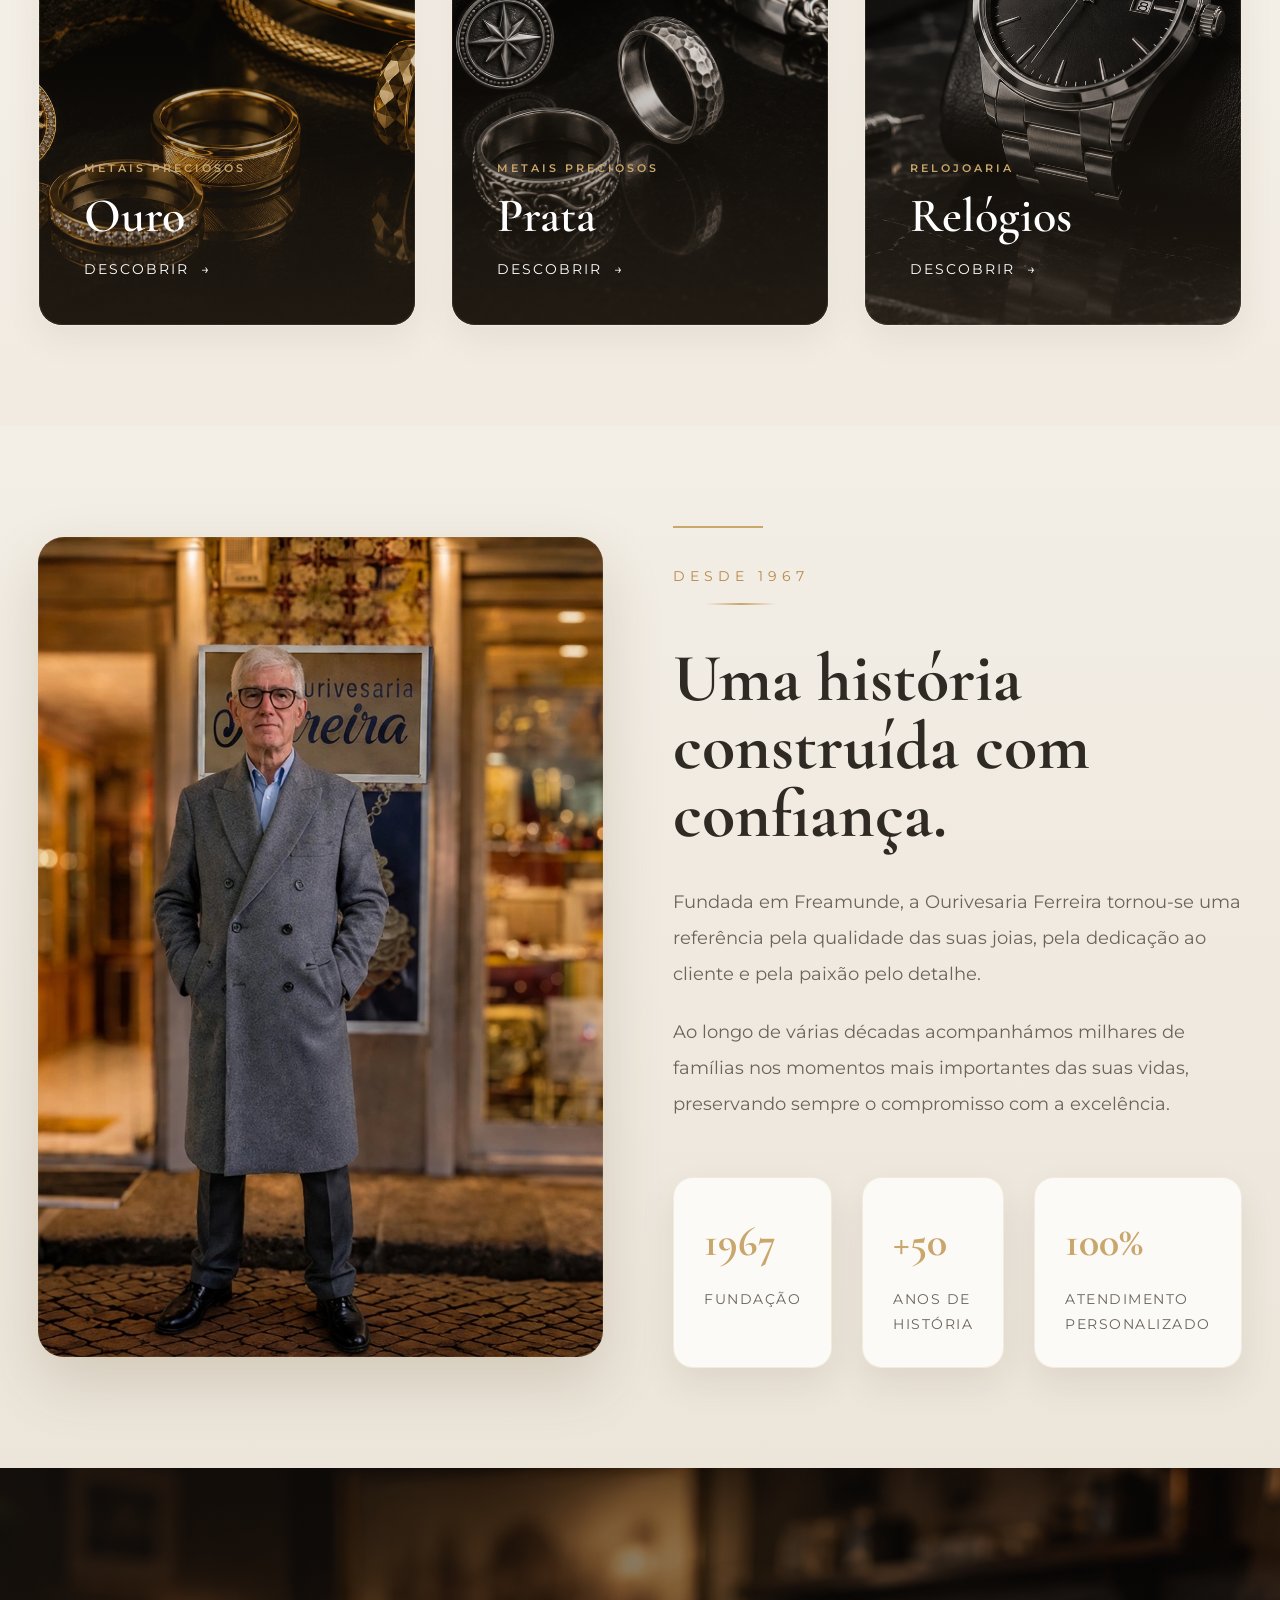
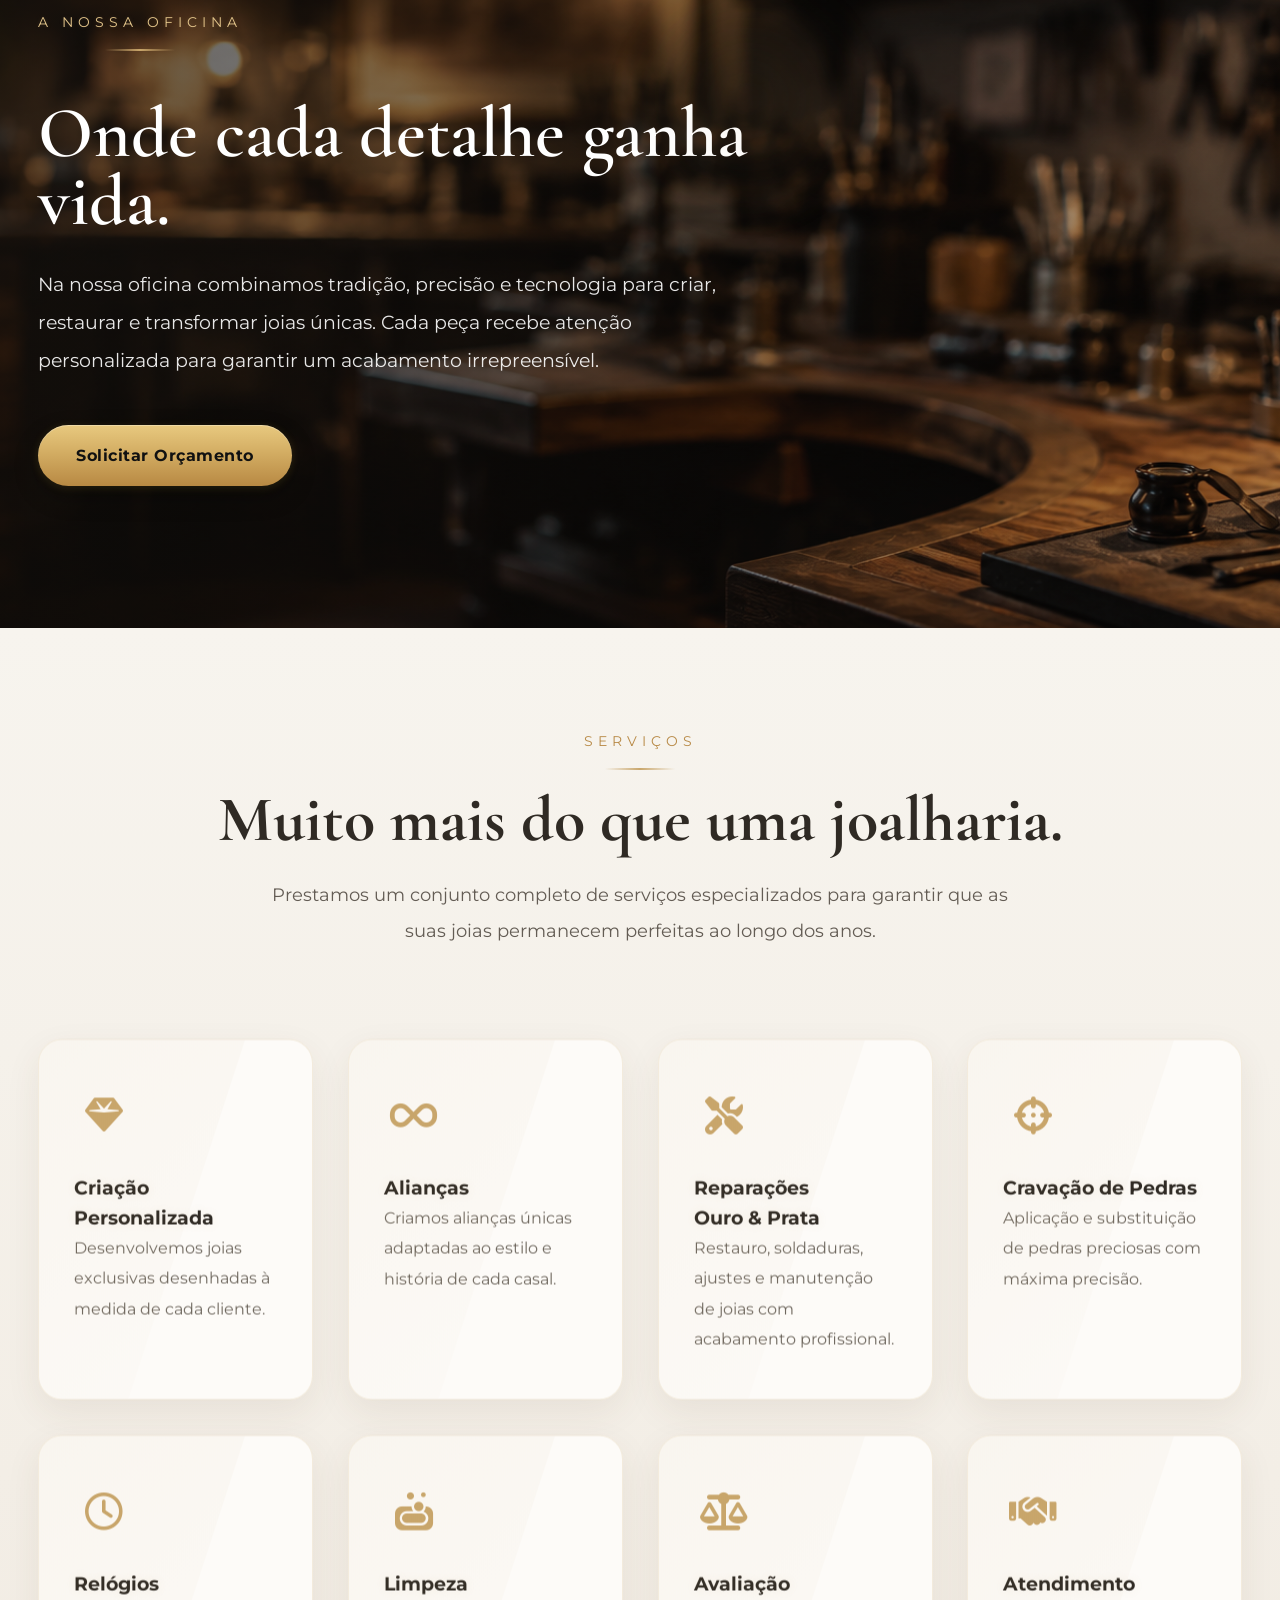
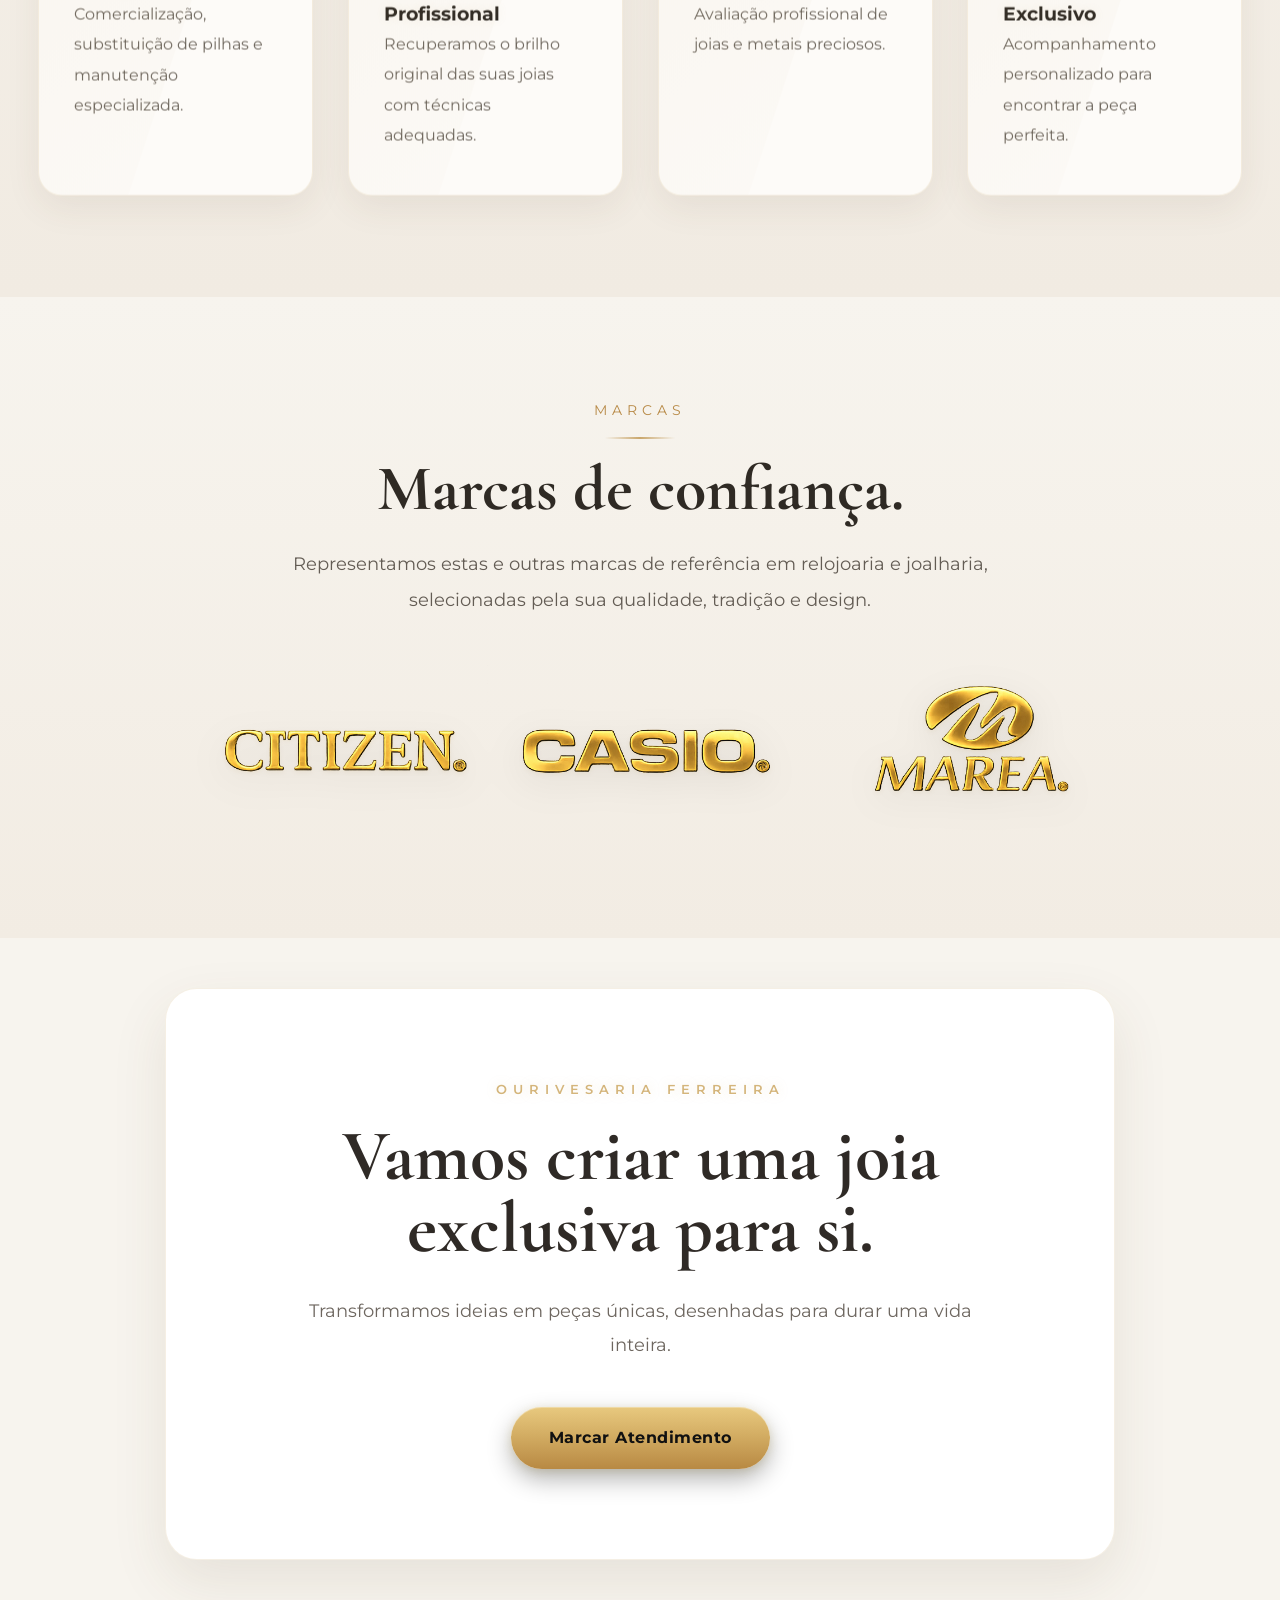
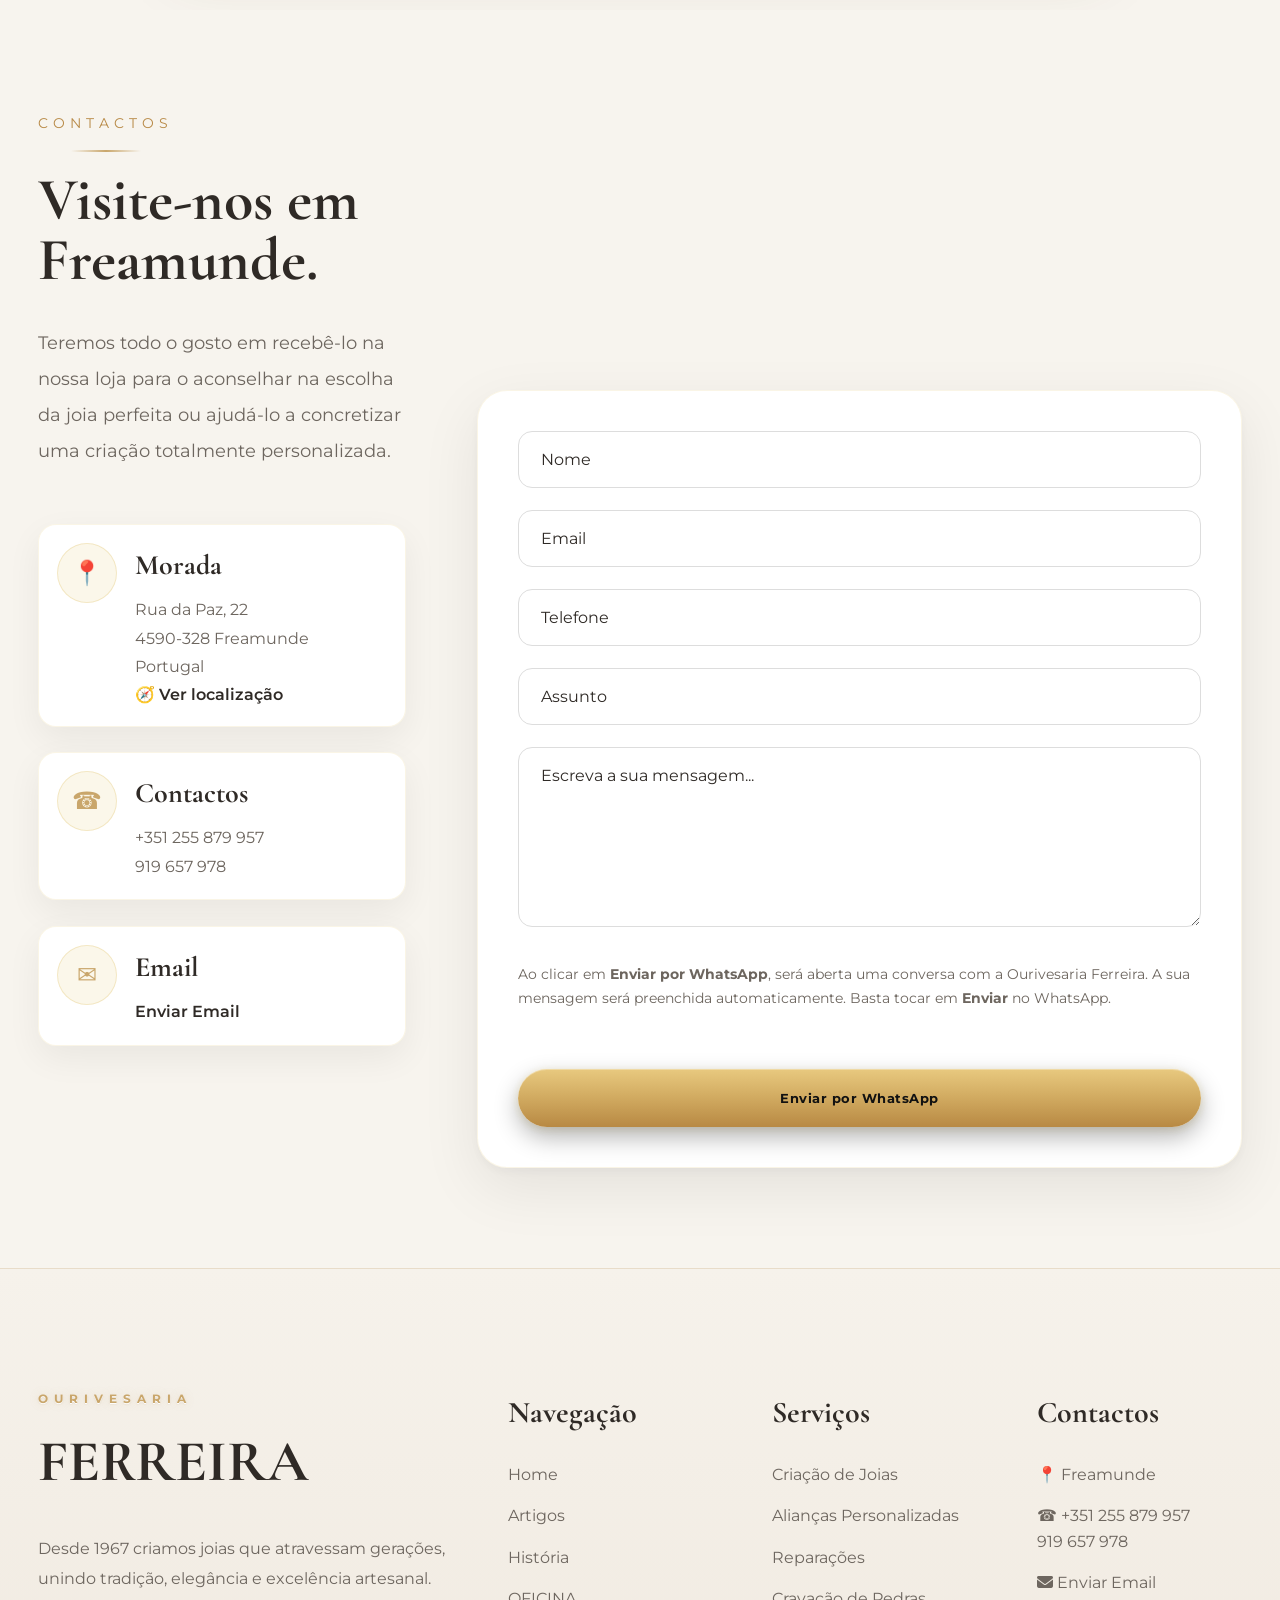
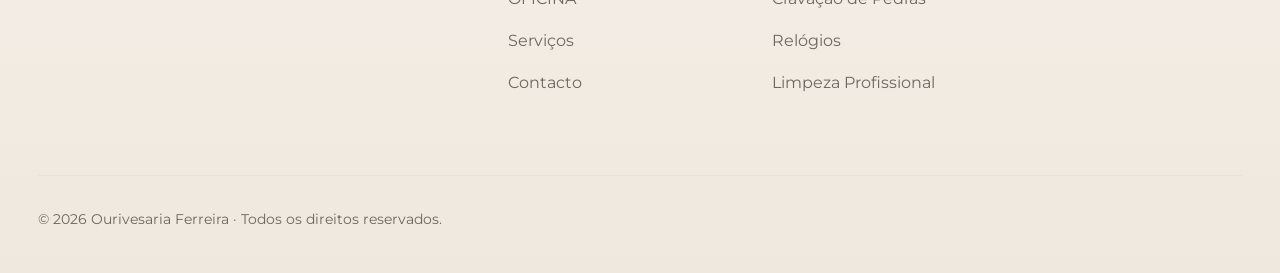
==== commit 31168259: "Update index.html" ====
--- a/index.html
+++ b/index.html
@@ -247,7 +247,7 @@
 
     <article class="article-card">
 
-        <img src="assets/images/articles/gold/card-gold.png" alt="Coleção de joias em ouro">
+        <img src="assets/images/articles/gold/card-gold.png" loading="lazy" alt="Coleção de joias em ouro">
 
         <div class="article-content">
 
@@ -269,7 +269,7 @@
 
     <article class="article-card">
 
-        <img src="assets/images/articles/silver/card-prata.png" alt="Coleção de joias em prata">
+        <img src="assets/images/articles/silver/card-prata.png" loading="lazy" alt="Coleção de joias em prata">
 
         <div class="article-content">
 
@@ -291,7 +291,7 @@
 
     <article class="article-card">
 
-        <img src="assets/images/articles/watches/card-relogios.png" alt="Coleção de relógios">
+        <img src="assets/images/articles/watches/card-relogios.png" loading="lazy" alt="Coleção de relógios">
 
         <div class="article-content">
 
@@ -330,7 +330,8 @@
     <span class="section-tag history-mobile-tag">HISTÓRIA</span>
 
     <img src="assets/images/history/ferreira_com_desfoque2.webp"
-         alt="História da Ourivesaria Ferreira">
+     loading="lazy"
+     alt="História da Ourivesaria Ferreira">
 
     </div>
 
@@ -430,7 +431,7 @@
 
     <div class="atelier-background">
 
-        <img src="assets/images/atelier/atelier-placeholder2.webp" alt="Oficina">
+        <img src="assets/images/atelier/atelier-placeholder2.webp" loading="lazy" alt="Oficina">
 
     </div>
 
@@ -669,7 +670,8 @@
         <div class="brands-logos">
 
             <img src="assets/images/brands/brands-transparente2.png"
-                 alt="Marcas Citizen, Casio e Marea">
+            loading="lazy"
+            alt="Marcas Citizen, Casio e Marea">
 
         </div>
 
@@ -1249,22 +1251,6 @@
 
 
 <!-- ===========================================
-PRELOAD IMAGES
-=========================================== -->
-
-<div class="preload-images">
-
-    <img src="assets/images/hero/luxury_gold_desktop.webp?v=2" alt="">
-
-    <img src="assets/images/hero/luxury_gold_mobile.webp?v=2" alt="">
-
-    <img src="assets/images/history/history.jpg" alt="">
-
-    <img src="assets/images/atelier/atelier.jpg" alt="">
-
-</div>
-
-<!-- ===========================================
 SCRIPTS
 =========================================== -->
 
--- a/assets/css/style.css
+++ b/assets/css/style.css
@@ -744,7 +744,7 @@
 
 }
 
-.hero h2{
+.hero h1{
 
     font-family:'Cormorant Garamond',serif;
 
@@ -2952,7 +2952,7 @@
 
     }
 
-    .hero h2{
+    .hero h1{
 
         font-size:54px;
 
@@ -3045,7 +3045,7 @@
 
     }
 
-    .hero h2{
+    .hero h1{
 
         font-size:42px;
 
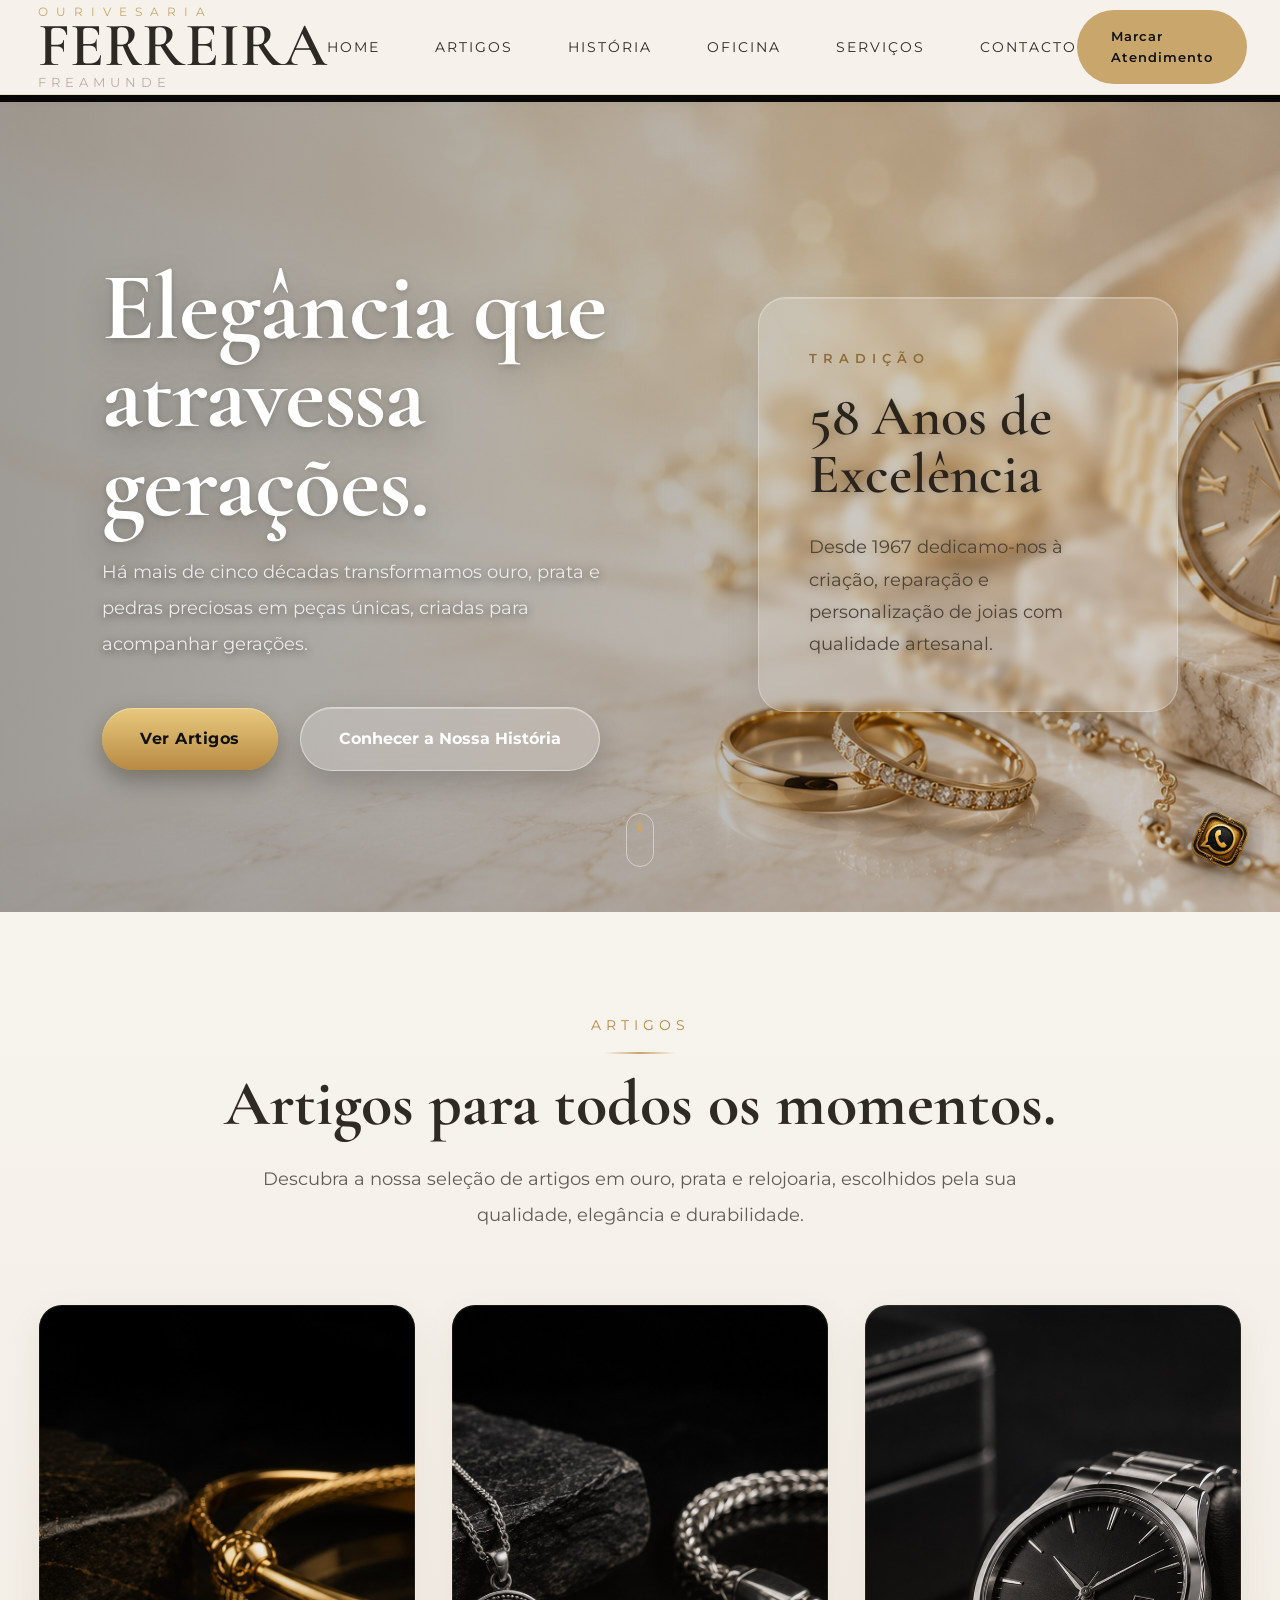
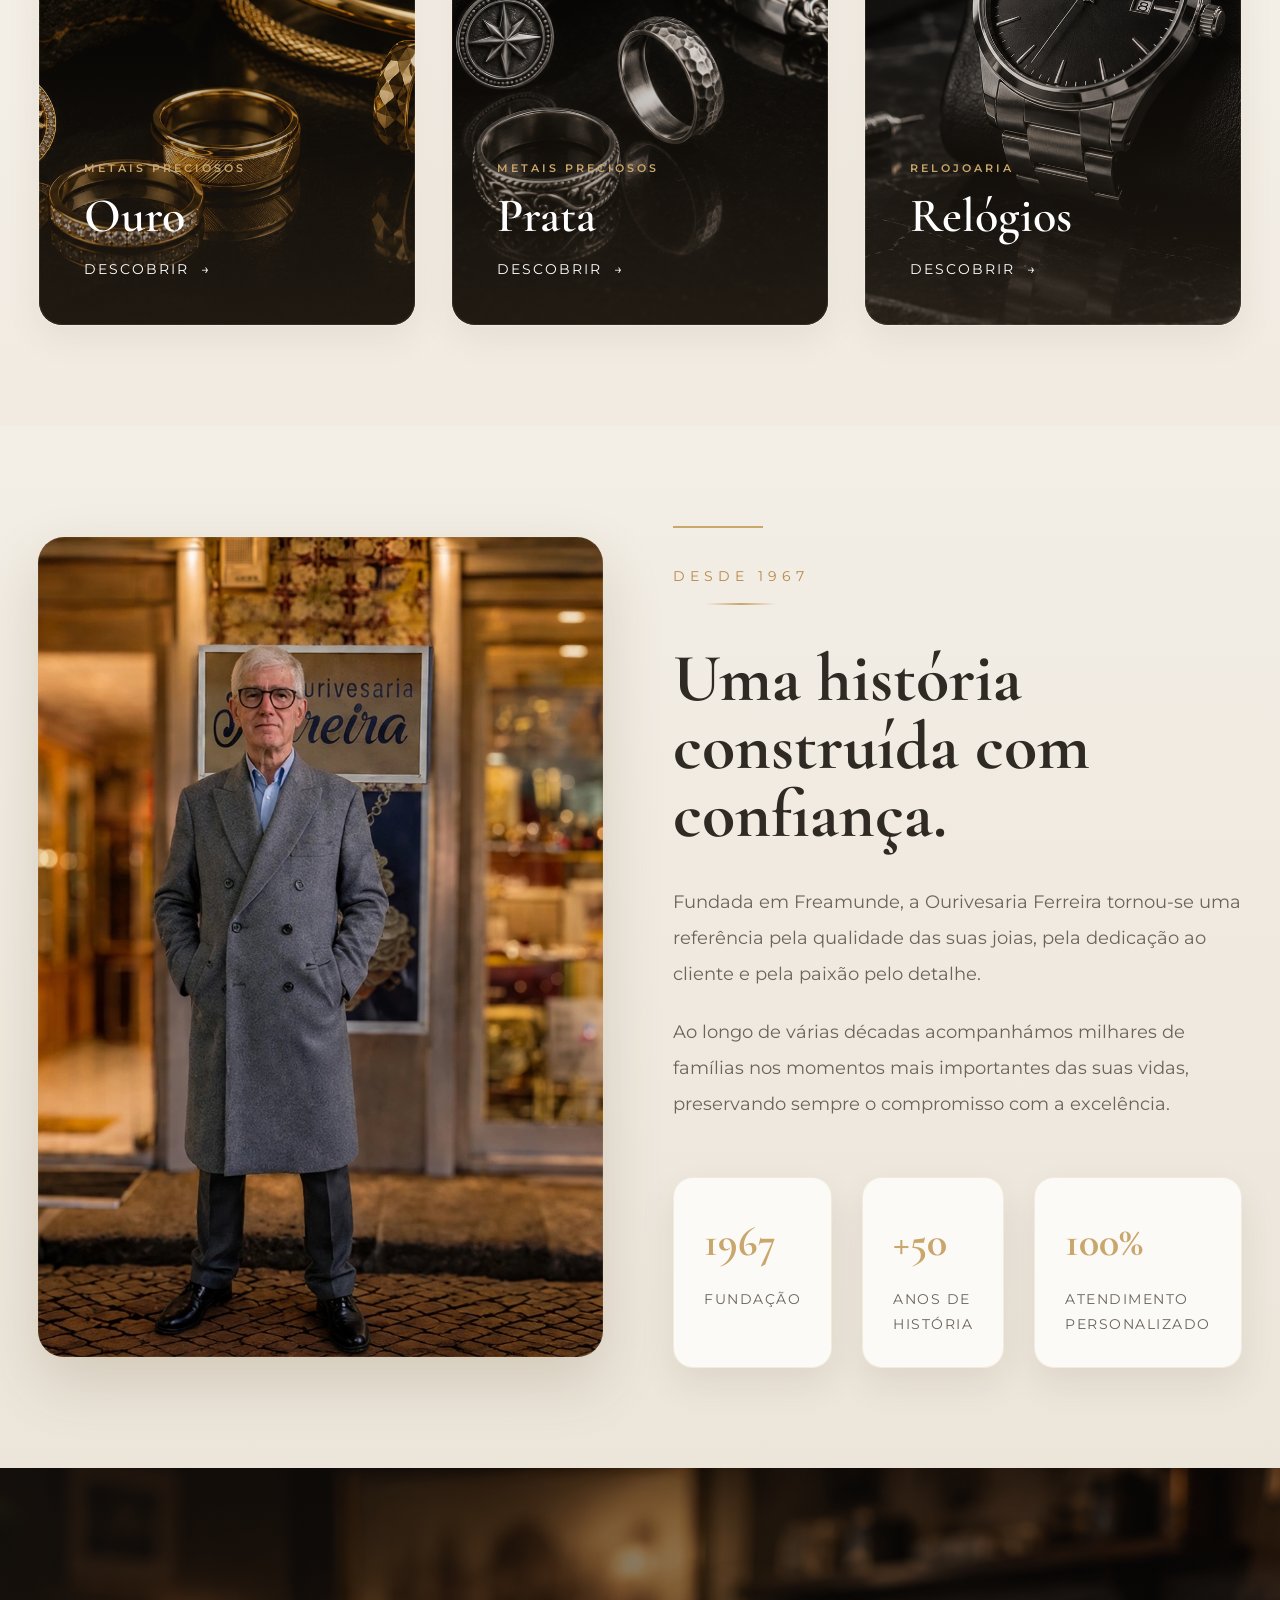
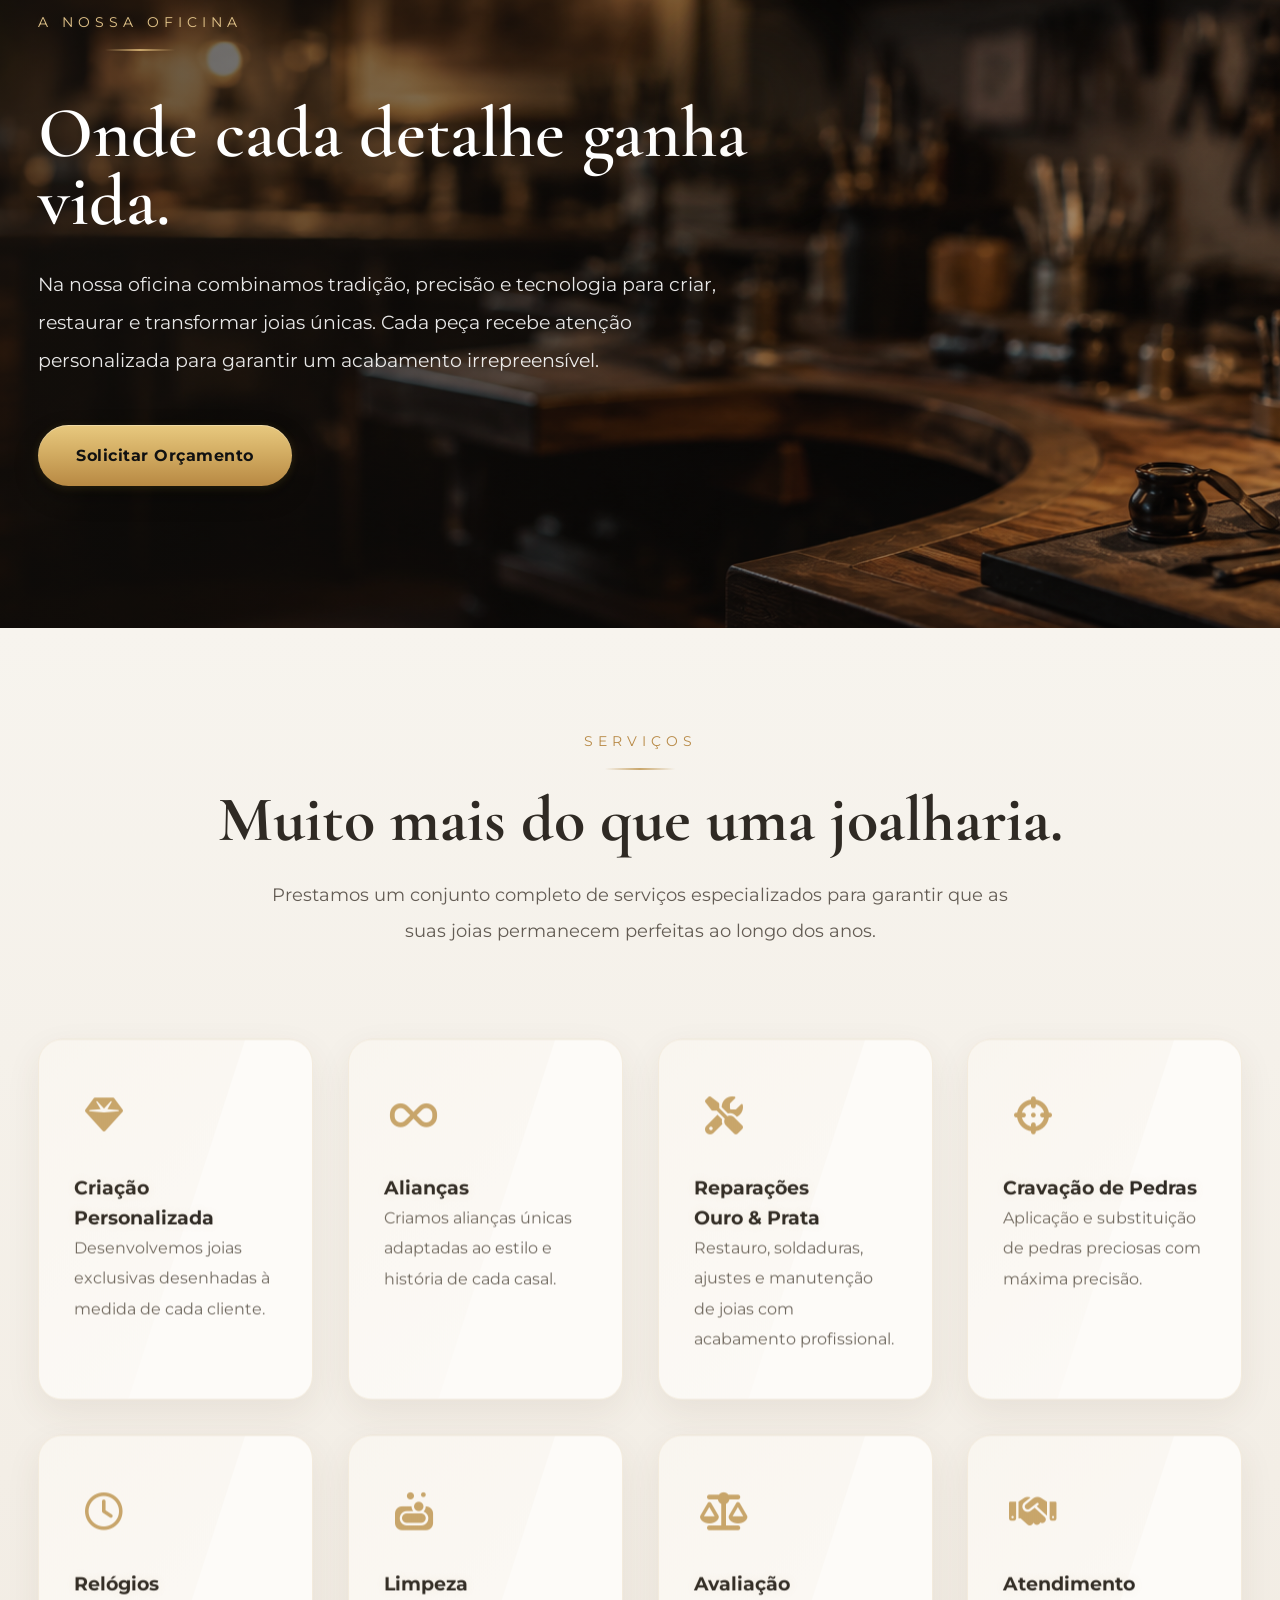
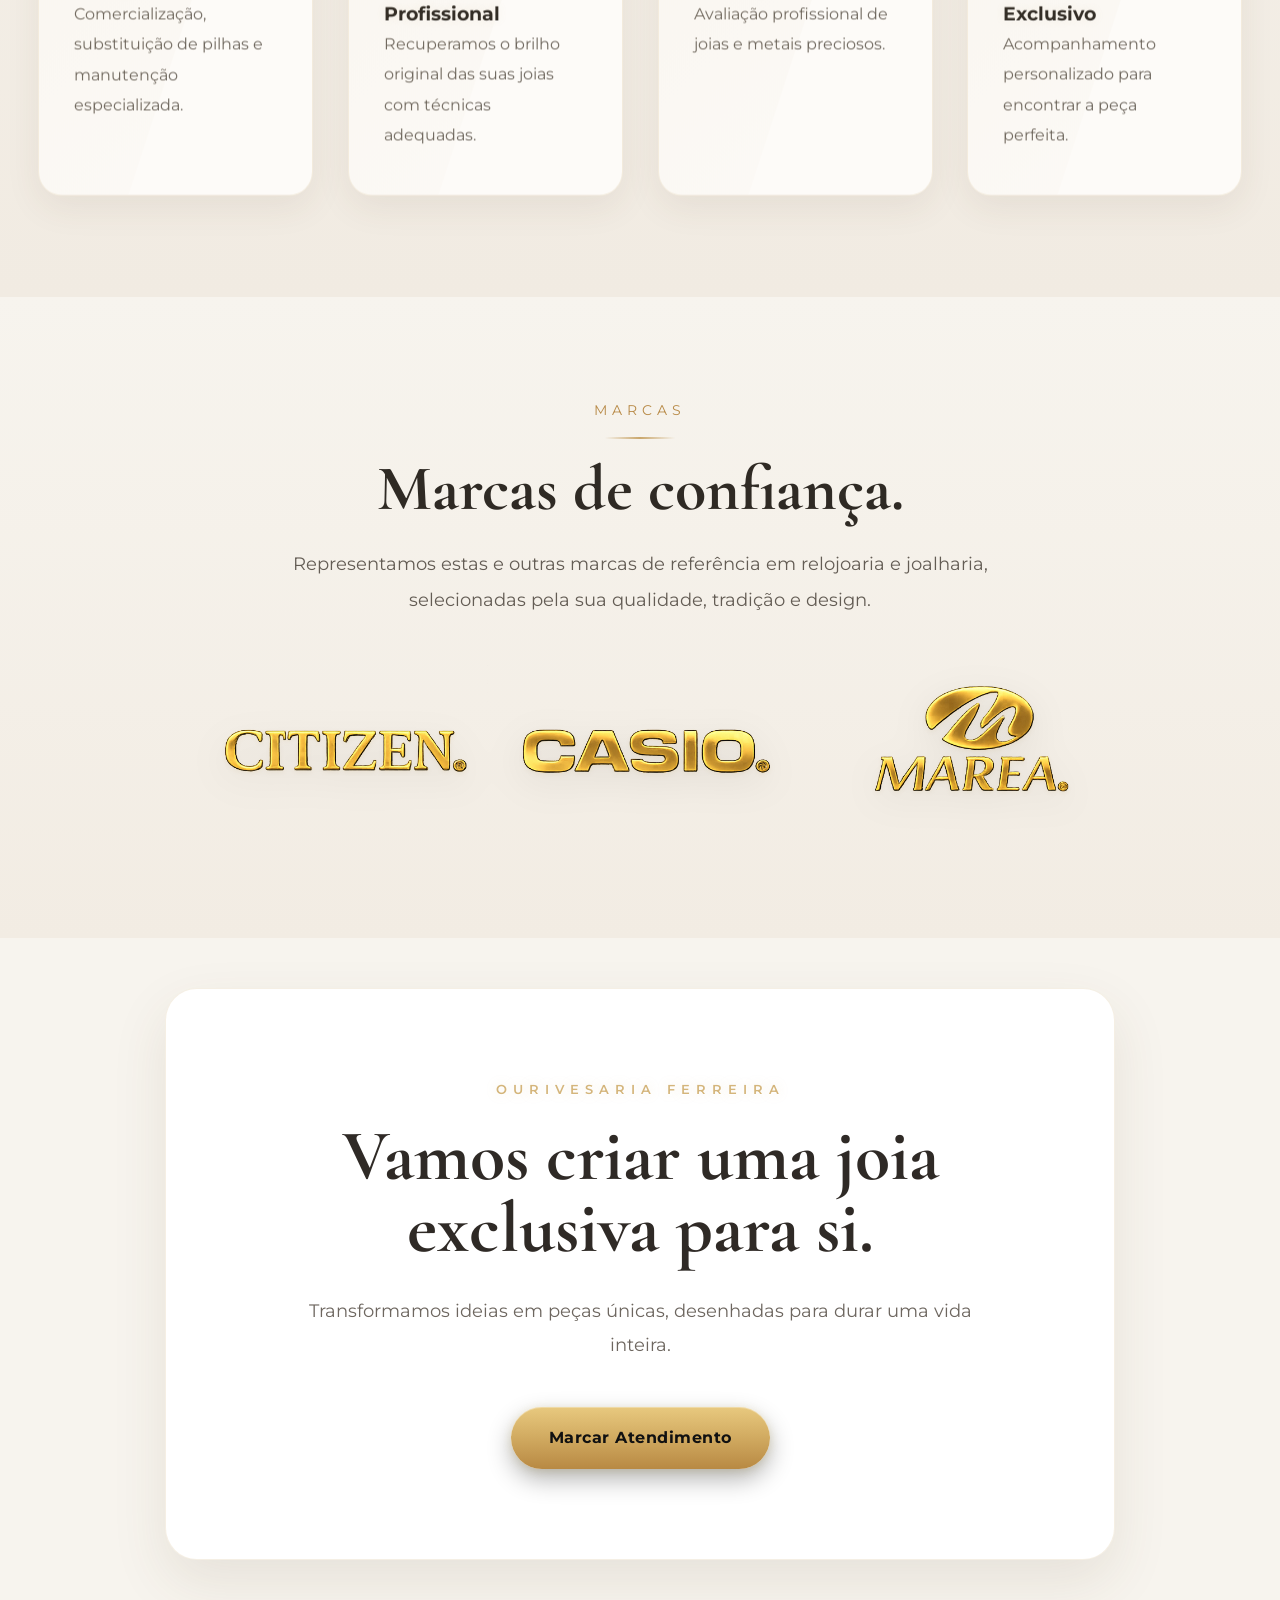
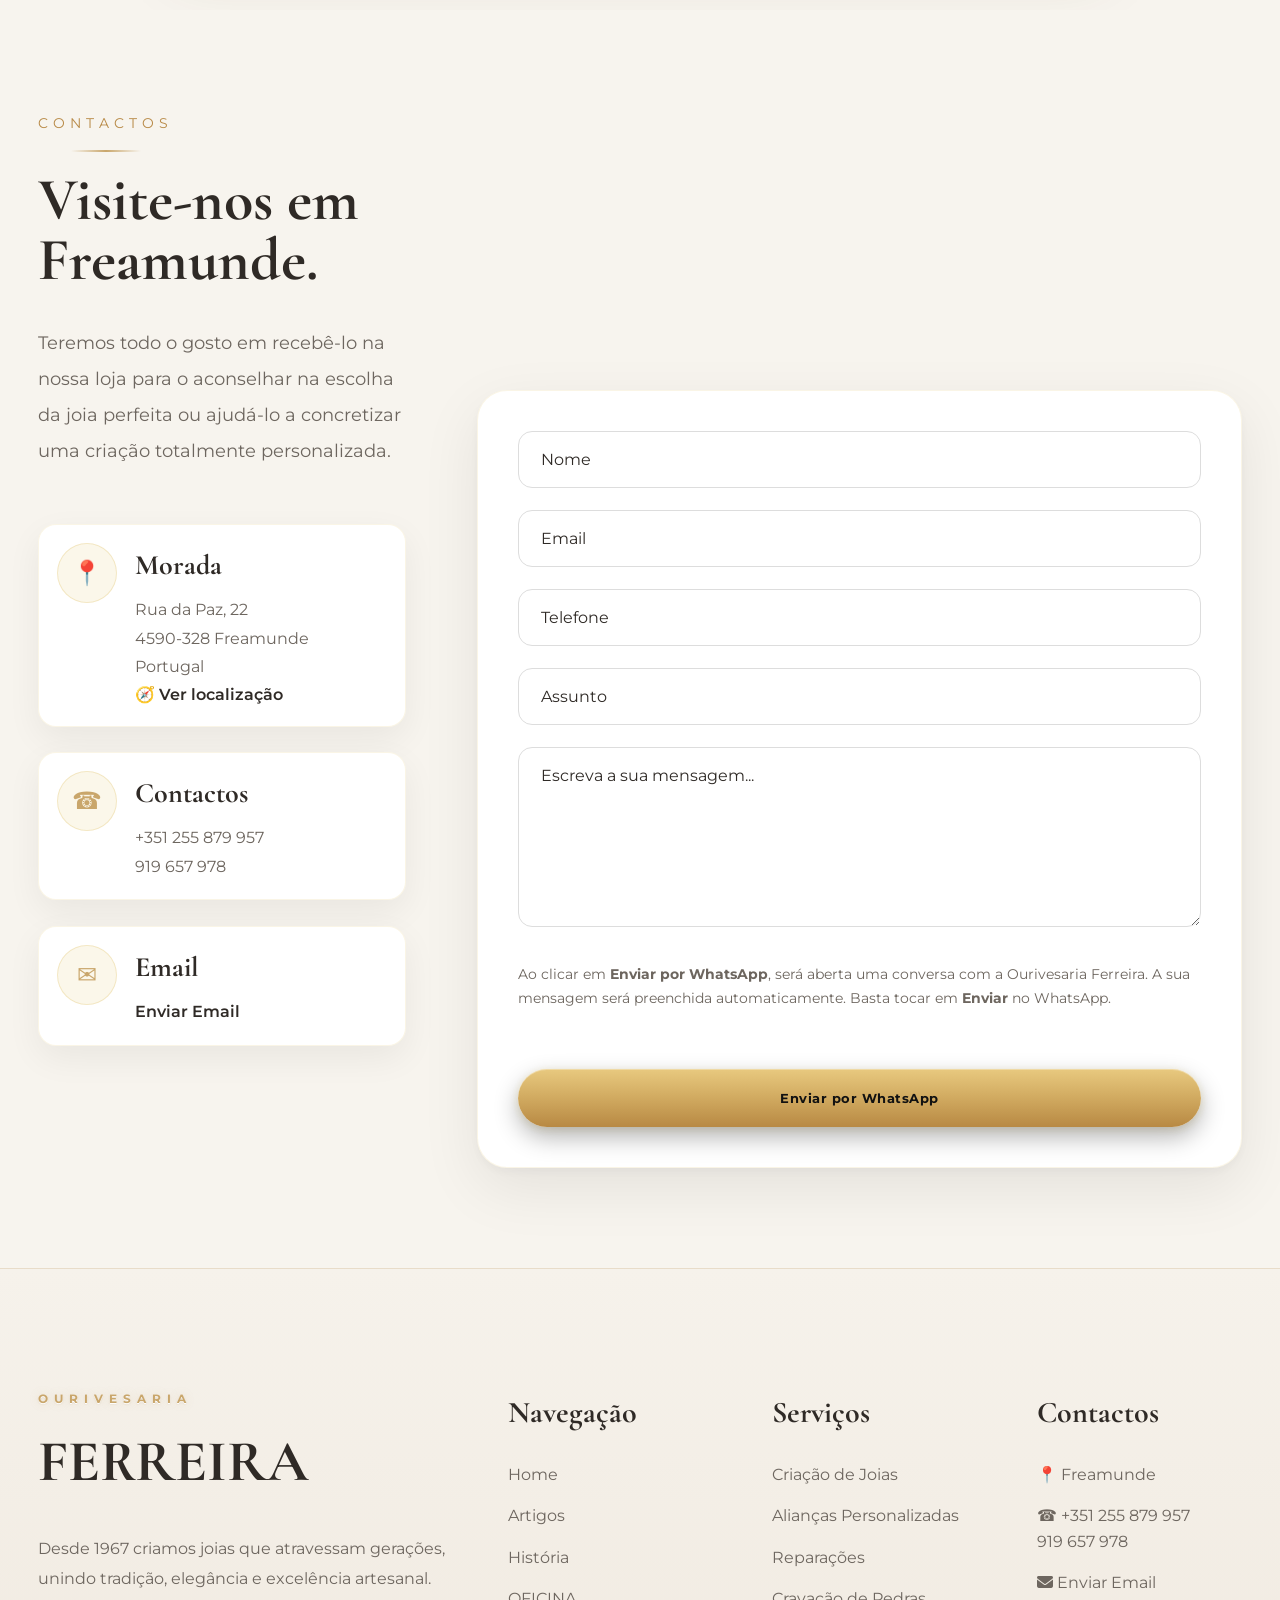
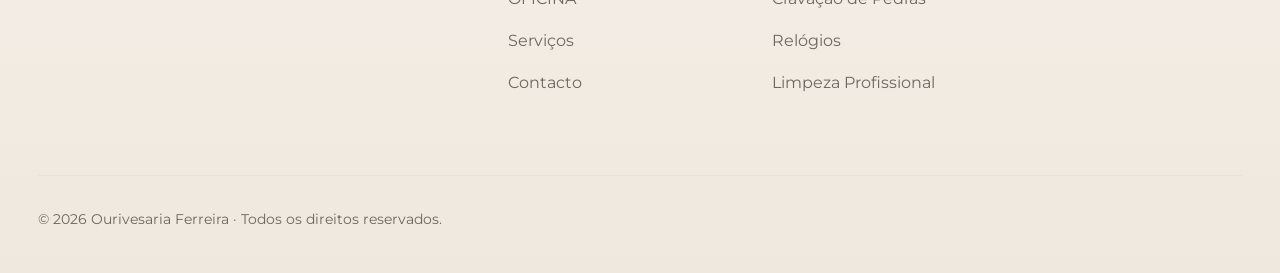
==== commit 9dc19288: "Remove Google Fonts CDN do head — fontes 100% self-hosted - Remove os links preconnect (fonts.google" ====
--- a/index.html
+++ b/index.html
@@ -23,10 +23,6 @@
 <meta name="twitter:description" content="Desde 1967. Joias exclusivas, alianças, anéis, relógios e peças personalizadas.">
 <meta name="twitter:image" content="https://datofz89.github.io/ourivesaria-ferreira/assets/images/hero/light/hero-light.png">
 
-<link rel="preconnect" href="https://fonts.googleapis.com">
-<link rel="preconnect" href="https://fonts.gstatic.com" crossorigin>
-
-<link href="https://fonts.googleapis.com/css2?family=Cormorant+Garamond:wght@300;400;500;600;700&family=Montserrat:wght@300;400;500;600;700&display=swap" rel="stylesheet">
 
 <link rel="stylesheet" href="https://cdnjs.cloudflare.com/ajax/libs/font-awesome/6.7.2/css/all.min.css">
 
--- a/assets/css/style.css
+++ b/assets/css/style.css
@@ -2,6 +2,27 @@
 OURIVESARIA FERREIRA
 STYLE.CSS
 ==================================================*/
+
+/*=========================
+FONTS (self-hosted)
+=========================*/
+
+@font-face{
+    font-family:'Cormorant Garamond';
+    src:url('../fonts/CormorantGaramond-Variable.woff2') format('woff2-variations');
+    font-weight:300 700;
+    font-style:normal;
+    font-display:swap;
+}
+
+@font-face{
+    font-family:'Montserrat';
+    src:url('../fonts/Montserrat-Variable.woff2') format('woff2-variations');
+    font-weight:300 700;
+    font-style:normal;
+    font-display:swap;
+}
+
 
 /*=========================
 RESET
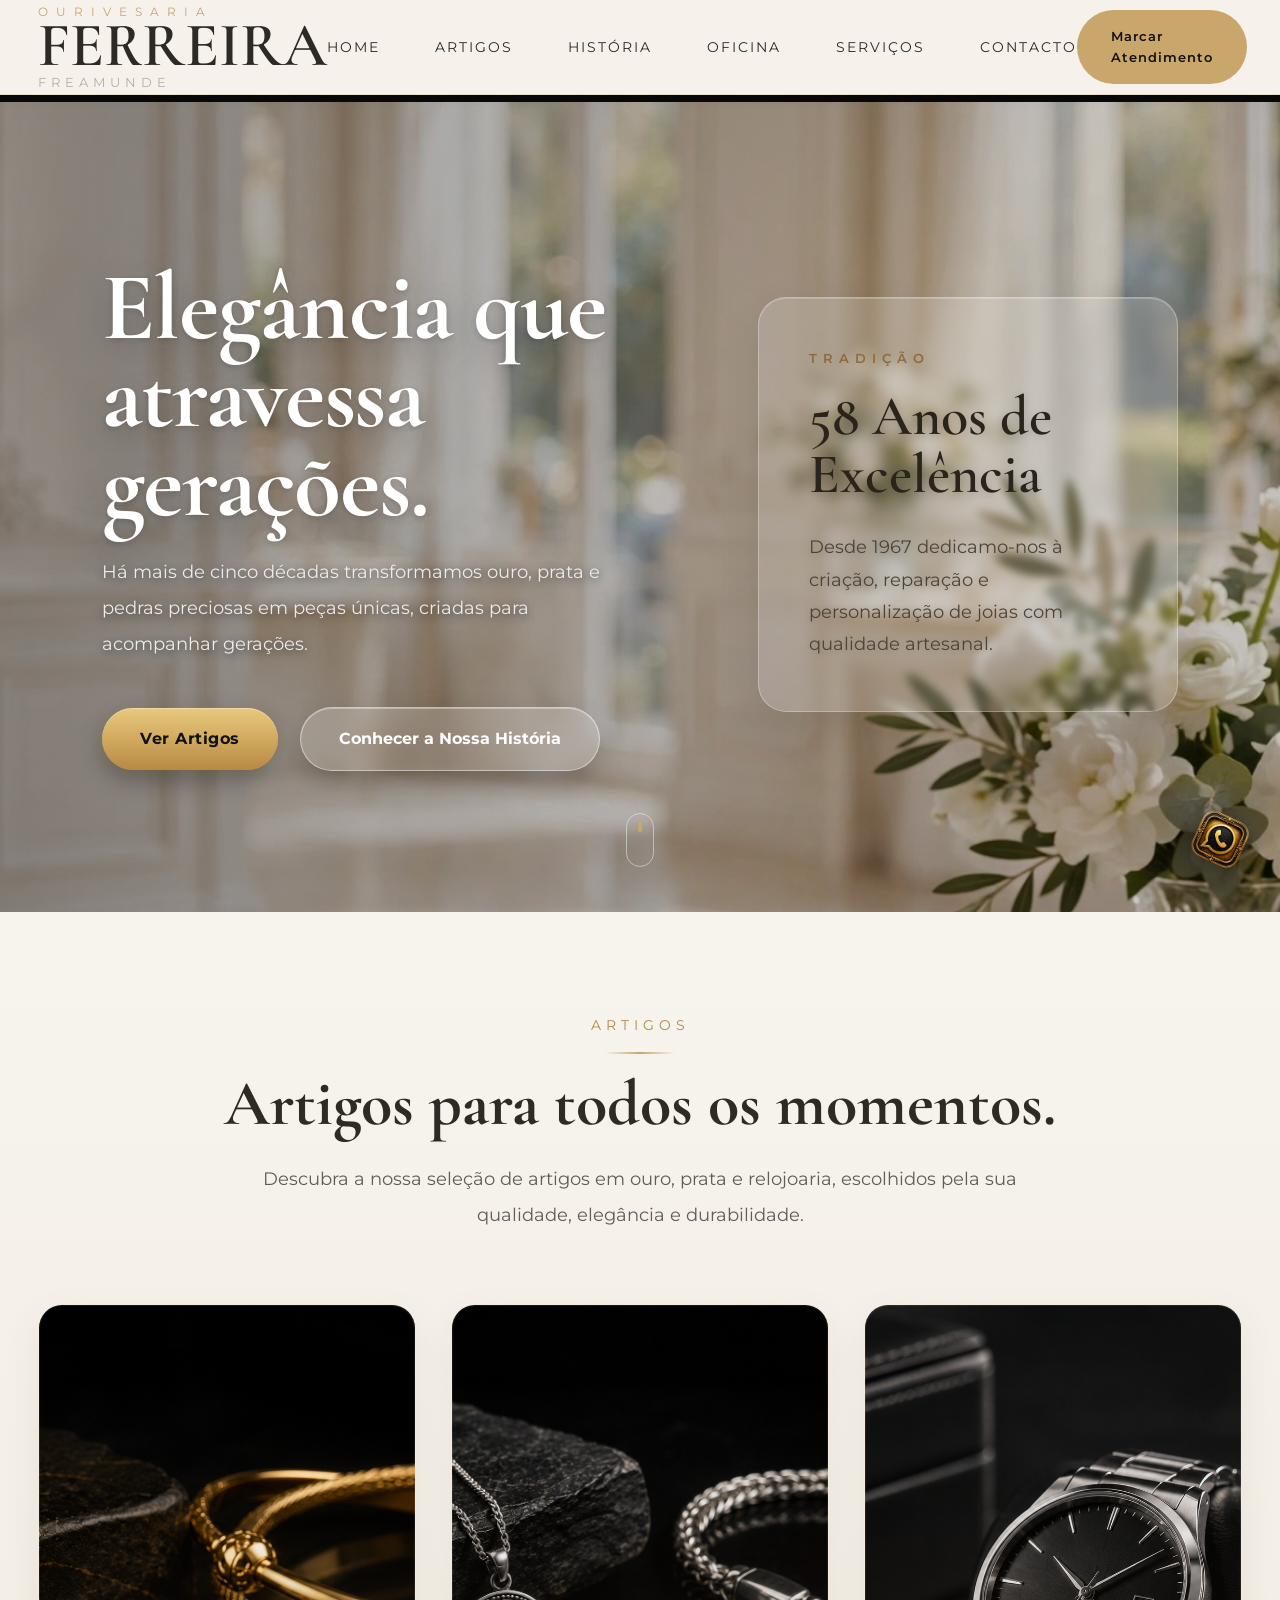
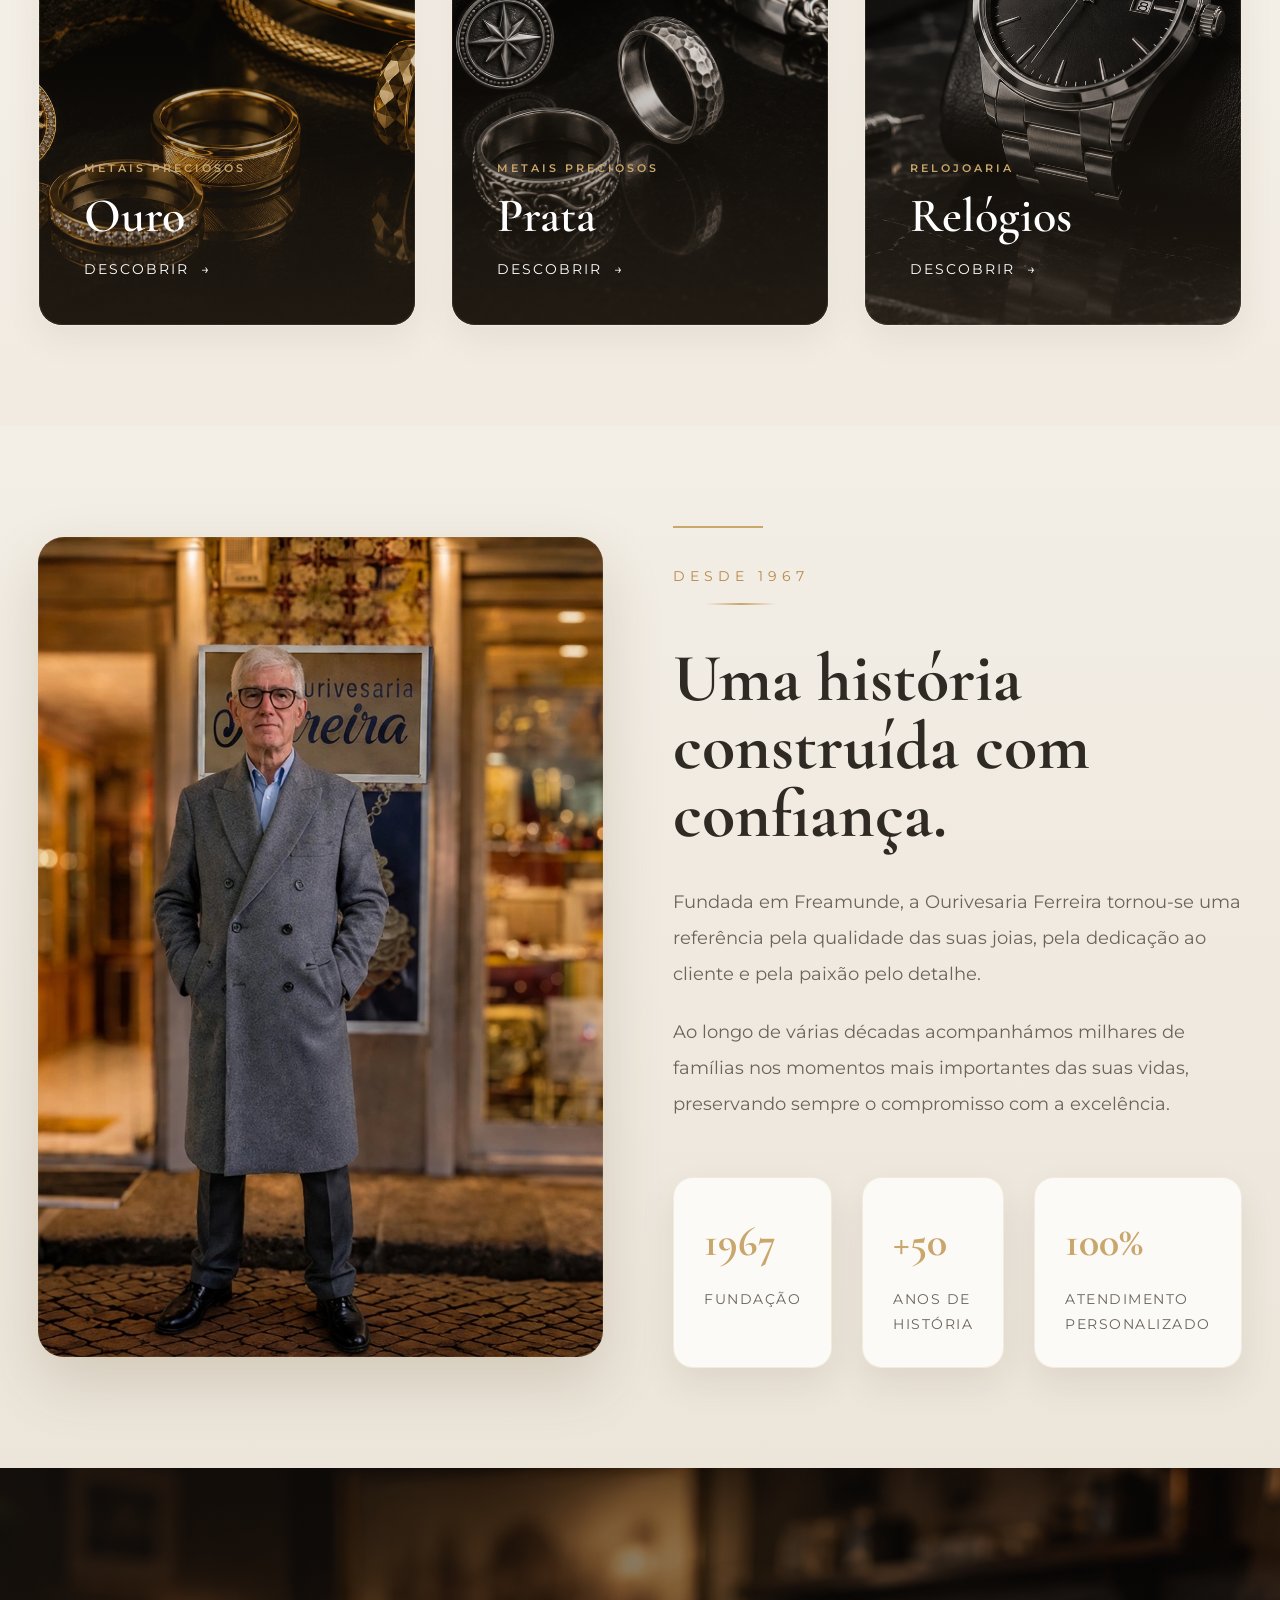
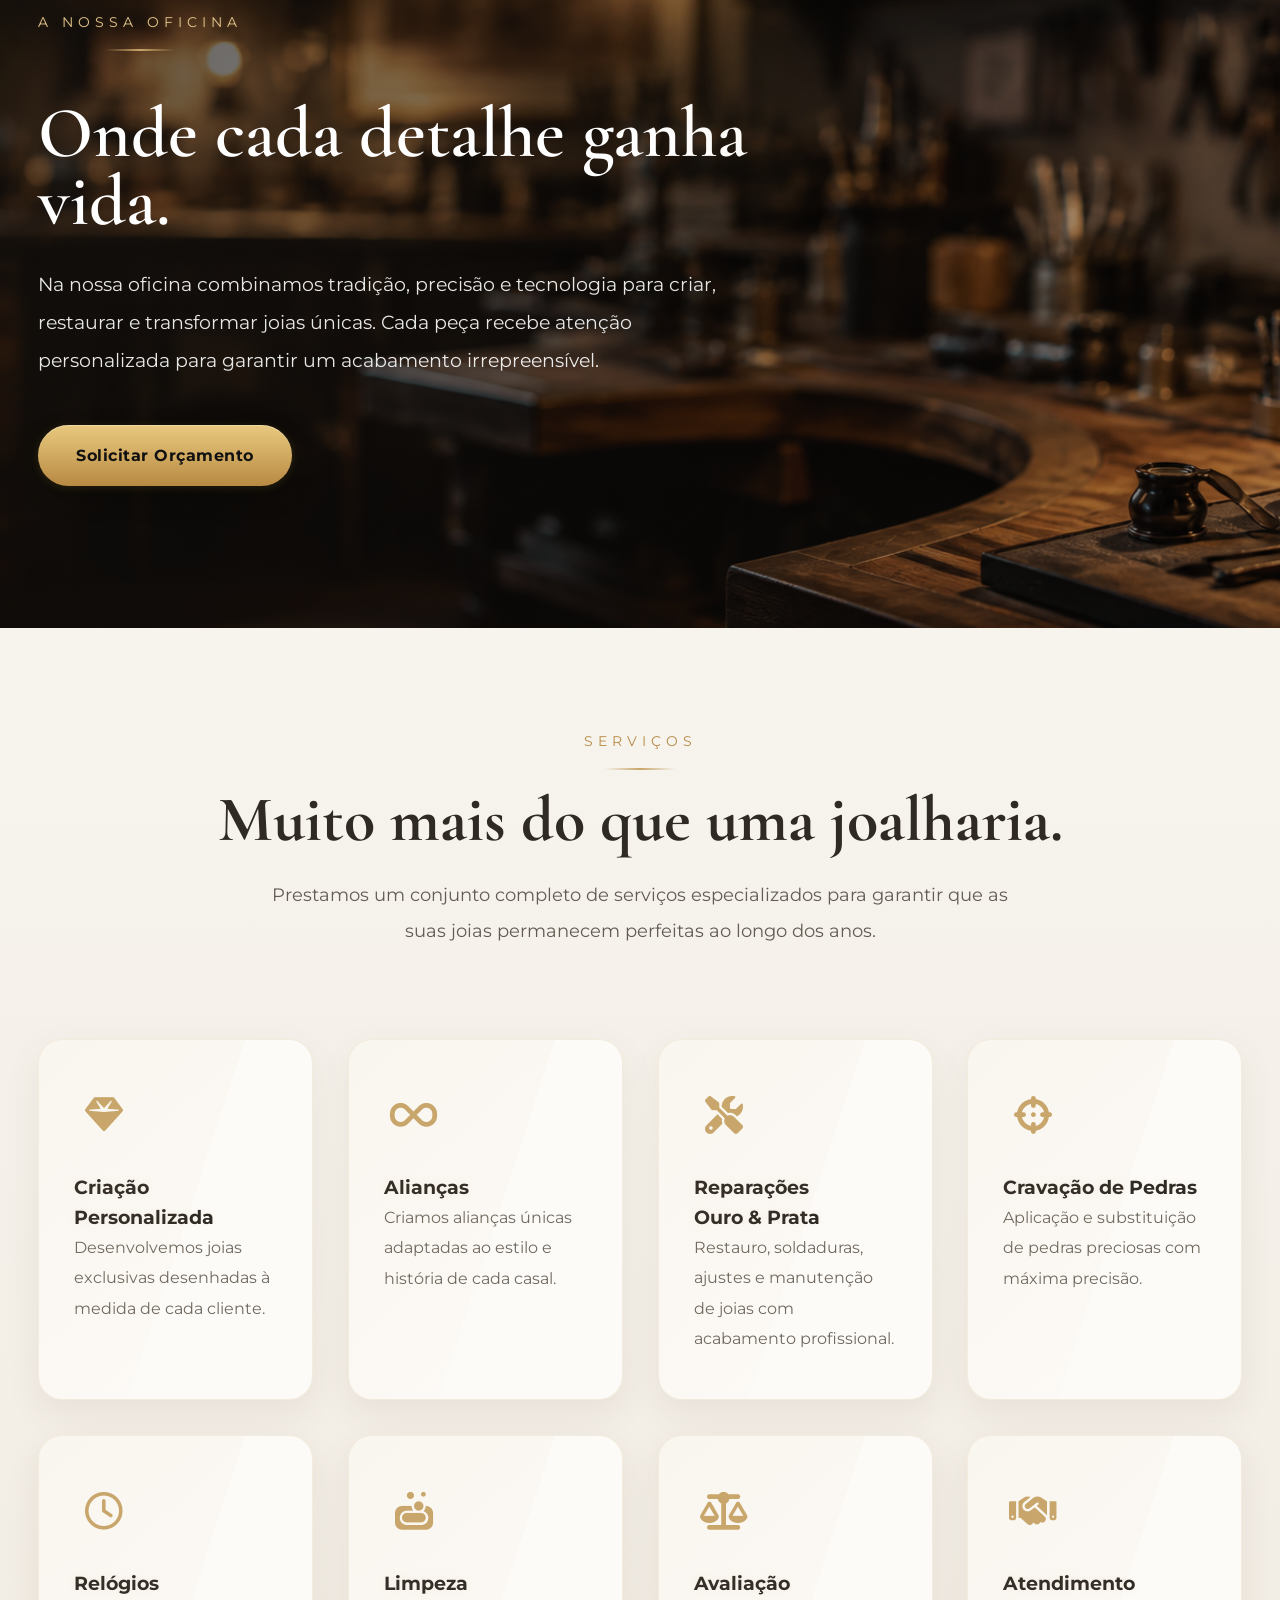
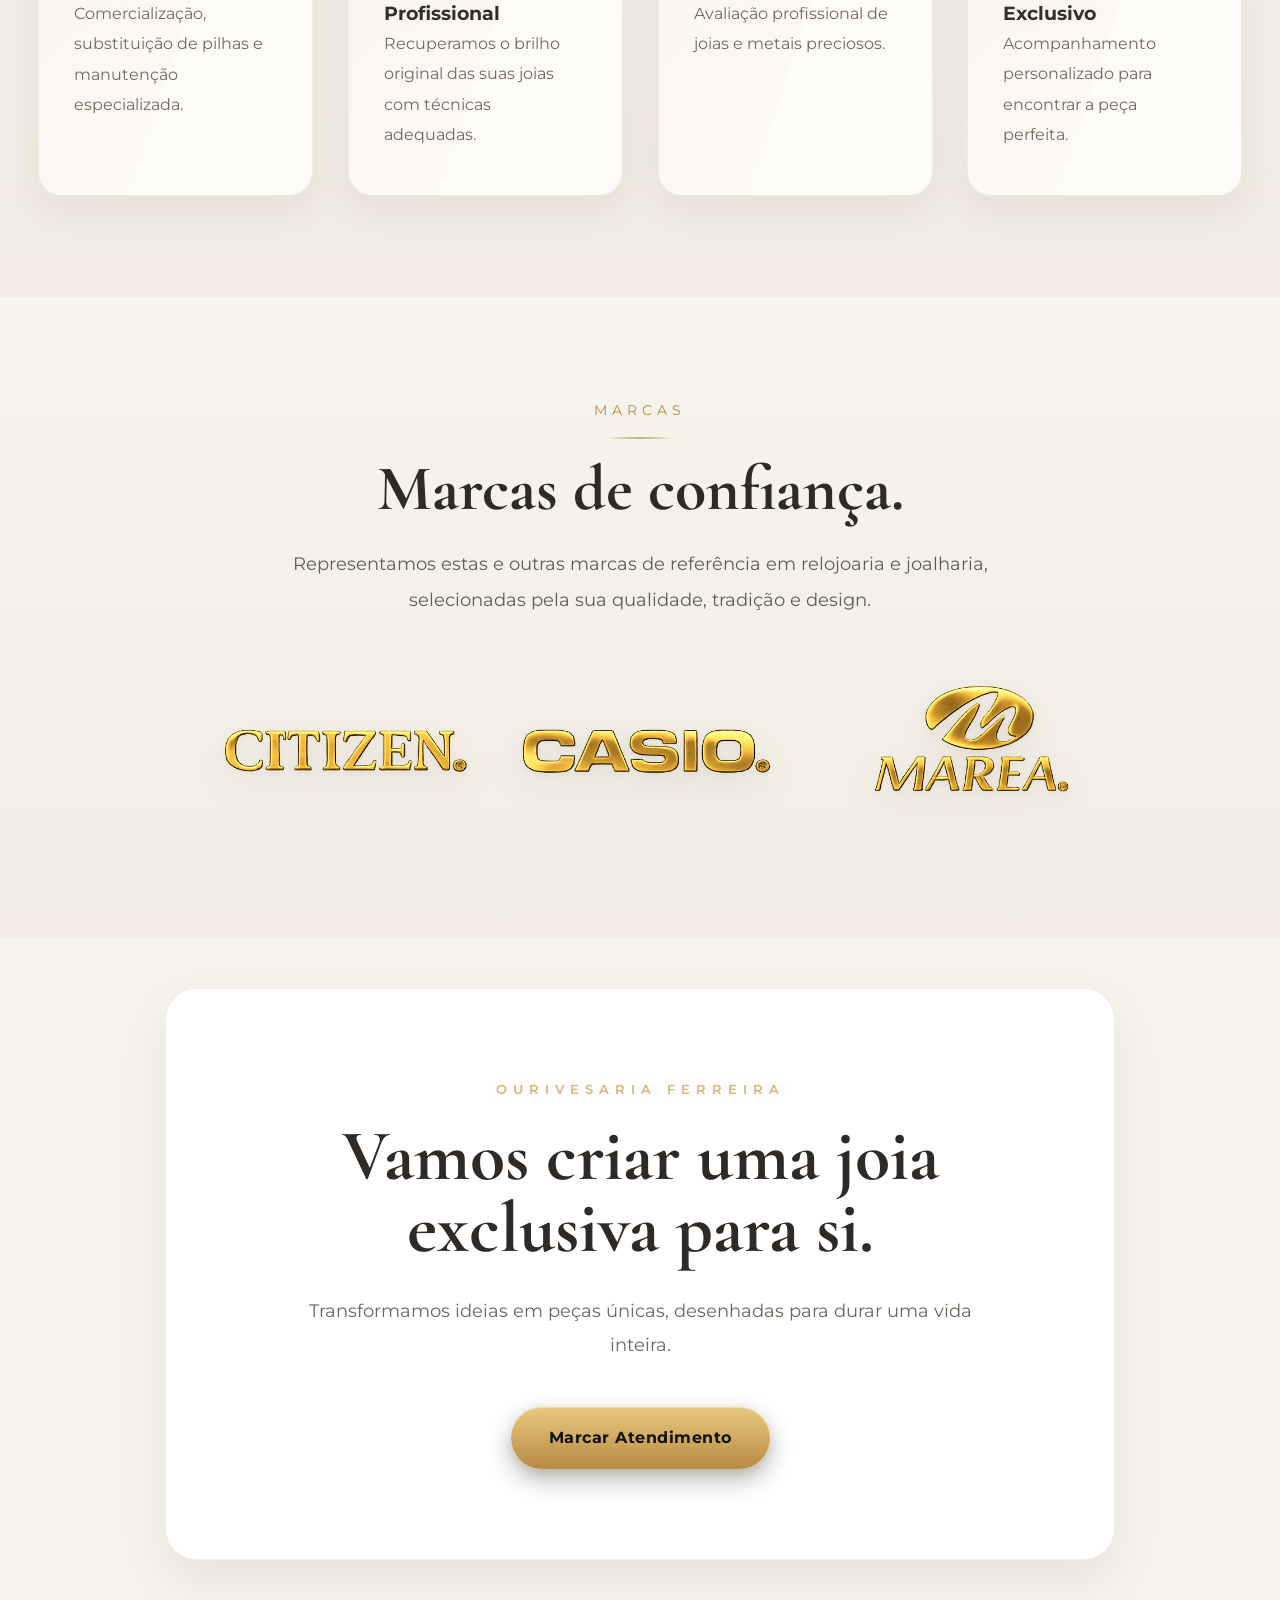
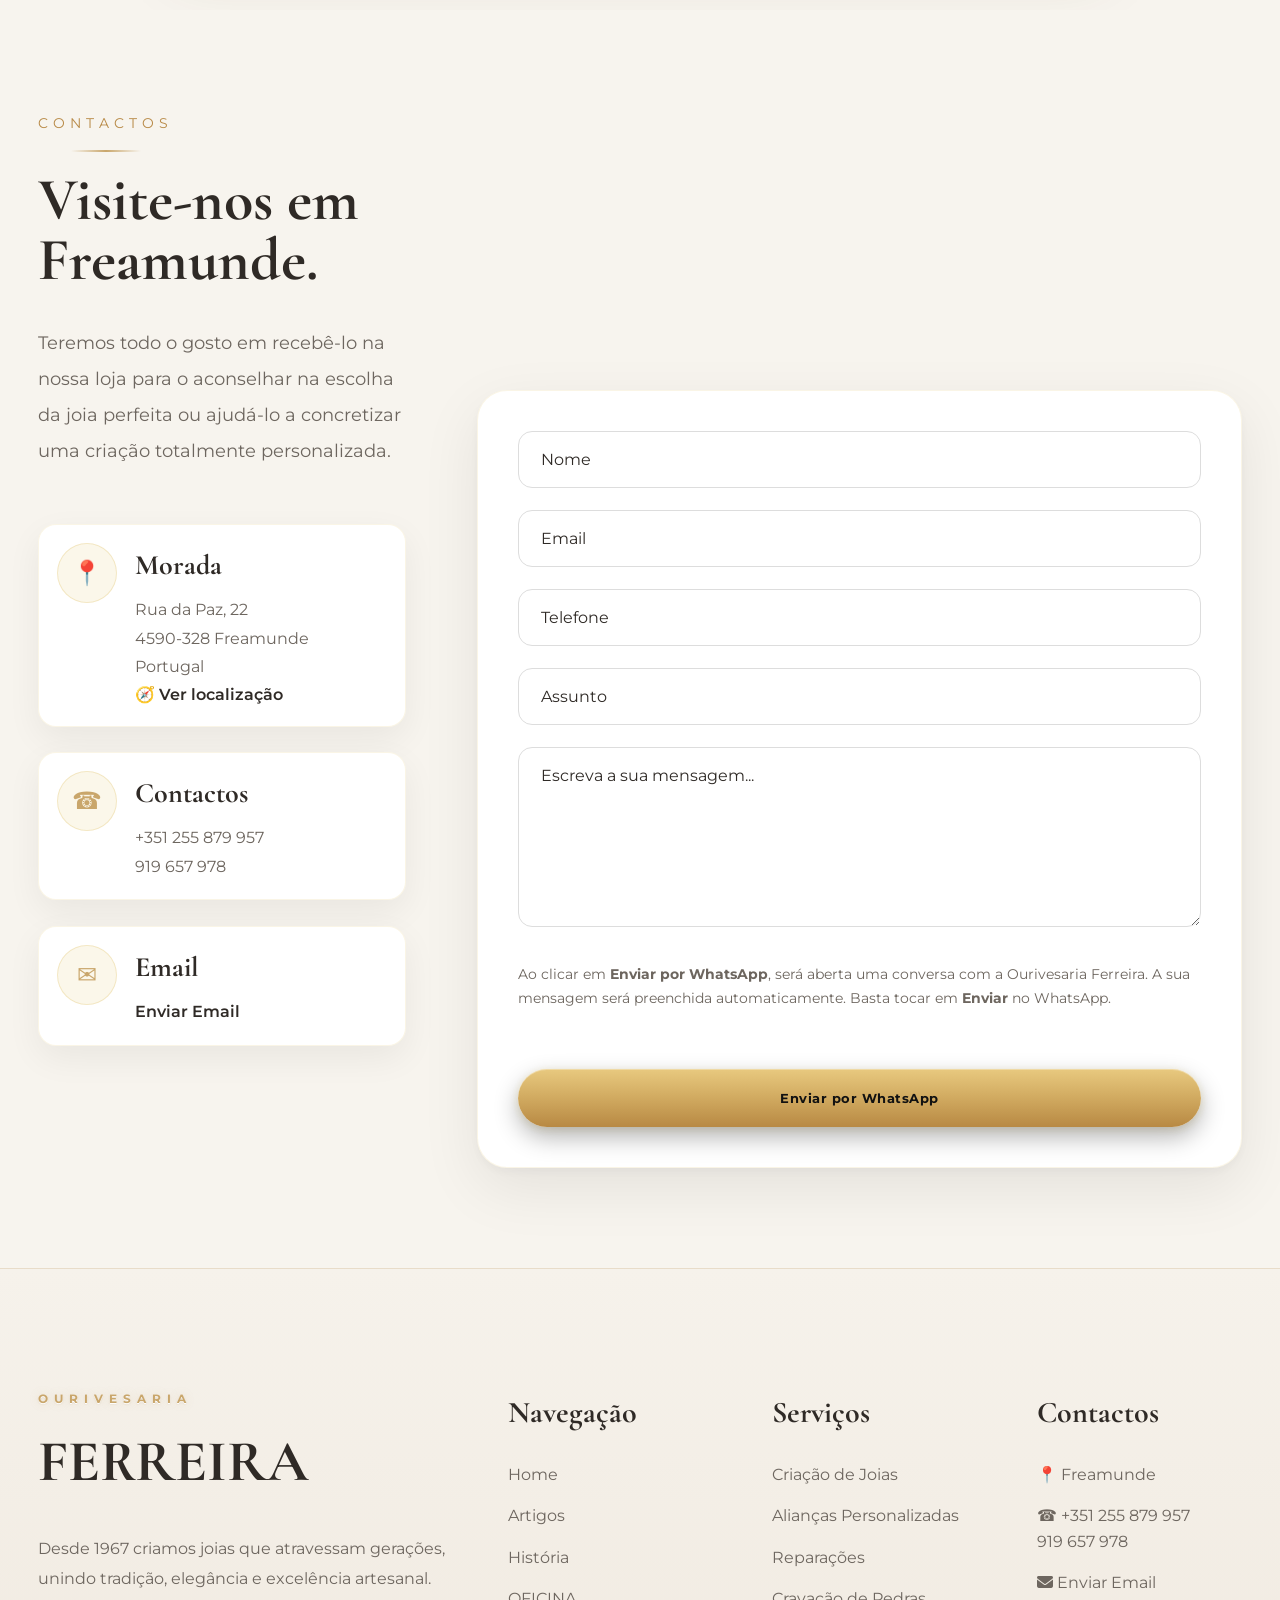
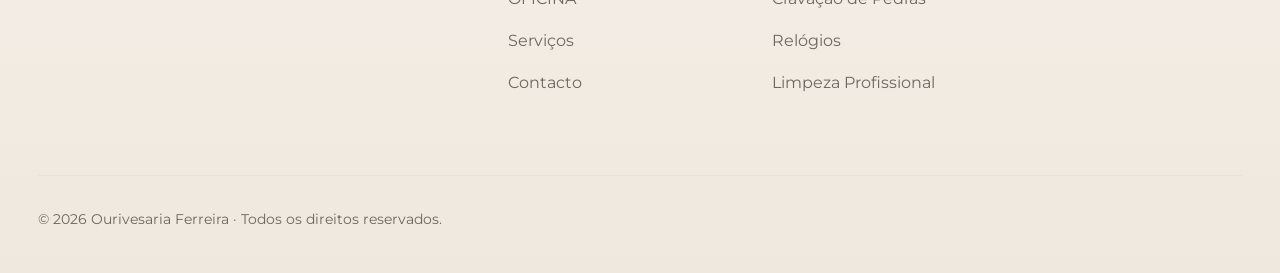
==== commit 5c08c056: "Adiciona favicon personalizado (resolve erro 404) - Cria favicon com a letra "F" em Cormorant Garamo" ====
--- a/index.html
+++ b/index.html
@@ -31,6 +31,11 @@
 <link rel="stylesheet" href="assets/css/responsive.css?v=2">
 
 <meta name="color-scheme" content="light">
+
+<link rel="icon" type="image/x-icon" href="assets/favicon/favicon.ico">
+<link rel="icon" type="image/png" sizes="32x32" href="assets/favicon/favicon-32x32.png">
+<link rel="icon" type="image/png" sizes="16x16" href="assets/favicon/favicon-16x16.png">
+<link rel="apple-touch-icon" href="assets/favicon/apple-touch-icon.png">
 
 </head>
 
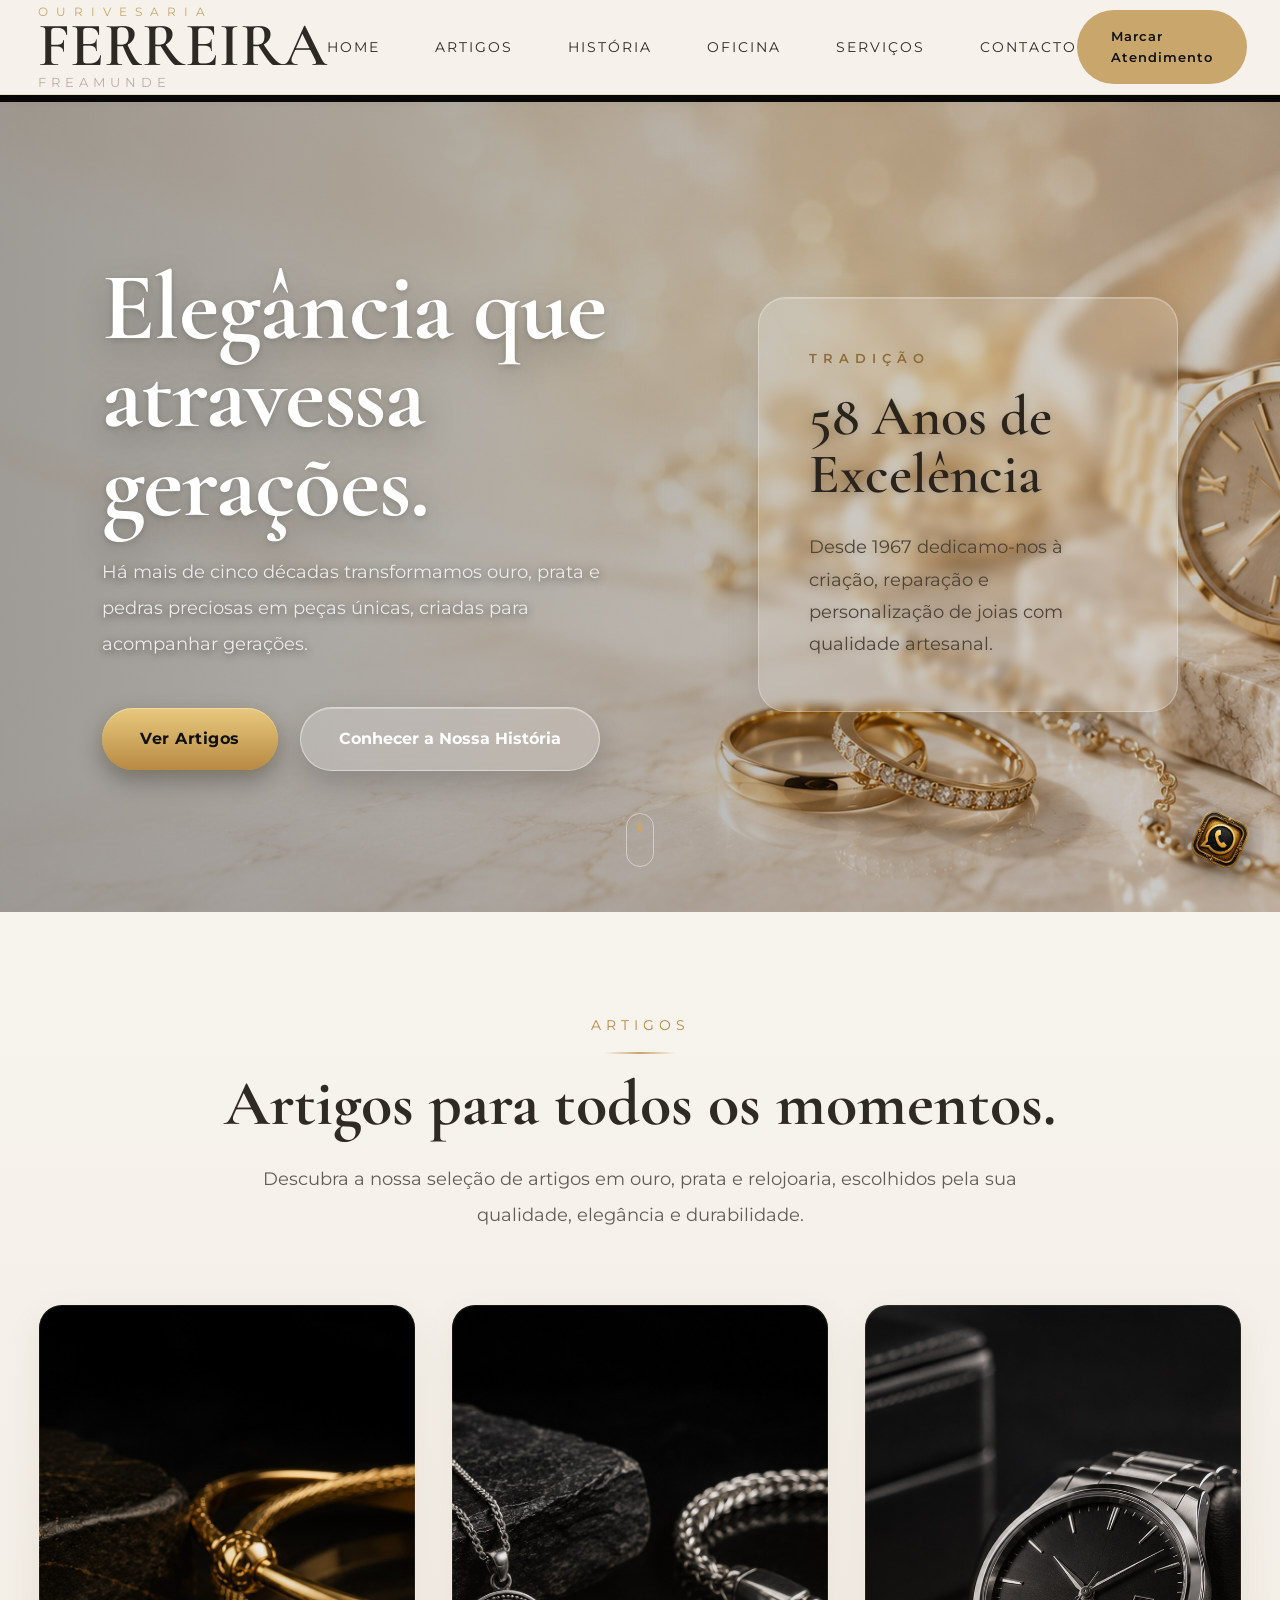
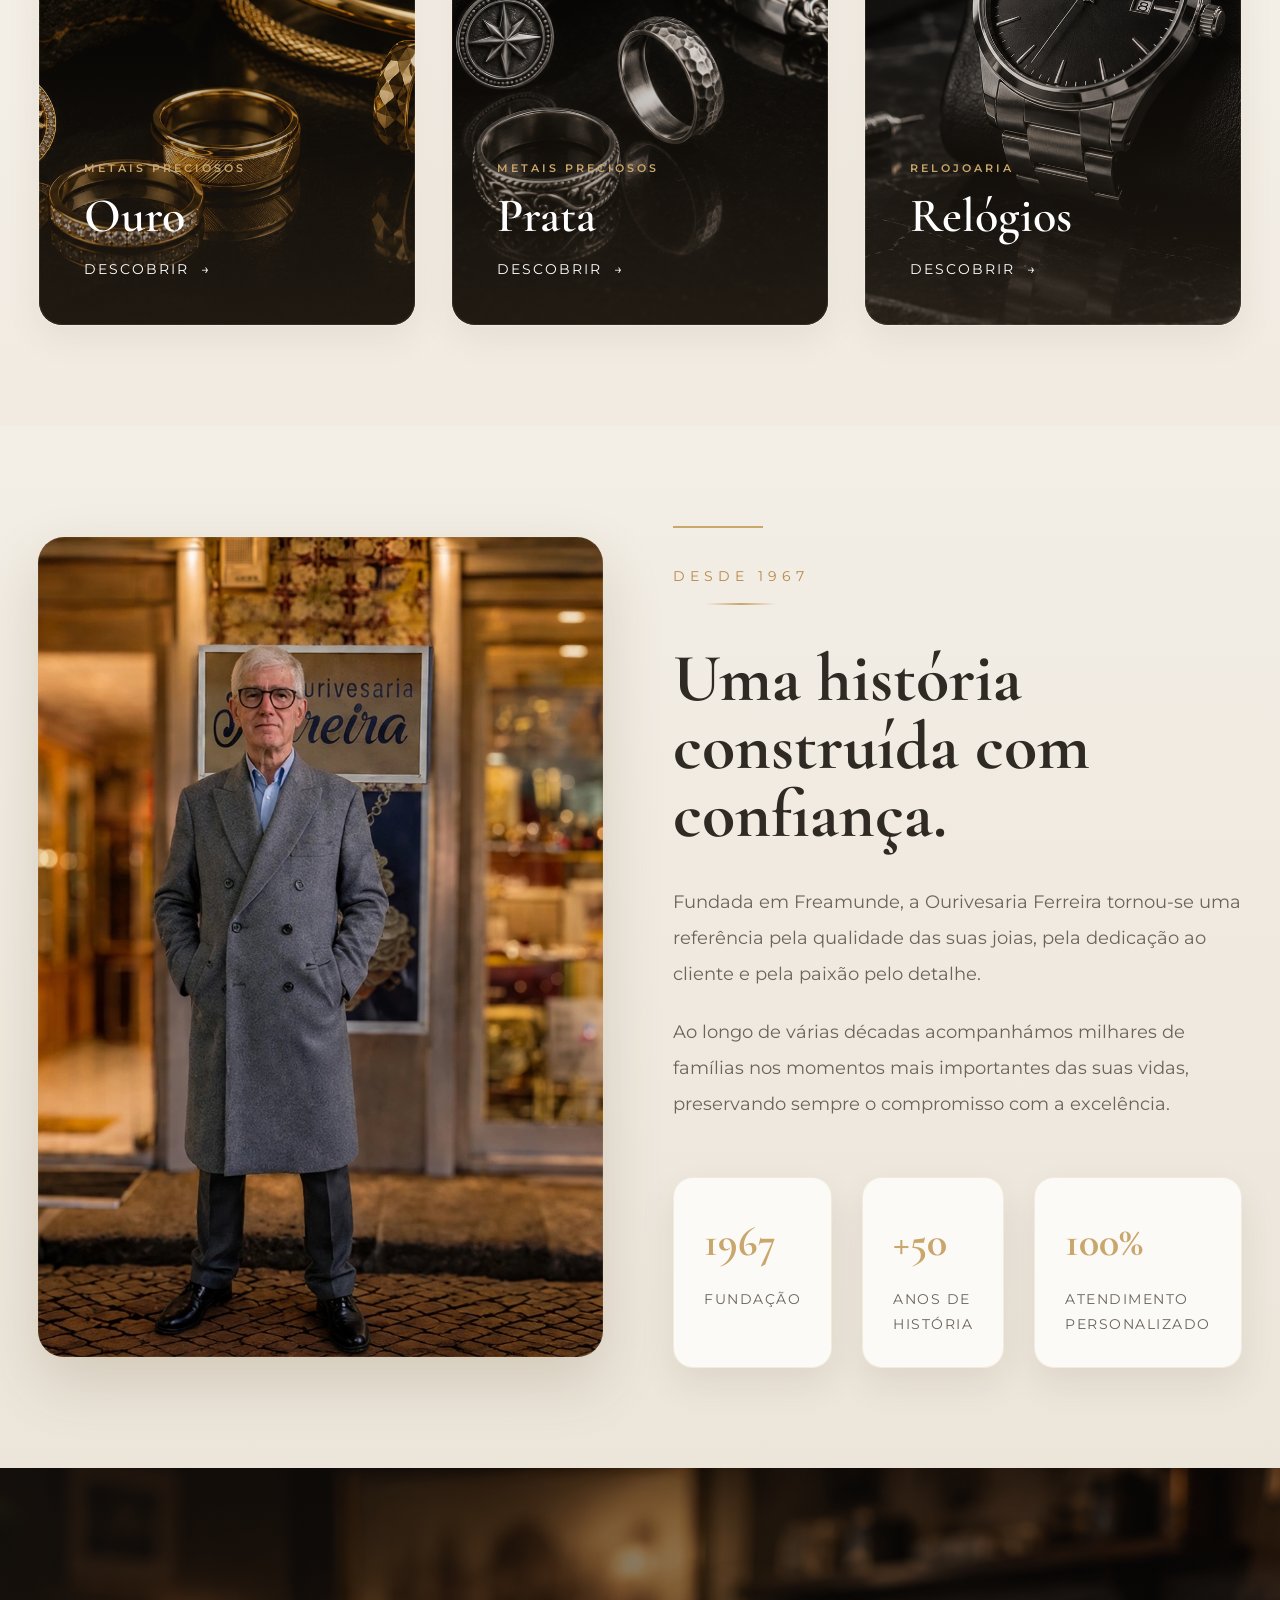
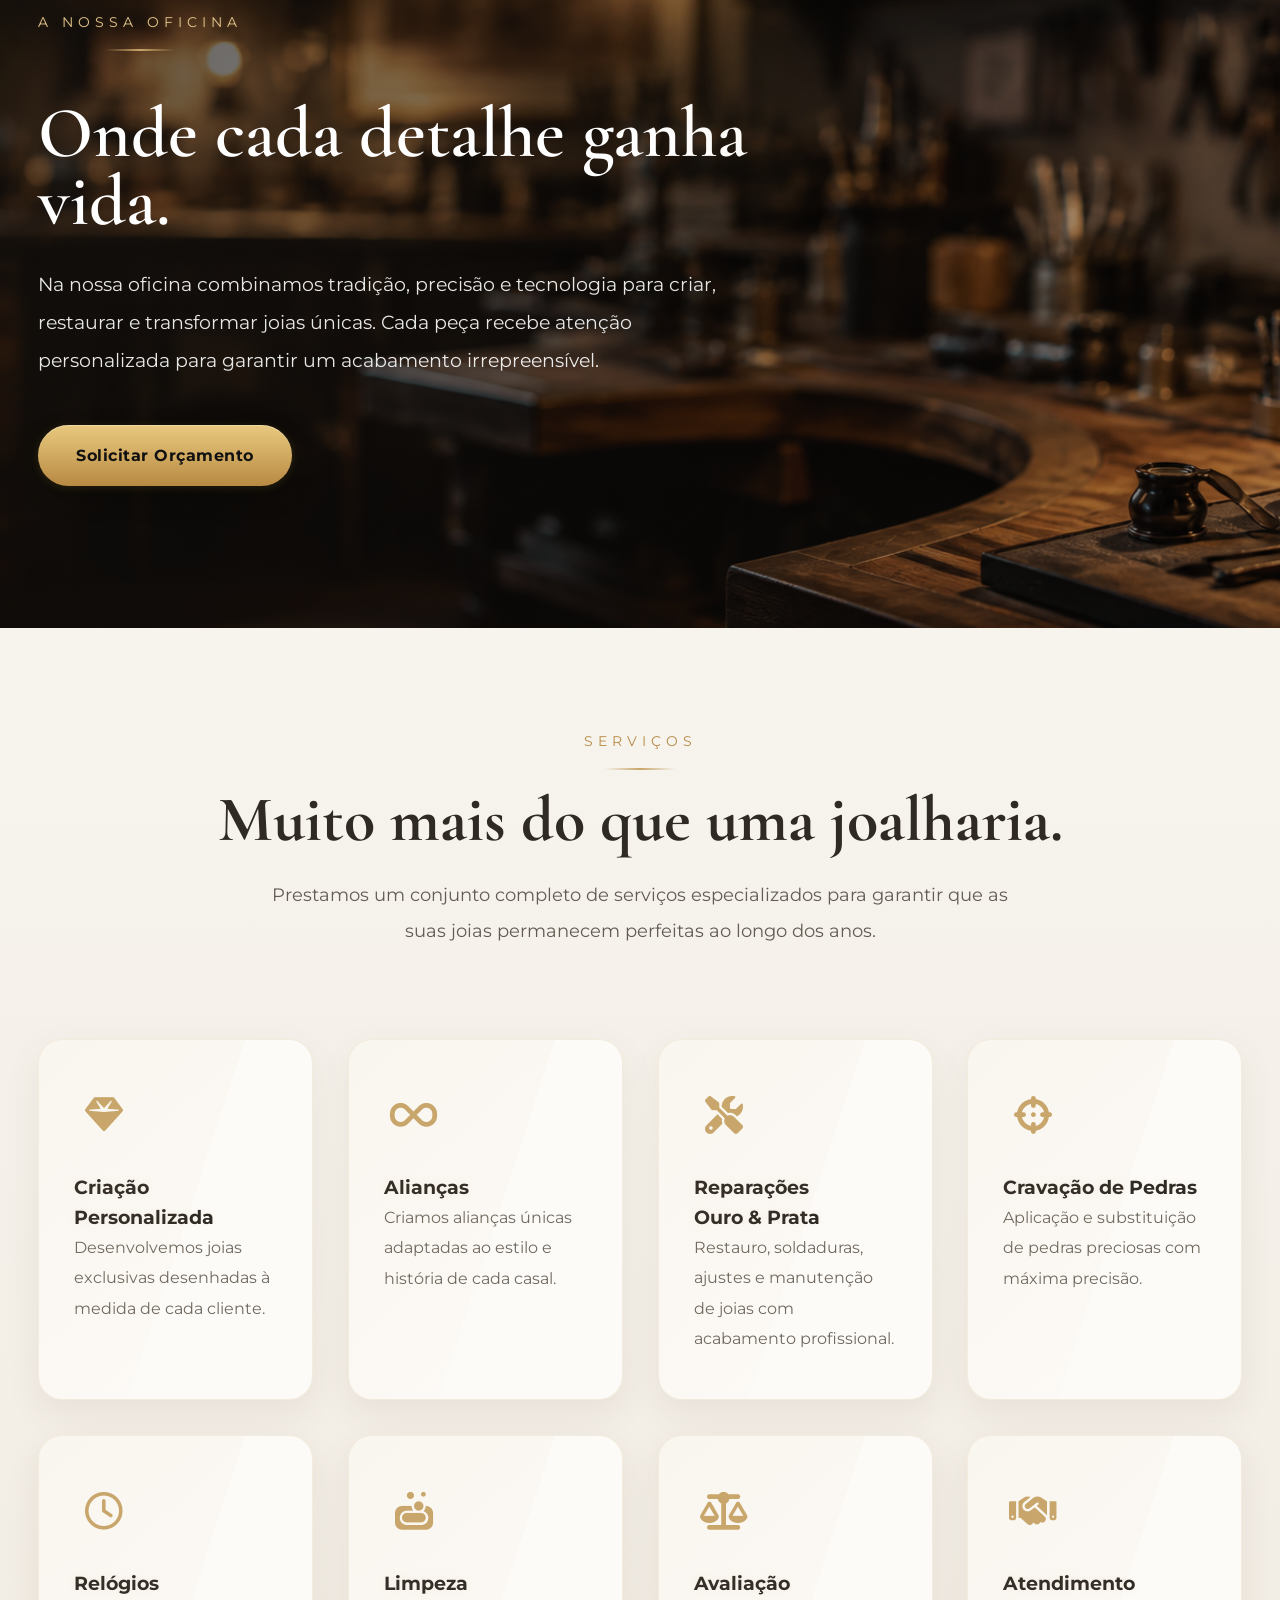
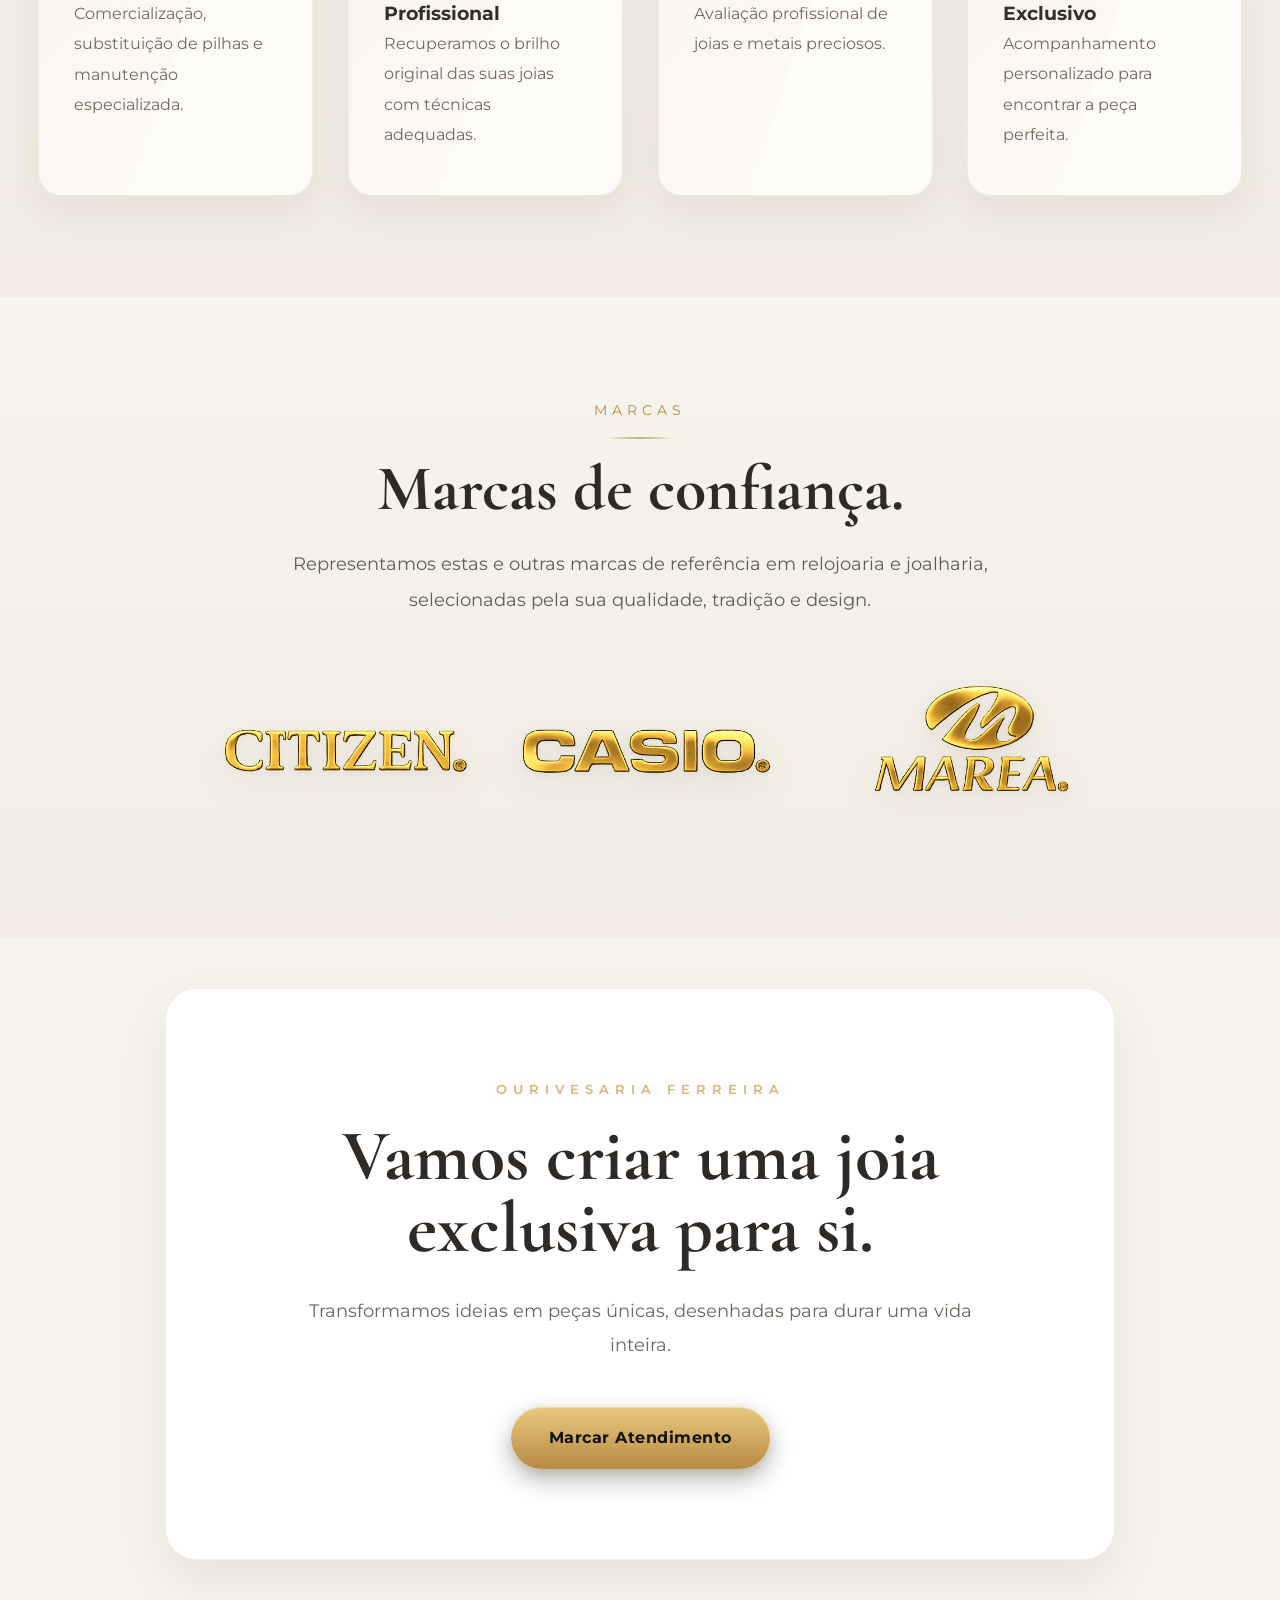
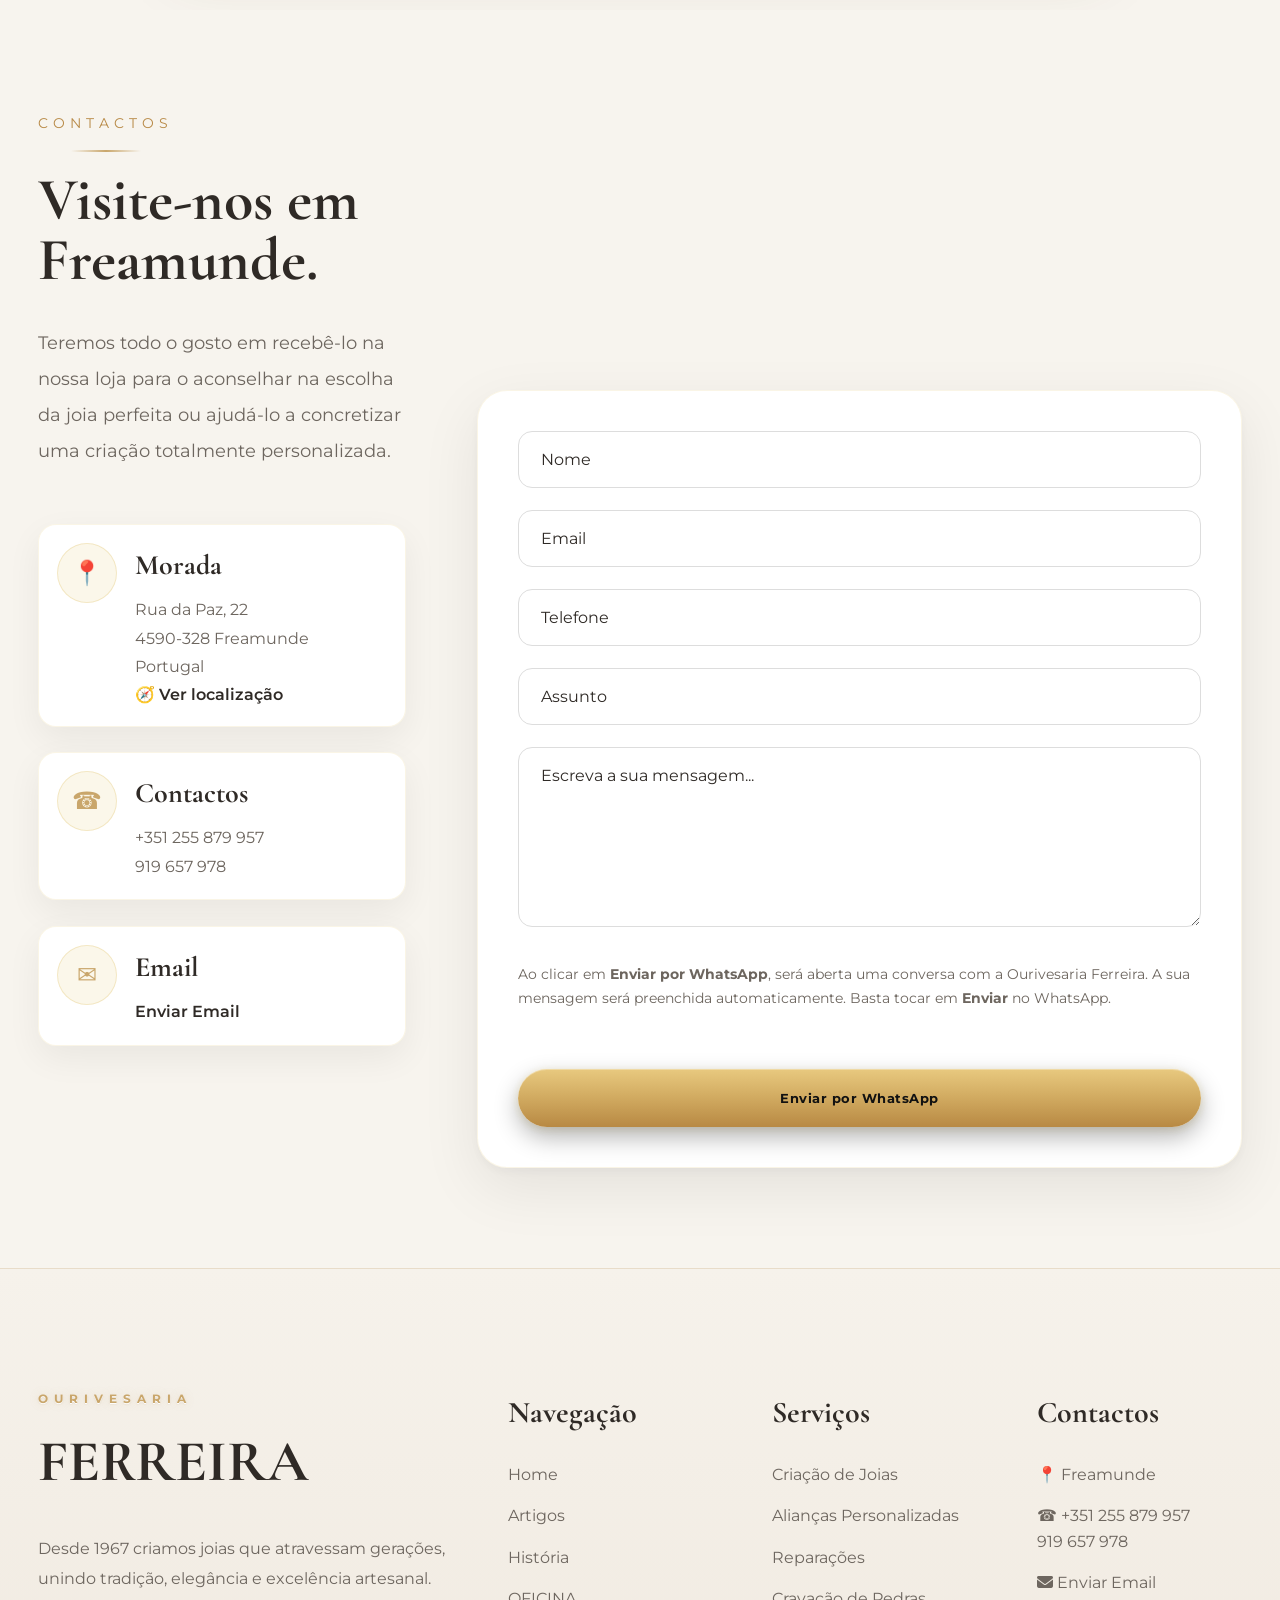
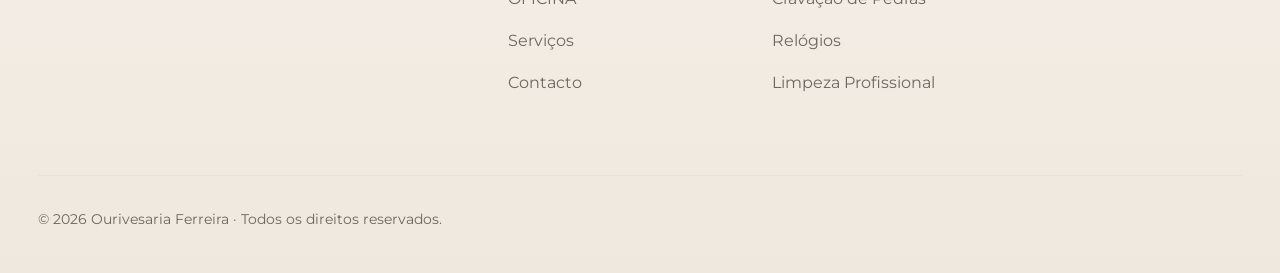
==== commit e435fd1e: "Update index.html" ====
--- a/index.html
+++ b/index.html
@@ -36,6 +36,38 @@
 <link rel="icon" type="image/png" sizes="32x32" href="assets/favicon/favicon-32x32.png">
 <link rel="icon" type="image/png" sizes="16x16" href="assets/favicon/favicon-16x16.png">
 <link rel="apple-touch-icon" href="assets/favicon/apple-touch-icon.png">
+
+<script type="application/ld+json">
+{
+  "@context": "https://schema.org",
+  "@type": "JewelryStore",
+  "name": "Ourivesaria Ferreira",
+  "image": "https://datofz89.github.io/ourivesaria-ferreira/assets/images/hero/light/hero-light.png",
+  "url": "https://datofz89.github.io/ourivesaria-ferreira/",
+  "telephone": "+351255879957",
+  "email": "fernandorpferreira@gmail.com",
+  "description": "Desde 1967. Joias exclusivas, alianças, anéis, relógios e peças personalizadas.",
+  "address": {
+    "@type": "PostalAddress",
+    "streetAddress": "Rua da Paz, 22",
+    "addressLocality": "Freamunde",
+    "postalCode": "4590-328",
+    "addressCountry": "PT"
+  },
+  "contactPoint": [
+    {
+      "@type": "ContactPoint",
+      "telephone": "+351255879957",
+      "contactType": "customer service"
+    },
+    {
+      "@type": "ContactPoint",
+      "telephone": "+351919657978",
+      "contactType": "customer service"
+    }
+  ]
+}
+</script>
 
 </head>
 
